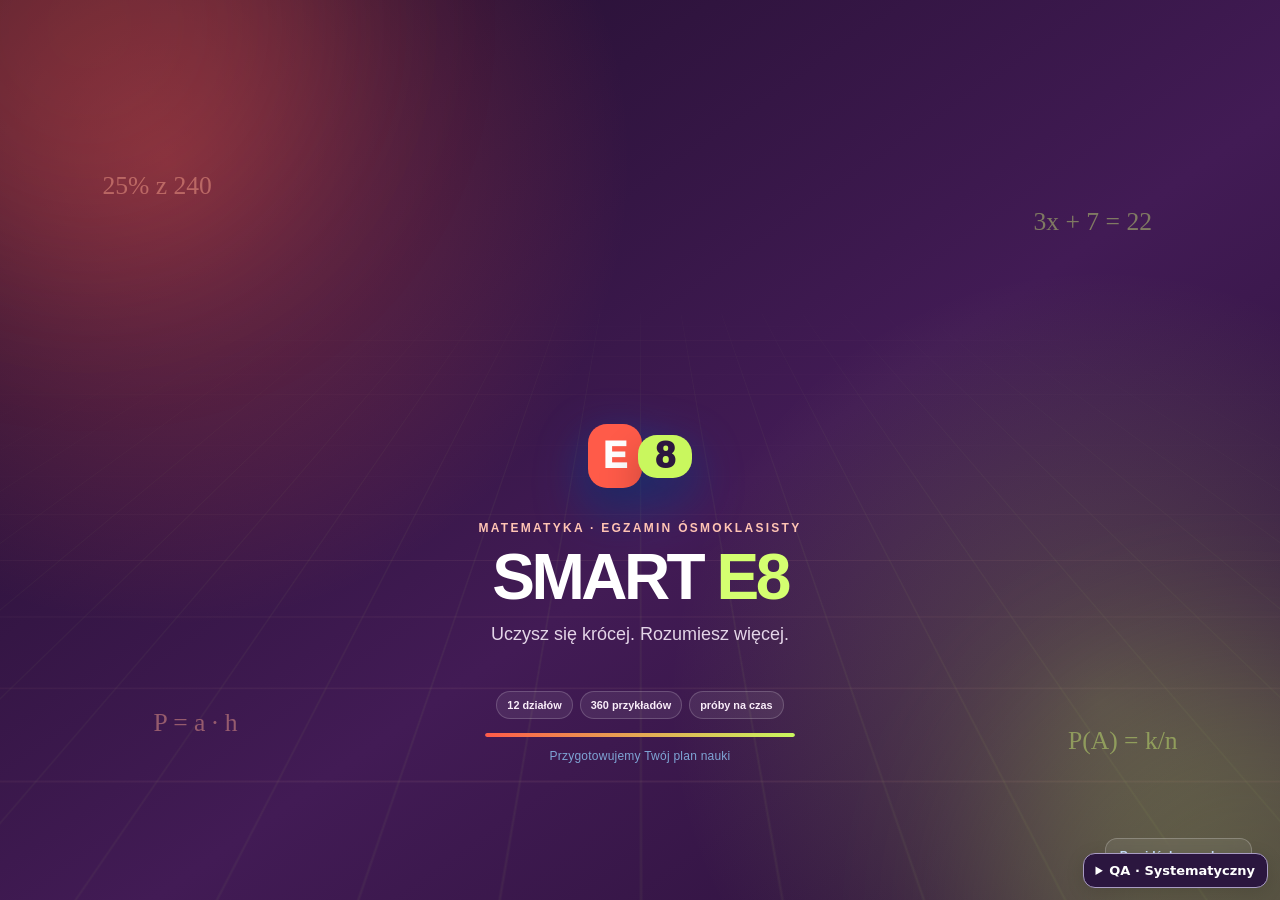
==== docs/student/index.html @ 7cf20412 "Publish isolated Smart E8 QA with six profiles and audit protocol" ====
<!doctype html>
<html lang="pl">
<head>
  <meta charset="utf-8" />
  <meta name="viewport" content="width=device-width, initial-scale=1, viewport-fit=cover" />
  <meta name="theme-color" content="#2b163f" />
  <title>Smart E8 — Matematyka 2027</title>
  <meta name="description" content="Interaktywny panel przygotowań do egzaminu ósmoklasisty z matematyki 2027 zgodny z aktualnym informatorem CKE." />
  <link rel="stylesheet" href="./styles.css?v=3" />
  <link rel="stylesheet" href="./entry.css" />
  <link rel="stylesheet" href="./auth.css" />
  <link rel="stylesheet" href="./e8-theme.css?v=28" />
  <link rel="stylesheet" href="./test-reports.css">
  <link rel="stylesheet" href="./e8-experience.css?v=3">
</head>
<body>
  <svg aria-hidden="true" class="svg-sprite">
    <defs>
      <symbol id="i-search" viewBox="0 0 24 24"><circle cx="11" cy="11" r="7"/><path d="m20 20-4-4"/></symbol>
      <symbol id="i-home" viewBox="0 0 24 24"><path d="m3 11 9-8 9 8v9a1 1 0 0 1-1 1h-5v-7H9v7H4a1 1 0 0 1-1-1z"/></symbol>
      <symbol id="i-book" viewBox="0 0 24 24"><path d="M4 5a3 3 0 0 1 3-3h5v18H7a3 3 0 0 0-3 2zM20 5a3 3 0 0 0-3-3h-5v18h5a3 3 0 0 1 3 2z"/></symbol>
      <symbol id="i-chart" viewBox="0 0 24 24"><path d="M4 20V10m6 10V4m6 16v-7m5 7V7"/></symbol>
      <symbol id="i-note" viewBox="0 0 24 24"><path d="M5 3h12l3 3v15H5zM17 3v4h3M9 12h7M9 16h5"/></symbol>
      <symbol id="i-clock" viewBox="0 0 24 24"><circle cx="12" cy="12" r="9"/><path d="M12 7v5l-3 2"/></symbol>
      <symbol id="i-check" viewBox="0 0 24 24"><path d="m5 12 4 4L19 6"/></symbol>
      <symbol id="i-target" viewBox="0 0 24 24"><circle cx="12" cy="12" r="9"/><circle cx="12" cy="12" r="4"/><path d="m14 10 7-7m-4 0h4v4"/></symbol>
      <symbol id="i-arrow" viewBox="0 0 24 24"><path d="M5 12h14m-5-5 5 5-5 5"/></symbol>
      <symbol id="i-brain" viewBox="0 0 24 24"><path d="M9 5a3 3 0 0 0-5 2 3 3 0 0 0 0 6 3 3 0 0 0 3 5h2m6-13a3 3 0 0 1 5 2 3 3 0 0 1 0 6 3 3 0 0 1-3 5h-2M9 3v18m6-18v18M6 9h3m6 0h3M6 15h3m6 0h3"/></symbol>
      <symbol id="i-file" viewBox="0 0 24 24"><path d="M6 2h8l4 4v16H6zM14 2v5h5M9 12h6M9 16h6"/></symbol>
      <symbol id="i-refresh" viewBox="0 0 24 24"><path d="M20 7V3l-3 3a8 8 0 1 0 2 9M4 17v4l3-3"/></symbol>
      <symbol id="i-cap" viewBox="0 0 24 24"><path d="m2 9 10-5 10 5-10 5zM6 11v5c3 3 9 3 12 0v-5M22 9v6"/></symbol>
      <symbol id="i-bell" viewBox="0 0 24 24"><path d="M18 8a6 6 0 0 0-12 0c0 7-3 7-3 9h18c0-2-3-2-3-9M10 21h4"/></symbol>
      <symbol id="i-menu" viewBox="0 0 24 24"><path d="M4 7h16M4 12h16M4 17h16"/></symbol>
      <symbol id="i-list" viewBox="0 0 24 24"><path d="M9 6h12M9 12h12M9 18h12M3 6h.01M3 12h.01M3 18h.01"/></symbol>
      <symbol id="i-users" viewBox="0 0 24 24"><circle cx="9" cy="8" r="3"/><path d="M3 20v-2a5 5 0 0 1 10 0v2M16 4a3 3 0 0 1 0 6M17 14a5 5 0 0 1 4 4v2"/></symbol>
      <symbol id="i-light" viewBox="0 0 24 24"><path d="M9 18h6M10 22h4M8 14a7 7 0 1 1 8 0c-1 .7-1 2-1 2H9s0-1.3-1-2z"/></symbol>
      <symbol id="i-close" viewBox="0 0 24 24"><path d="m6 6 12 12M18 6 6 18"/></symbol>
    </defs>
  </svg>

  <section class="entry-splash" id="entrySplash" aria-label="Uruchamianie Smart E8">
    <div class="entry-grid" aria-hidden="true"></div>
    <div class="entry-formulas" aria-hidden="true">
      <span>25% z 240</span>
      <span>3x + 7 = 22</span>
      <span>P = a · h</span>
      <span>P(A) = k/n</span>
    </div>
    <div class="entry-glow entry-glow-one" aria-hidden="true"></div>
    <div class="entry-glow entry-glow-two" aria-hidden="true"></div>
    <div class="entry-stage">
      <div class="entry-logo" aria-hidden="true"><i></i><i></i></div>
      <span class="entry-kicker">MATEMATYKA · EGZAMIN ÓSMOKLASISTY</span>
      <h1>SMART <b>E8</b></h1>
      <p>Uczysz się krócej. Rozumiesz więcej.</p>
      <div class="entry-stats"><span>12 działów</span><span>360 przykładów</span><span>próby na czas</span></div>
      <div class="entry-loader" aria-hidden="true"><i></i></div>
      <small>Przygotowujemy Twój plan nauki</small>
    </div>
    <button class="entry-skip" id="entrySkip" type="button">Przejdź do panelu →</button>
  </section>

  <div class="app-shell">
    <header class="topbar">
      <button class="icon-button mobile-only" id="menuButton" aria-label="Otwórz menu" aria-expanded="false" aria-controls="sidebar"><svg><use href="#i-menu"/></svg></button>
      <button class="brand" data-route="overview" aria-label="Smart E8 — strona główna">
        <span class="brand-mark"><i></i><i></i></span>
        <span class="brand-copy">SMART E8<small>Matematyka 2027</small></span>
      </button>
      <div class="top-actions">
        <span class="cke-chip"><svg><use href="#i-check"/></svg>Zakres CKE 2027</span>
        <div class="account-wrap">
          <button class="account-chip" id="accountButton" type="button" aria-label="Otwórz konto ucznia">
            <div class="avatar">U</div>
            <span class="profile-copy"><strong id="accountName">Uczeń</strong><small id="syncStatus">Synchronizacja…</small></span>
          </button>
          <div class="account-menu" id="accountMenu">
            <span>KONTO UCZNIA</span>
            <b id="accountEmail"></b>
            <small id="accountStorageNote">Postęp zapisuje się automatycznie online.</small>
            <a class="quality-link" id="qualityLink" href="./admin.html" hidden>Panel administratora</a>
            <button id="signOutButton" type="button">Wyloguj się</button>
          </div>
        </div>
      </div>
    </header>

    <aside class="sidebar" id="sidebar">
      <div class="nav-group">
        <button class="nav-item active" data-route="overview"><svg><use href="#i-home"/></svg><span>Start</span></button>
        <button class="nav-item" data-route="guide"><svg><use href="#i-list"/></svg><span>Jak korzystać</span></button>
        <button class="nav-item" data-route="courses"><svg><use href="#i-brain"/></svg><span>Kursy</span></button>
        <button class="nav-item" data-route="knowledge"><svg><use href="#i-book"/></svg><span>Podręcznik</span></button>
        <button class="nav-item" data-route="diagnostic"><svg><use href="#i-target"/></svg><span>Diagnoza i plan</span></button>
        <button class="nav-item" data-route="exam" data-target="mixed"><svg><use href="#i-clock"/></svg><span>Próba E8</span></button>
        <button class="nav-item" data-route="progress"><svg><use href="#i-chart"/></svg><span>Postępy</span></button>
        <button class="nav-item" data-route="review"><svg><use href="#i-refresh"/></svg><span>Powtórki</span></button>
        <div class="nav-divider" aria-hidden="true"></div>
        <button class="nav-item parent-nav-item" data-route="parent" title="Raport dla rodzica"><svg><use href="#i-users"/></svg><span>Dla rodzica</span></button>
      </div>
    </aside>

    <main id="appMain" tabindex="-1"></main>
  </div>

  <div class="drawer-backdrop" id="drawerBackdrop"></div>
  <aside class="topic-drawer" id="topicDrawer" aria-hidden="true"></aside>
  <div class="toast" id="toast" role="status"></div>
  <script src="../qa-profile.js"></script>
  <script src="./config.js"></script>
  <script src="./cloud.js"></script>
  <script src="./e8-experience.js?v=2"></script>
  <script src="./e8-solution-examples.js?v=1"></script>
  <script src="./e8-solution-player.js?v=2"></script>
  <script src="./sync.js?v=e8-20260930-layout-fix"></script>

</body>
</html>
---- docs/student/styles.css ----
:root{
  --navy:#0b2456;--blue:#0868f2;--blue2:#3c96ff;--ink:#163365;--muted:#6d81a7;
  --line:#dce7f6;--surface:rgba(255,255,255,.88);--green:#10ad72;--red:#ec4b64;
  --amber:#f58b19;--purple:#8249ec;--shadow:0 18px 55px rgba(30,73,137,.09);
  --sidebar:238px
}
*{box-sizing:border-box}html{background:#f1f6ff;scroll-behavior:smooth}body{margin:0;min-width:320px;color:var(--navy);font-family:Inter,ui-sans-serif,-apple-system,BlinkMacSystemFont,"Segoe UI",sans-serif;background:radial-gradient(circle at 78% 0,rgba(55,145,255,.15),transparent 32rem),linear-gradient(145deg,#f8fbff,#eef5ff 55%,#f9fbff);min-height:100vh}button,input,textarea{font:inherit}button{color:inherit}.svg-sprite{position:absolute;width:0;height:0;overflow:hidden}.app-shell{min-height:100vh;display:grid;grid-template-columns:var(--sidebar) minmax(0,1fr);grid-template-rows:70px 1fr}.topbar{grid-column:1/-1;display:grid;grid-template-columns:var(--sidebar) minmax(280px,620px) 1fr;align-items:center;gap:1rem;height:70px;padding:0 1.6rem 0 1.35rem;position:sticky;top:0;z-index:30;background:rgba(255,255,255,.84);backdrop-filter:blur(18px);border-bottom:1px solid rgba(188,207,234,.7)}svg{width:1.25rem;height:1.25rem;fill:none;stroke:currentColor;stroke-width:1.9;stroke-linecap:round;stroke-linejoin:round}.brand{border:0;background:none;padding:0;display:flex;align-items:center;gap:.7rem;font-weight:850;letter-spacing:-.03em;cursor:pointer;text-align:left}.brand-mark{width:42px;height:42px;position:relative;display:grid;place-items:center}.brand-mark i{position:absolute;bottom:5px;width:23px;height:31px;background:linear-gradient(150deg,#65bcff,#075ef0);clip-path:polygon(50% 0,100% 100%,0 100%);filter:drop-shadow(0 5px 5px rgba(0,91,240,.22))}.brand-mark i:first-child{transform:translateX(-9px) scale(.82);opacity:.9}.brand-mark i:last-child{transform:translateX(9px) scale(.82);background:linear-gradient(150deg,#409fff,#034acb)}.brand-copy{font-size:1.12rem;line-height:1}.brand-copy small{display:block;margin-top:.3rem;color:#7890b7;font-size:.66rem;font-weight:650;letter-spacing:0}.search{height:43px;position:relative}.search svg{position:absolute;left:1rem;top:50%;transform:translateY(-50%);color:#476694}.search input{width:100%;height:100%;border:1px solid #cbdcef;border-radius:13px;background:rgba(248,251,255,.9);padding:0 1rem 0 3rem;outline:0;color:var(--navy);transition:.2s}.search input:focus{border-color:#77aaf0;background:#fff;box-shadow:0 0 0 4px rgba(8,104,242,.08)}.top-actions{justify-self:end;display:flex;align-items:center;gap:.65rem}.cke-chip{display:flex;align-items:center;gap:.35rem;border:1px solid #bfe9d6;background:#edfbf5;color:#09885b;padding:.46rem .62rem;border-radius:9px;font-size:.7rem;font-weight:760}.cke-chip svg{width:14px;height:14px}.icon-button{width:40px;height:40px;display:grid;place-items:center;border:0;border-radius:12px;background:transparent;cursor:pointer;position:relative}.icon-button:hover{background:#edf4ff}.icon-button b{width:8px;height:8px;border-radius:50%;background:#ff3651;border:2px solid #fff;position:absolute;top:7px;right:7px}.avatar{width:40px;height:40px;display:grid;place-items:center;border-radius:50%;background:linear-gradient(145deg,#e1efff,#bed9ff);font-weight:850}.profile-copy{line-height:1.05;font-size:.78rem}.profile-copy strong{display:block;font-size:.85rem}.profile-copy span{display:block;margin-top:.25rem;color:var(--muted);font-size:.68rem}.sidebar{min-height:calc(100vh - 70px);padding:1.15rem .85rem;border-right:1px solid rgba(190,209,235,.65);background:rgba(255,255,255,.58);display:flex;flex-direction:column;gap:1rem;position:sticky;top:70px;height:calc(100vh - 70px)}.nav-group{display:flex;flex-direction:column;gap:.35rem}.nav-item{min-height:50px;width:100%;display:grid;grid-template-columns:25px 1fr auto;align-items:center;gap:.75rem;border:0;padding:0 .9rem;border-radius:12px;background:transparent;font-weight:680;cursor:pointer;text-align:left;transition:.18s}.nav-item svg{color:#456495}.nav-item em{font-style:normal;color:#7590bb;background:#edf4ff;border-radius:7px;padding:.18rem .4rem;font-size:.65rem}.nav-item:hover{background:rgba(227,238,253,.72)}.nav-item.active{color:var(--blue);background:linear-gradient(100deg,#deebff,#eaf3ff)}.nav-item.active svg{color:var(--blue)}.exam-card{margin-top:auto;border:1px solid #cfe0f4;border-radius:16px;background:linear-gradient(145deg,#fff,#eef6ff);padding:.9rem;box-shadow:var(--shadow)}.exam-date{display:grid;grid-template-columns:1fr auto;align-items:end}.exam-date span{grid-column:1/-1;font-size:.62rem;letter-spacing:.18em;color:#7c90b5;font-weight:800}.exam-date strong{font-size:1.05rem;letter-spacing:-.03em}.exam-date small{color:var(--blue);font-weight:750}.exam-card p{margin:.65rem 0;color:#60769e;font-size:.72rem;line-height:1.4}.exam-card button,.primary-btn{width:100%;display:flex;align-items:center;justify-content:center;gap:.5rem;border:0;border-radius:10px;background:linear-gradient(135deg,var(--blue),#1a7cf8);color:#fff;padding:.7rem .8rem;font-size:.76rem;font-weight:760;cursor:pointer;box-shadow:0 9px 20px rgba(8,103,242,.2);transition:.2s}.exam-card button:hover,.primary-btn:hover{transform:translateY(-1px);box-shadow:0 12px 24px rgba(8,103,242,.28)}.exam-card button svg{width:16px;height:16px}main{min-width:0;padding:1.05rem 1.25rem 2.4rem}.page{max-width:1480px;margin:0 auto;animation:pageIn .28s ease both}.page-head{display:flex;align-items:end;justify-content:space-between;gap:1rem;margin:.2rem 0 1rem}.page-head h1{margin:0;font-size:clamp(1.55rem,2.6vw,2.2rem);letter-spacing:-.045em}.page-head p{margin:.35rem 0 0;color:var(--muted);font-size:.9rem}.eyebrow{display:flex;align-items:center;gap:.45rem;color:var(--blue);text-transform:uppercase;letter-spacing:.09em;font-size:.65rem;font-weight:830;margin-bottom:.45rem}.eyebrow svg{width:15px;height:15px}.card{border:1px solid rgba(202,218,240,.87);background:var(--surface);border-radius:18px;box-shadow:var(--shadow)}.overview-grid{display:grid;grid-template-columns:minmax(0,1fr) 330px;gap:1rem}.main-column,.rail{display:flex;flex-direction:column;gap:1rem}.hero{padding:1.25rem;display:grid;grid-template-columns:minmax(0,1fr) 270px;gap:1.15rem;position:relative;overflow:hidden;background:linear-gradient(118deg,rgba(255,255,255,.97),rgba(236,246,255,.93))}.hero:after{content:"";position:absolute;width:340px;height:340px;border:55px solid rgba(54,145,255,.05);border-radius:50%;right:160px;top:-275px;pointer-events:none}.hero h1{font-size:clamp(1.55rem,2.4vw,2.1rem);letter-spacing:-.045em;margin:0;line-height:1.1}.hero p{color:#536d98;line-height:1.5;font-size:.9rem;max-width:700px}.hero-chips{display:flex;flex-wrap:wrap;gap:.45rem}.soft-chip{display:inline-flex;align-items:center;gap:.35rem;padding:.42rem .58rem;border:1px solid #dae6f5;border-radius:9px;background:#fff;color:#4b6792;font-size:.68rem;font-weight:680}.soft-chip svg{width:14px;height:14px;color:var(--blue)}.today-card{border:1px solid #d8e5f5;background:rgba(255,255,255,.82);border-radius:15px;padding:1rem;z-index:1}.today-card h3{font-size:.9rem;margin:.65rem 0 .32rem}.today-card p{font-size:.74rem;margin:0 0 .7rem;line-height:1.4}.today-card .primary-btn{width:auto;padding:.66rem .8rem}.weekly-progress{grid-column:1/-1;display:grid;grid-template-columns:1fr auto;gap:.75rem;align-items:end}.bar-label{display:flex;justify-content:space-between;font-size:.72rem;font-weight:760;margin-bottom:.45rem}.bar-label span:last-child{color:var(--blue)}.progress-track{height:10px;border-radius:99px;background:#dce9fa;overflow:hidden}.progress-fill{height:100%;width:0;border-radius:inherit;background:linear-gradient(90deg,#0871ef,#3c9aff);box-shadow:0 0 12px rgba(0,112,255,.28);transition:width .7s ease}.progress-number{font-size:1.45rem;font-weight:900;color:var(--blue);letter-spacing:-.04em}.section-card{padding:1rem}.section-head{display:flex;align-items:center;justify-content:space-between;gap:1rem;margin-bottom:.8rem}.section-head h2{margin:0;font-size:1.02rem;letter-spacing:-.02em}.text-btn{border:0;background:none;color:var(--blue);font-size:.72rem;font-weight:760;cursor:pointer}.topic-strip{display:grid;grid-template-columns:repeat(5,minmax(0,1fr));gap:.7rem}.topic-mini{border:1px solid #e0e9f5;background:linear-gradient(145deg,#fff,#f3f8ff);border-radius:14px;padding:.85rem;cursor:pointer;text-align:left;min-height:145px;display:flex;flex-direction:column;transition:.2s}.topic-mini:hover{transform:translateY(-2px);border-color:#a9c8ef;box-shadow:0 12px 24px rgba(31,73,136,.09)}.topic-mini .num{width:30px;height:30px;border-radius:9px;background:#e5f0ff;color:var(--blue);display:grid;place-items:center;font-size:.68rem;font-weight:850}.topic-mini strong{display:block;margin:.65rem 0 .28rem;font-size:.78rem;line-height:1.25}.topic-mini small{color:var(--muted);font-size:.66rem;line-height:1.35}.topic-mini .mini-status{margin-top:auto;padding-top:.55rem;color:var(--green);font-size:.62rem;font-weight:780}.task-cards{display:grid;grid-template-columns:repeat(3,1fr);gap:.75rem}.task-card{border:1px solid #dfe8f5;border-radius:14px;padding:1rem;background:#fff;position:relative;overflow:hidden;cursor:pointer;text-align:left;transition:.2s}.task-card:hover{transform:translateY(-2px);box-shadow:0 13px 25px rgba(32,77,143,.1);border-color:#afcbed}.task-card:after{content:"";position:absolute;width:85px;height:85px;border-radius:50%;right:-32px;top:-36px;background:#e8f2ff}.task-meta{display:flex;gap:.4rem;align-items:center;color:var(--muted);font-size:.64rem}.task-meta b{color:var(--blue);background:#eaf3ff;padding:.25rem .4rem;border-radius:6px}.task-card h3{font-size:.88rem;margin:.65rem 0 .35rem}.task-card p{font-size:.72rem;color:var(--muted);line-height:1.4;margin:0 0 .8rem}.task-bottom{display:flex;justify-content:space-between;align-items:center;font-size:.66rem;font-weight:730;color:#49638d}.task-bottom svg{color:var(--blue)}.rail-card{padding:1rem}.rail-card h2{font-size:.94rem;margin:0}.donut-wrap{display:grid;grid-template-columns:125px 1fr;gap:.8rem;align-items:center;margin-top:.75rem}.donut{width:120px;height:120px;position:relative;display:grid;place-items:center}.donut svg{width:120px;height:120px;transform:rotate(-90deg)}.donut circle{fill:none;stroke-width:11}.donut .track{stroke:#e1eaf6}.donut .value{stroke:var(--blue);stroke-linecap:round;stroke-dasharray:251;stroke-dashoffset:251;transition:stroke-dashoffset .8s ease}.donut-label{position:absolute;text-align:center}.donut-label strong{display:block;font-size:1.55rem}.donut-label span{font-size:.64rem;color:var(--muted)}.metric-list{display:flex;flex-direction:column;gap:.65rem}.metric{display:grid;grid-template-columns:33px 1fr;gap:.55rem;align-items:center}.metric i{width:33px;height:33px;border-radius:9px;background:#e9f2ff;color:var(--blue);display:grid;place-items:center;font-style:normal}.metric i.green{background:#e7f8ef;color:var(--green)}.metric i.orange{background:#fff0e4;color:var(--amber)}.metric i svg{width:16px;height:16px}.metric strong{display:block;font-size:.85rem}.metric span{display:block;color:var(--muted);font-size:.61rem;margin-top:.1rem}.streak-head{display:flex;gap:.7rem;align-items:center}.flame{font-size:1.9rem}.streak-head strong{font-size:.88rem}.streak-head span{display:block;color:var(--muted);font-size:.69rem;line-height:1.35;margin-top:.15rem}.week{display:grid;grid-template-columns:repeat(7,1fr);gap:.25rem;margin-top:.85rem;text-align:center}.day{font-size:.61rem;color:#647ba5}.day i{display:grid;width:24px;height:24px;place-items:center;margin:.4rem auto 0;border:2px solid #bdcce0;border-radius:50%;font-style:normal}.day.done i{border-color:var(--blue);background:var(--blue);color:#fff}.exam-facts{display:grid;grid-template-columns:repeat(2,1fr);gap:.55rem;margin-top:.8rem}.exam-fact{padding:.65rem;border-radius:11px;background:#f3f7fd;border:1px solid #e3ebf6}.exam-fact strong{display:block;font-size:.9rem}.exam-fact span{color:var(--muted);font-size:.62rem}.source-note{font-size:.63rem;color:#8090ad;line-height:1.45;margin:.75rem 0 0}.source-note a{color:var(--blue)}.program-grid{display:grid;grid-template-columns:repeat(3,1fr);gap:.8rem}.topic-card{border:1px solid #dae6f4;border-radius:16px;background:rgba(255,255,255,.9);padding:1rem;cursor:pointer;text-align:left;transition:.2s;min-height:185px;display:flex;flex-direction:column}.topic-card:hover{transform:translateY(-3px);border-color:#9fc2ed;box-shadow:0 15px 30px rgba(30,75,140,.1)}.topic-card-top{display:flex;align-items:center;justify-content:space-between}.topic-index{width:38px;height:38px;border-radius:11px;display:grid;place-items:center;color:#fff;background:linear-gradient(145deg,var(--blue2),var(--blue));font-size:.72rem;font-weight:850}.topic-percent{color:var(--muted);font-size:.65rem;font-weight:750}.topic-card h2{font-size:.95rem;margin:.8rem 0 .35rem}.topic-card p{font-size:.7rem;color:var(--muted);line-height:1.4;margin:0}.topic-progress{margin-top:auto;padding-top:.85rem}.topic-progress .progress-track{height:6px}.filter-row{display:flex;gap:.45rem;flex-wrap:wrap;margin-bottom:1rem}.filter-chip{border:1px solid #d5e2f3;background:#fff;padding:.48rem .7rem;border-radius:999px;color:#526c96;font-size:.7rem;font-weight:720;cursor:pointer}.filter-chip.active{background:var(--navy);border-color:var(--navy);color:#fff}.practice-hero{display:grid;grid-template-columns:1fr 330px;gap:1rem;margin-bottom:1rem}.practice-hero .card{padding:1.25rem}.practice-hero h1{margin:0;font-size:1.7rem;letter-spacing:-.04em}.practice-hero p{color:var(--muted);line-height:1.5;font-size:.85rem}.method-steps{display:flex;gap:.5rem;flex-wrap:wrap}.method-step{display:flex;align-items:center;gap:.45rem;background:#edf5ff;border:1px solid #d4e6fb;color:#315b91;padding:.5rem .62rem;border-radius:9px;font-size:.68rem;font-weight:700}.method-step b{width:20px;height:20px;border-radius:6px;background:var(--blue);color:#fff;display:grid;place-items:center}.learning-page{max-width:1520px}.learn-layout{display:grid;grid-template-columns:250px minmax(0,1fr) 330px;gap:1rem;align-items:start}.lesson-outline{padding:.9rem;position:sticky;top:86px}.lesson-outline h2{font-size:.82rem;margin:.15rem .3rem .8rem}.outline-step{display:grid;grid-template-columns:28px 1fr;gap:.55rem;align-items:center;padding:.65rem .55rem;border-radius:10px;color:#61769d;font-size:.69rem;font-weight:680}.outline-step i{width:27px;height:27px;border-radius:50%;display:grid;place-items:center;border:1px solid #cbd9eb;font-style:normal;font-size:.62rem}.outline-step.done{color:var(--green)}.outline-step.done i{background:var(--green);border-color:var(--green);color:#fff}.outline-step.active{color:var(--blue);background:#edf5ff}.outline-step.active i{border-color:var(--blue);color:var(--blue);background:#fff}.lesson-center{display:flex;flex-direction:column;gap:.8rem}.lesson-top{padding:1rem;display:flex;align-items:center;justify-content:space-between;gap:1rem}.lesson-top h1{font-size:1.15rem;margin:0}.lesson-top p{font-size:.68rem;color:var(--muted);margin:.25rem 0 0}.task-progress-dots{display:flex;gap:.35rem}.task-progress-dots i{width:27px;height:7px;border-radius:99px;background:#d9e4f2;transition:.25s}.task-progress-dots i.done{background:var(--green)}.task-progress-dots i.active{background:var(--blue)}.problem-card{padding:1.1rem}.problem-head{display:flex;align-items:center;justify-content:space-between;gap:.7rem;margin-bottom:.7rem}.origin-badge{display:inline-flex;align-items:center;gap:.35rem;border:1px solid #cfe0f3;background:#f1f7ff;color:#42628f;padding:.35rem .5rem;border-radius:8px;font-size:.62rem;font-weight:720}.points-badge{color:var(--purple);background:#f1eaff;border-radius:7px;padding:.35rem .48rem;font-size:.62rem;font-weight:750}.problem-card h2{font-size:1.02rem;line-height:1.5;margin:.5rem 0;color:#142e60}.math{font-family:"Cambria Math",Cambria,Georgia,serif;font-size:1.12em;font-style:italic;white-space:nowrap}.problem-instruction{color:var(--muted);font-size:.7rem;margin:0}.history{display:flex;flex-direction:column;gap:.7rem}.history-step{padding:.95rem 1rem;border-left:4px solid var(--green);animation:stepIn .3s ease both}.history-label{display:flex;align-items:center;gap:.45rem;color:var(--green);font-size:.65rem;font-weight:780;text-transform:uppercase;letter-spacing:.05em}.history-question{font-size:.78rem;margin:.5rem 0;color:#38527d}.history-answer{display:inline-flex;align-items:center;gap:.4rem;background:#eaf9f2;color:#09865a;border-radius:8px;padding:.45rem .6rem;font-size:.72rem;font-weight:740}.conclusion{margin-top:.55rem;color:#526b95;font-size:.7rem;line-height:1.45}.question-card{padding:1.1rem;animation:stepIn .3s ease both;border:1px solid #c8ddf7;box-shadow:0 18px 45px rgba(29,91,171,.1)}.question-kicker{display:flex;align-items:center;gap:.45rem;color:var(--blue);font-size:.67rem;font-weight:800}.question-card h3{font-size:1rem;line-height:1.42;margin:.65rem 0 .8rem}.answers{display:grid;grid-template-columns:1fr 1fr;gap:.55rem}.answer{border:1px solid #d3e1f2;background:#fff;border-radius:11px;padding:.7rem .8rem;text-align:left;font-size:.73rem;font-weight:680;cursor:pointer;transition:.16s;min-height:48px}.answer:hover{border-color:#81afe9;background:#f5f9ff;transform:translateY(-1px)}.answer.wrong{border-color:#f2a7b3;background:#fff1f3;color:#b92b43;animation:shake .3s}.answer.correct{border-color:#68d3a8;background:#edfbf5;color:#07875a}.feedback{min-height:21px;margin:.7rem 0 0;font-size:.7rem;line-height:1.4;color:#5d7298}.feedback.wrong{color:#b93b51}.feedback.correct{color:#07875a}.question-actions{display:flex;align-items:center;justify-content:space-between;gap:.7rem;margin-top:.75rem}.hint-btn{border:0;background:#fff6df;color:#a76508;border-radius:9px;padding:.55rem .7rem;font-size:.68rem;font-weight:730;cursor:pointer}.hint-btn svg{width:15px;height:15px;vertical-align:-3px}.next-btn{width:auto;padding:.6rem .85rem;opacity:.45;pointer-events:none}.next-btn.ready{opacity:1;pointer-events:auto}.visual-panel{padding:1rem;position:sticky;top:86px}.visual-head{display:flex;align-items:flex-start;justify-content:space-between;gap:.7rem;margin-bottom:.65rem}.visual-head h2{font-size:.87rem;margin:0}.visual-head span{font-size:.62rem;color:var(--muted)}.graph-wrap{border:1px solid #dce7f4;border-radius:14px;background:linear-gradient(145deg,#fff,#f5f9ff);padding:.55rem;overflow:hidden}.graph-svg{width:100%;height:auto;display:block}.graph-grid line{stroke:#dbe5f2;stroke-width:1}.graph-axis{stroke:#6d82a7;stroke-width:1.6}.graph-line{stroke:var(--blue);stroke-width:3;fill:none;stroke-linecap:round;stroke-dasharray:500;stroke-dashoffset:500;animation:drawLine .8s ease forwards}.graph-line.secondary{stroke:#ec4b64}.graph-point{fill:#fff;stroke:var(--blue);stroke-width:3;transform-origin:center;animation:pointPop .35s .45s ease both}.graph-label{fill:#536b95;font-size:10px;font-family:Inter,sans-serif}.slider-box{margin-top:.75rem;padding:.7rem;border-radius:11px;background:#eef5ff}.slider-label{display:flex;justify-content:space-between;font-size:.66rem;color:#516a94;margin-bottom:.45rem}.slider-label strong{color:var(--blue);font-size:.75rem}.slider-box input{width:100%;accent-color:var(--blue)}.visual-note{margin-top:.75rem;padding:.7rem;border-radius:11px;background:#edf9f4;border:1px solid #d3f0e2;color:#267157;font-size:.68rem;line-height:1.45}.outcome-grid{display:grid;grid-template-columns:repeat(6,1fr);gap:3px;padding:.4rem}.outcome-cell{aspect-ratio:1;border-radius:5px;background:#edf3fb;display:grid;place-items:center;font-size:.54rem;color:#7790b5;transition:.3s}.outcome-cell.hit{background:#dff7ec;color:#058656;box-shadow:inset 0 0 0 2px #19b77a;animation:cellPop .45s ease both}.quadratic-line{fill:none;stroke:var(--purple);stroke-width:3;stroke-dasharray:500;stroke-dashoffset:500;animation:drawLine .9s ease forwards}.success-card{padding:1.2rem;text-align:center;background:linear-gradient(145deg,#fff,#effbf6);border-color:#bdebd7;animation:stepIn .35s ease both}.success-icon{width:58px;height:58px;border-radius:50%;background:var(--green);color:#fff;display:grid;place-items:center;margin:0 auto;box-shadow:0 12px 25px rgba(16,173,114,.24)}.success-icon svg{width:28px;height:28px}.success-card h2{font-size:1.15rem;margin:.8rem 0 .35rem}.success-card p{color:var(--muted);font-size:.74rem;line-height:1.45}.success-actions{display:flex;gap:.55rem;justify-content:center;margin-top:.8rem}.secondary-btn{border:1px solid #cbdcf0;background:#fff;color:#315b91;border-radius:10px;padding:.62rem .8rem;font-size:.7rem;font-weight:730;cursor:pointer}.topic-drawer{position:fixed;z-index:60;top:0;right:0;height:100vh;width:min(430px,92vw);background:#f8fbff;box-shadow:-24px 0 60px rgba(15,42,87,.18);transform:translateX(105%);transition:.28s;padding:1.2rem;overflow-y:auto}.topic-drawer.open{transform:translateX(0)}.drawer-backdrop{position:fixed;z-index:55;inset:0;background:rgba(12,31,67,.25);backdrop-filter:blur(2px);opacity:0;pointer-events:none;transition:.25s}.drawer-backdrop.open{opacity:1;pointer-events:auto}.drawer-close{float:right}.drawer-number{width:48px;height:48px;border-radius:13px;background:linear-gradient(145deg,var(--blue2),var(--blue));color:#fff;display:grid;place-items:center;font-size:.8rem;font-weight:850;margin-top:2rem}.topic-drawer h2{font-size:1.35rem;letter-spacing:-.035em;margin:.75rem 0 .35rem}.topic-drawer>p{color:var(--muted);font-size:.78rem;line-height:1.5}.syllabus-list{margin:1rem 0;padding:0;list-style:none;display:flex;flex-direction:column;gap:.5rem}.syllabus-list li{display:grid;grid-template-columns:24px 1fr;gap:.55rem;align-items:start;border:1px solid #dee8f4;background:#fff;border-radius:10px;padding:.65rem;font-size:.72rem;line-height:1.35}.syllabus-list li i{width:22px;height:22px;border-radius:7px;background:#e8f3ff;color:var(--blue);display:grid;place-items:center;font-style:normal;font-size:.6rem;font-weight:850}.drawer-action{width:100%;margin-top:.5rem}.empty-card{padding:2rem;text-align:center}.empty-card .empty-icon{width:56px;height:56px;border-radius:15px;display:grid;place-items:center;margin:0 auto;background:#e9f3ff;color:var(--blue)}.empty-card h2{font-size:1rem}.empty-card p{max-width:440px;margin:.5rem auto;color:var(--muted);font-size:.75rem;line-height:1.5}.notes-area{width:100%;min-height:260px;border:1px solid #ccdcef;background:#fff;border-radius:14px;padding:1rem;outline:0;resize:vertical;color:var(--ink);line-height:1.55}.notes-area:focus{border-color:#7eace7;box-shadow:0 0 0 4px rgba(8,104,242,.08)}.note-status{font-size:.67rem;color:var(--green);margin-top:.55rem}.progress-table{display:flex;flex-direction:column;gap:.55rem}.progress-row-card{display:grid;grid-template-columns:42px minmax(0,1fr) 80px;gap:.75rem;align-items:center;padding:.7rem;border:1px solid #e0e8f3;border-radius:12px;background:#fff}.progress-row-card .topic-index{width:36px;height:36px}.progress-row-card strong{font-size:.77rem}.progress-row-card span{display:block;color:var(--muted);font-size:.64rem;margin-top:.2rem}.progress-row-card .progress-track{height:7px}.toast{position:fixed;right:1.2rem;bottom:1.2rem;z-index:80;max-width:340px;padding:.85rem 1rem;border-radius:12px;background:#0b2456;color:#fff;font-size:.75rem;font-weight:650;box-shadow:0 16px 40px rgba(6,28,75,.25);transform:translateY(145%);transition:.25s}.toast.show{transform:translateY(0)}.mobile-only{display:none}
@keyframes pageIn{from{opacity:0;transform:translateY(8px)}to{opacity:1;transform:none}}@keyframes stepIn{from{opacity:0;transform:translateY(9px)}to{opacity:1;transform:none}}@keyframes drawLine{to{stroke-dashoffset:0}}@keyframes pointPop{from{opacity:0;transform:scale(.2)}to{opacity:1;transform:scale(1)}}@keyframes cellPop{50%{transform:scale(1.12)}}@keyframes shake{25%{transform:translateX(-4px)}75%{transform:translateX(4px)}}
@media(max-width:1220px){:root{--sidebar:82px}.brand-copy,.nav-item span,.nav-item em,.exam-card{display:none}.brand{justify-content:center}.sidebar{padding-inline:.7rem}.nav-item{display:grid;grid-template-columns:1fr;justify-items:center;padding:0}.overview-grid{grid-template-columns:minmax(0,1fr) 300px}.topic-strip{grid-template-columns:repeat(3,1fr)}.program-grid{grid-template-columns:repeat(2,1fr)}.learn-layout{grid-template-columns:82px minmax(0,1fr) 300px}.lesson-outline h2,.outline-step span{display:none}.outline-step{grid-template-columns:1fr;justify-items:center}.lesson-outline{padding:.6rem}.task-cards{grid-template-columns:1fr 1fr}.task-card:last-child{grid-column:1/-1}}
@media(max-width:950px){.app-shell{display:block}.topbar{grid-template-columns:45px 1fr auto;height:66px;padding:0 .8rem}.topbar>.brand{display:none}.mobile-only{display:grid}.cke-chip,.profile-copy,#notificationButton{display:none}.sidebar{position:fixed;z-index:50;top:66px;bottom:0;left:0;width:240px;height:auto;min-height:0;transform:translateX(-105%);transition:.25s;background:rgba(250,253,255,.97);backdrop-filter:blur(18px);box-shadow:15px 0 35px rgba(12,35,86,.16)}.sidebar.open{transform:translateX(0)}.nav-item{display:grid;grid-template-columns:25px 1fr auto;justify-items:start}.nav-item span,.nav-item em,.exam-card{display:block}.exam-card button{display:flex}main{padding:.8rem}.overview-grid{grid-template-columns:1fr}.rail{display:grid;grid-template-columns:1fr 1fr}.rail .rail-card:last-child{grid-column:1/-1}.learn-layout{grid-template-columns:1fr}.lesson-outline{display:flex;overflow-x:auto;position:static}.lesson-outline h2{display:none}.outline-step{flex:0 0 auto;grid-template-columns:28px auto}.outline-step span{display:block}.visual-panel{position:static;order:2}.lesson-center{order:1}.practice-hero{grid-template-columns:1fr}.practice-hero .card:last-child{display:none}}
@media(max-width:680px){.page-head{align-items:flex-start;flex-direction:column}.hero{grid-template-columns:1fr}.today-card{margin-top:.2rem}.weekly-progress{grid-column:1}.topic-strip,.program-grid,.task-cards{grid-template-columns:1fr 1fr}.task-card:last-child{grid-column:auto}.rail{display:flex}.answers{grid-template-columns:1fr}.lesson-top{align-items:flex-start;flex-direction:column}.problem-card h2{font-size:.93rem}.success-actions{flex-direction:column}.donut-wrap{grid-template-columns:120px 1fr}.top-actions{gap:.25rem}.avatar{width:37px;height:37px}.progress-row-card{grid-template-columns:38px 1fr}.progress-row-card>.progress-track{grid-column:2}.topic-card{min-height:170px}}
@media(max-width:460px){.topic-strip,.program-grid,.task-cards{grid-template-columns:1fr}.hero,.section-card,.rail-card,.problem-card,.question-card{padding:.85rem}.task-card:last-child{grid-column:auto}.weekly-progress{grid-template-columns:1fr}.progress-number{display:none}.search input{font-size:.75rem}.overview-grid{gap:.75rem}.topic-mini{min-height:128px}.topic-card{min-height:155px}.exam-facts{grid-template-columns:1fr 1fr}.question-actions{align-items:stretch;flex-direction:column}.next-btn{width:100%}}
@media(prefers-reduced-motion:reduce){*{animation-duration:.01ms!important;animation-iteration-count:1!important;scroll-behavior:auto!important;transition-duration:.01ms!important}}

/* Interaktywna teoria funkcji liniowej */
.theory-layout{display:grid;grid-template-columns:245px minmax(0,1fr);gap:1rem;align-items:start}.theory-outline{padding:.9rem;position:sticky;top:86px}.theory-progress{display:flex;justify-content:space-between;align-items:center;margin:.15rem .25rem .55rem;font-size:.68rem;color:var(--muted)}.theory-progress strong{color:var(--blue);font-size:.78rem}.theory-outline>.progress-track{height:7px;margin:0 .25rem 1rem}.theory-nav{display:flex;flex-direction:column;gap:.25rem}.theory-nav-item{display:grid;grid-template-columns:29px 1fr;align-items:center;gap:.6rem;border:0;background:transparent;border-radius:10px;padding:.55rem;text-align:left;color:#667b9f;font-size:.69rem;font-weight:680;cursor:pointer;transition:.18s}.theory-nav-item:hover{background:#f0f6ff}.theory-nav-item i{width:28px;height:28px;border-radius:50%;border:1px solid #cbd9eb;display:grid;place-items:center;font-style:normal;font-size:.61rem}.theory-nav-item.active{background:#eaf3ff;color:var(--blue)}.theory-nav-item.active i{border-color:var(--blue);background:#fff}.theory-nav-item.done{color:var(--green)}.theory-nav-item.done i{border-color:var(--green);background:var(--green);color:#fff}.theory-stage{padding:1.25rem;min-height:660px;display:flex;flex-direction:column}.theory-actions{margin-top:auto;padding-top:1.2rem;border-top:1px solid #e2eaf5;display:grid;grid-template-columns:130px 1fr 160px;gap:.75rem;align-items:center}.theory-actions>span{text-align:center;color:var(--muted);font-size:.68rem}.theory-actions .primary-btn{width:100%}.theory-actions button:disabled{opacity:.35;pointer-events:none}.concept-grid{display:grid;grid-template-columns:minmax(0,.92fr) minmax(320px,1.08fr);gap:1.3rem;align-items:center;min-height:520px}.concept-copy h2,.summary-lesson h2{font-size:clamp(1.35rem,2.2vw,2rem);letter-spacing:-.04em;line-height:1.25;margin:.7rem 0}.concept-copy>p{color:#5f7398;font-size:.84rem;line-height:1.6}.lesson-badge{display:inline-flex;align-items:center;background:#eaf3ff;color:var(--blue);border:1px solid #cee1fa;padding:.35rem .5rem;border-radius:7px;font-size:.61rem;font-weight:850;letter-spacing:.08em}.math-accent{font-family:"Cambria Math",Cambria,serif;font-style:italic;font-size:1.1em}.x-color{color:var(--blue)}.y-color{color:var(--purple)}.definition-box{margin-top:1.2rem;border:1px solid #bfd8f7;background:linear-gradient(145deg,#f8fbff,#ebf4ff);border-radius:14px;padding:1rem;display:flex;flex-direction:column;gap:.35rem;box-shadow:0 12px 28px rgba(30,87,160,.08)}.definition-box b{font-size:.72rem;color:var(--blue);text-transform:uppercase;letter-spacing:.06em}.definition-box span{font-size:.72rem;color:#60769c}.definition-box strong{font-family:"Cambria Math",Cambria,serif;font-size:1.7rem;letter-spacing:.02em;margin:.2rem 0;color:#102d62}.definition-box small{color:var(--muted);font-size:.68rem}.concept-visual{padding:1rem;border:1px solid #d9e6f5;border-radius:16px;background:linear-gradient(145deg,#fff,#f4f8ff)}.machine-title{text-align:center;font-family:"Cambria Math",Cambria,serif;font-size:1.25rem;font-weight:700;color:var(--navy);margin:.2rem 0 1rem}.machine-row{display:grid;grid-template-columns:85px 1fr 85px;align-items:center;gap:.7rem;margin:.65rem 0;opacity:0;animation:machineFlow .55s ease forwards}.machine-row i{text-align:center;color:#7290bd;font-style:normal;font-size:.72rem;position:relative}.machine-row i:before,.machine-row i:after{content:"";position:absolute;top:50%;width:20%;height:1px;background:#b8cbe4}.machine-row i:before{left:0}.machine-row i:after{right:0}.input-pill,.output-pill{padding:.65rem .55rem;border-radius:10px;text-align:center;font-size:.72rem;font-weight:780}.input-pill{background:#e5f1ff;color:var(--blue);border:1px solid #c7ddf8}.output-pill{background:#f0e9ff;color:var(--purple);border:1px solid #ddcef8}.micro-note{margin-top:1rem;padding:.75rem;border-radius:10px;background:#edf9f4;color:#3f725f;font-size:.7rem;line-height:1.45}.formula-lesson{min-height:540px}.formula-hero{display:flex;justify-content:center;align-items:baseline;gap:.35em;margin:2rem 0 1.4rem;font-family:"Cambria Math",Cambria,serif;font-size:clamp(2.7rem,6vw,5.2rem);font-style:italic;font-weight:700;letter-spacing:-.05em}.formula-y{color:var(--purple)}.formula-a{color:#f05e46}.formula-x{color:var(--blue)}.formula-b{color:#e33f86}.formula-labels{display:grid;grid-template-columns:repeat(3,1fr);gap:.65rem;margin:0 auto 1.4rem;max-width:760px}.formula-labels>div{display:grid;grid-template-columns:34px 1fr;gap:.18rem .55rem;align-items:center;padding:.75rem;border:1px solid #dfe8f4;border-radius:12px;background:#fbfdff}.formula-labels i{grid-row:1/3;width:32px;height:32px;border-radius:9px;color:#fff;display:grid;place-items:center;font-family:"Cambria Math",serif;font-style:italic;font-weight:800}.formula-labels b{font-size:.72rem}.formula-labels span{font-size:.62rem;color:var(--muted);line-height:1.25}.formula-a-bg{background:#f05e46}.formula-x-bg{background:var(--blue)}.formula-b-bg{background:#e33f86}.formula-example{min-height:0;max-width:850px;margin:auto}.formula-example h2{font-size:1.25rem}.formula-example .graph-wrap{max-width:300px;margin:auto}.legend-line{display:flex;align-items:center;gap:.5rem;margin:.55rem 0;color:#536b94;font-size:.69rem}.dot{width:9px;height:9px;border-radius:50%;display:inline-block;flex:0 0 auto}.dot.blue{background:var(--blue)}.dot.pink{background:#e33f86}.interactive-concept{align-items:start;padding-top:1rem}.live-formula{font-family:"Cambria Math",Cambria,serif;font-size:2rem;font-weight:700;background:#f1f7ff;border:1px solid #d7e6f7;border-radius:12px;padding:.8rem;text-align:center;margin:1.1rem 0;color:var(--navy)}.live-formula b{color:#f05e46}.big-slider{display:block;padding:.85rem;border:1px solid #dbe7f6;background:#fff;border-radius:12px}.big-slider>span{color:var(--muted);font-size:.68rem}.big-slider>strong{float:right;color:#f05e46;font-size:.9rem}.big-slider input{width:100%;margin-top:.75rem;accent-color:#f05e46}.pink-slider>strong{color:#e33f86}.pink-slider input{accent-color:#e33f86}.insight-box{margin-top:.75rem;padding:.8rem;border-radius:11px;border-left:4px solid #f05e46;background:#fff5f2;color:#6d534f;font-size:.72rem;line-height:1.5}.pink-insight{border-left-color:#e33f86;background:#fff2f7}.large-graph{max-width:520px;margin:auto;padding:.8rem}.axis-key{display:flex;gap:.8rem;justify-content:center;margin-top:.7rem;color:#63789d;font-size:.65rem}.axis-key i{display:inline-block;width:18px;height:3px;margin-right:.3rem;vertical-align:2px}.horizontal-key{background:var(--blue)}.vertical-key{background:#f05e46}.graph-signature{text-align:center;color:#63789d;font-size:.66rem;margin-top:.65rem}.graph-signature .dot{margin:0 .25rem 0 .55rem}.intercept-point{fill:#fff;stroke:#e33f86;stroke-width:3;animation:pointPop .35s .45s ease both}.zero-point{fill:#fff;stroke:var(--green);stroke-width:3;animation:pointPop .35s .55s ease both}.strong-label{font-weight:750}.axis-label{font-weight:800;font-size:12px}.zero-concept{align-items:start;padding-top:1rem}.play-equation{width:auto;margin:1rem 0}.equation-stack{display:flex;flex-direction:column;gap:.45rem;margin:.4rem 0}.equation-stack>div{display:flex;align-items:center;justify-content:space-between;gap:1rem;padding:.72rem .85rem;border:1px solid #dfe8f4;border-radius:10px;background:#fff;opacity:.22;transform:translateX(-8px)}.equation-stack small{color:var(--muted);font-size:.62rem;text-transform:uppercase}.equation-stack strong{font-family:"Cambria Math",Cambria,serif;font-size:1.15rem}.equation-stack.revealed>div{animation:equationReveal .45s ease forwards}.equation-stack.revealed>div:nth-child(2){animation-delay:.65s}.equation-stack.revealed>div:nth-child(3){animation-delay:1.3s}.case-note{margin-top:.7rem;padding:.75rem;border-radius:10px;background:#fff7e7;border:1px solid #f4dfae;color:#775d28;font-size:.68rem;line-height:1.45}.mode-switch{display:grid;grid-template-columns:1fr 1fr;gap:.4rem;background:#edf3fb;padding:.3rem;border-radius:11px;margin:1rem 0}.mode-switch button{border:0;border-radius:8px;background:transparent;padding:.65rem;font-size:.7rem;font-weight:750;cursor:pointer}.mode-switch button.active{background:#fff;color:var(--blue);box-shadow:0 4px 12px rgba(33,72,126,.1)}.relation-rule{border:1px solid #d9e6f5;border-radius:13px;padding:1rem;background:#f8fbff}.relation-rule strong{font-family:"Cambria Math",Cambria,serif;font-size:1.75rem;color:var(--blue)}.relation-rule p{font-size:.74rem;color:#526b94;line-height:1.5}.relation-rule span{display:block;border-top:1px solid #dfe8f4;padding-top:.65rem;color:var(--muted);font-size:.68rem}.summary-lesson{min-height:540px}.summary-lesson>h2{text-align:center;margin:1rem 0 1.2rem}.formula-summary{display:grid;grid-template-columns:repeat(3,1fr);gap:.7rem}.formula-summary article{padding:1rem;border:1px solid #dbe6f4;border-radius:13px;background:linear-gradient(145deg,#fff,#f5f9ff);min-height:130px;display:flex;flex-direction:column}.formula-summary span{color:var(--blue);font-size:.64rem;font-weight:780;text-transform:uppercase;letter-spacing:.05em}.formula-summary strong{font-family:"Cambria Math",Cambria,serif;font-size:1.25rem;margin:auto 0 .45rem;color:#183565}.formula-summary p{color:var(--muted);font-size:.65rem;margin:0}.ready-banner{display:flex;align-items:center;gap:.75rem;margin-top:1rem;padding:.9rem;border:1px solid #bce8d5;background:#ebfaf3;border-radius:13px;color:#39735d;font-size:.72rem}.ready-banner>div{width:34px;height:34px;border-radius:50%;background:var(--green);color:#fff;display:grid;place-items:center;flex:0 0 auto}
@keyframes machineFlow{from{opacity:0;transform:translateX(-15px)}to{opacity:1;transform:none}}@keyframes equationReveal{to{opacity:1;transform:none;background:#eff8ff;border-color:#a9cef6}}
@media(max-width:1050px){.theory-layout{grid-template-columns:82px minmax(0,1fr)}.theory-nav-item{grid-template-columns:1fr;justify-items:center}.theory-nav-item span,.theory-progress span{display:none}.theory-progress{justify-content:center}.concept-grid{grid-template-columns:1fr 1fr}.formula-summary{grid-template-columns:1fr 1fr}}
@media(max-width:760px){.theory-layout{grid-template-columns:1fr}.theory-outline{position:static;overflow:hidden}.theory-nav{flex-direction:row;overflow-x:auto}.theory-nav-item{flex:0 0 auto;grid-template-columns:28px auto}.theory-nav-item span{display:block}.theory-stage{padding:.9rem;min-height:0}.concept-grid{grid-template-columns:1fr;min-height:0}.formula-labels{grid-template-columns:1fr}.formula-hero{font-size:3rem}.formula-example{grid-template-columns:1fr}.theory-actions{grid-template-columns:1fr 55px 1fr}.theory-actions .secondary-btn,.theory-actions .primary-btn{padding:.6rem .4rem}.interactive-concept{padding-top:0}.concept-visual{margin-top:.5rem}.summary-lesson{min-height:0}}
@media(max-width:470px){.machine-row{grid-template-columns:72px 1fr 72px;gap:.35rem}.formula-summary{grid-template-columns:1fr}.theory-nav-item{grid-template-columns:27px}.theory-nav-item span{display:none}.theory-actions{grid-template-columns:1fr 34px 1fr}.axis-key{flex-direction:column;align-items:center}}

/* Czytelne wykresy i informacja zwrotna */
.graph-wrap{border-color:#c8daf1;background:linear-gradient(145deg,#fff,#f1f7ff);box-shadow:inset 0 1px 0 #fff,0 12px 28px rgba(34,84,151,.08)}
.large-graph{padding:.8rem;background:#f8fbff;border-width:1.5px}
.large-graph .graph-svg{max-height:500px;margin:auto}
.plot-bg{fill:#fbfdff;stroke:#bfd2ea;stroke-width:1.25}
.graph-grid .minor-grid{stroke:#e5edf7;stroke-width:.5}
.graph-grid .major-grid{stroke:#ceddf0;stroke-width:.72}
.graph-grid .axis-grid{stroke:#b7cce6;stroke-width:.82}
.graph-axis{stroke:#294f87;stroke-width:1.35;filter:drop-shadow(0 1px 0 rgba(255,255,255,.9))}
.graph-axis+marker path,marker path{fill:#294f87;stroke:none}
.graph-line{stroke-width:2.55;filter:drop-shadow(0 1px 2px rgba(8,103,242,.14));stroke-dasharray:760;stroke-dashoffset:760;animation:drawLine 1s cubic-bezier(.22,.8,.25,1) forwards}
.graph-line.secondary{stroke-width:2.25;filter:drop-shadow(0 1px 2px rgba(236,75,100,.12))}
.quadratic-line{stroke-width:2.55;filter:drop-shadow(0 1px 2px rgba(125,73,227,.14));stroke-dasharray:760;stroke-dashoffset:760;animation:drawLine 1s cubic-bezier(.22,.8,.25,1) forwards}
.teaching-graph text{stroke:none!important;stroke-width:0!important;paint-order:normal!important}
.tick-labels{fill:#627a9f;font-family:Inter,sans-serif;font-size:6.2px;font-weight:600}
.axis-title{fill:#123568;font-family:Inter,sans-serif;font-size:8.5px;font-weight:780}
.point-halo{opacity:.1;transform-box:fill-box;transform-origin:center;animation:haloPulse 1.8s .55s ease-in-out infinite}
.intercept-halo{fill:#e33f86}.zero-halo{fill:#10a970}.vertex-halo{fill:#764be3}
.intercept-point,.zero-point,.graph-point.vertex{stroke-width:1.75;filter:drop-shadow(0 1px 1px rgba(14,42,91,.12))}
.point-label rect{stroke-width:.8}.point-label text{font-family:Inter,sans-serif;font-size:6.5px;font-weight:680;letter-spacing:-.01em}
.point-label.pink rect{fill:#fff1f7;stroke:#efafd0}.point-label.pink text{fill:#a61f61}
.point-label.green rect{fill:#eafaf3;stroke:#a3e1c7}.point-label.green text{fill:#087b52}
.point-label.purple rect{fill:#f3efff;stroke:#cfc1f5}.point-label.purple text{fill:#5933b1}
.point-label.blue rect{fill:#edf5ff;stroke:#b4d2f6}.point-label.blue text{fill:#075cbf}
.slope-triangle{animation:slopeIn .55s .55s ease both}.slope-triangle path{fill:rgba(244,93,67,.055);stroke:#ef5e43;stroke-width:1.15;stroke-dasharray:4 3}.slope-triangle circle{fill:#fff;stroke:#ef5e43;stroke-width:1.25}.slope-triangle text{fill:#b84431;font-family:Inter,sans-serif;font-size:6.4px;font-weight:650;paint-order:normal;stroke:none;stroke-width:0}
.axis-key{margin-top:.65rem;display:grid;grid-template-columns:1fr 1fr;gap:.55rem}
.axis-key span{display:flex;align-items:center;gap:.45rem;min-height:40px;padding:.55rem .65rem;border:1px solid #d9e5f4;border-radius:10px;background:#fff;color:#62789c;font-size:.66rem;line-height:1.25}
.axis-key b{color:#193f76;font-size:.69rem;white-space:nowrap}.axis-key i{width:18px;height:3px;border-radius:3px;flex:0 0 auto}.horizontal-key{background:var(--blue)}.vertical-key{background:#ef5e43}
.graph-updated{animation:graphFlash .35s ease}
.question-topline{display:flex;align-items:center;justify-content:space-between;gap:.75rem}
.sound-toggle{display:inline-flex;align-items:center;gap:.35rem;border:1px solid #d7e3f2;border-radius:999px;background:#f8fbff;color:#587096;padding:.42rem .64rem;font-size:.7rem;font-weight:720;cursor:pointer;transition:.2s}.sound-toggle:hover{border-color:#9abce7;background:#edf5ff;color:#214f8d}.sound-toggle span{font-size:.86rem}
.answer{position:relative;padding:.82rem 2.65rem .82rem .9rem;min-height:54px;border-width:1.5px;font-size:.76rem;overflow:hidden}.answer:after{position:absolute;right:.8rem;top:50%;width:25px;height:25px;display:grid;place-items:center;border-radius:50%;transform:translateY(-50%) scale(.3);opacity:0;font-size:.86rem;font-weight:900}.answer.correct{border-color:#18ad73;background:linear-gradient(110deg,#effcf6,#e1f8ed);color:#076e4a;box-shadow:0 9px 20px rgba(17,170,111,.13);animation:correctChoice .5s cubic-bezier(.18,.8,.3,1)}.answer.correct:after{content:'✓';opacity:1;transform:translateY(-50%) scale(1);background:#12aa70;color:#fff;animation:checkPop .42s ease}.answer.wrong{border-color:#ef526c;background:linear-gradient(110deg,#fff6f7,#ffe9ed);color:#a61f39;box-shadow:0 8px 18px rgba(226,62,88,.12);animation:wrongChoice .42s ease}.answer.wrong:after{content:'×';opacity:1;transform:translateY(-50%) scale(1);background:#e83f5c;color:#fff}
.feedback{min-height:44px;margin:.8rem 0 0;padding:.65rem .75rem;border:1px solid transparent;border-radius:11px;display:flex;align-items:center;gap:.45rem;font-size:.7rem}.feedback b{white-space:nowrap;font-size:.73rem}.feedback.correct{color:#176c51;background:#eafaf3;border-color:#b8e8d3;animation:feedbackIn .35s ease}.feedback.correct b{color:#078257}.feedback.wrong{color:#8d3b4a;background:#fff2f4;border-color:#f4c5cd;animation:feedbackIn .3s ease}.feedback.wrong b{color:#bd2942}
.question-card.answer-success{border-color:#6bd0aa;box-shadow:0 18px 44px rgba(13,161,103,.15);animation:successCardPulse .62s ease}.question-card.answer-success:after{content:'';position:absolute;inset:-10px;pointer-events:none;background:radial-gradient(circle at 12% 15%,#16bd7c 0 2px,transparent 3px),radial-gradient(circle at 88% 23%,#1477f4 0 2px,transparent 3px),radial-gradient(circle at 20% 88%,#ffb423 0 2px,transparent 3px),radial-gradient(circle at 82% 82%,#e7448d 0 2px,transparent 3px);animation:sparkBurst .75s ease both}.question-card{position:relative}.question-card.answer-error{animation:errorCardPulse .45s ease}.visual-panel.celebrate{animation:visualCelebrate .6s ease}.next-btn.ready{animation:nextReady .45s ease;box-shadow:0 10px 24px rgba(8,103,242,.3)}
@keyframes haloPulse{0%,100%{transform:scale(.75);opacity:.12}50%{transform:scale(1.35);opacity:.23}}
@keyframes slopeIn{from{opacity:0;transform:translateY(5px)}to{opacity:1;transform:none}}
@keyframes graphFlash{50%{border-color:#72a8ea;box-shadow:0 0 0 4px rgba(8,103,242,.08),0 15px 34px rgba(34,84,151,.12)}}
@keyframes correctChoice{0%{transform:scale(1)}45%{transform:scale(1.025)}100%{transform:scale(1)}}
@keyframes wrongChoice{20%{transform:translateX(-6px)}40%{transform:translateX(5px)}60%{transform:translateX(-3px)}80%{transform:translateX(2px)}}
@keyframes checkPop{0%{transform:translateY(-50%) scale(.2) rotate(-25deg)}70%{transform:translateY(-50%) scale(1.15) rotate(4deg)}100%{transform:translateY(-50%) scale(1)}}
@keyframes feedbackIn{from{opacity:0;transform:translateY(-4px)}to{opacity:1;transform:none}}
@keyframes successCardPulse{45%{transform:translateY(-2px);background:#f8fffb}100%{transform:none}}
@keyframes errorCardPulse{40%{border-color:#ed7f92;box-shadow:0 18px 42px rgba(220,54,81,.14)}}
@keyframes sparkBurst{0%{opacity:0;transform:scale(.94)}35%{opacity:1}100%{opacity:0;transform:scale(1.04)}}
@keyframes visualCelebrate{40%{transform:translateY(-3px);box-shadow:0 18px 38px rgba(16,173,114,.15)}100%{transform:none}}
@keyframes nextReady{from{transform:scale(.96)}60%{transform:scale(1.035)}to{transform:scale(1)}}
@media(max-width:680px){.axis-key{grid-template-columns:1fr}.question-topline{align-items:flex-start}.sound-toggle{font-size:0;padding:.38rem}.sound-toggle span{font-size:.9rem}.feedback{align-items:flex-start;flex-direction:column;gap:.15rem}}

/* Aktywna lekcja i zapisywane wnioski */
.theory-nav-item.locked{opacity:.42;cursor:not-allowed}.theory-nav-item.locked i{border-style:dashed}.theory-nav-item:disabled{pointer-events:none}
.theory-checkpoint{margin:1.25rem 0 .2rem;padding:1rem;border:1.5px solid #bdd6f5;border-radius:16px;background:linear-gradient(145deg,#fafdff,#edf5ff);box-shadow:0 14px 32px rgba(28,78,146,.09);position:relative;overflow:hidden}
.checkpoint-head{display:flex;align-items:flex-start;justify-content:space-between;gap:1rem;margin-bottom:.85rem}.checkpoint-head>div>span{display:block;color:var(--blue);font-size:.64rem;font-weight:850;letter-spacing:.08em}.checkpoint-head h3{margin:.35rem 0 0;font-size:.94rem;line-height:1.4;letter-spacing:-.015em}.checkpoint-head>i{width:34px;height:34px;display:grid;place-items:center;flex:0 0 auto;border-radius:50%;background:#e3efff;color:var(--blue);font-style:normal;font-weight:850}
.checkpoint-options{display:grid;grid-template-columns:repeat(3,1fr);gap:.55rem}.checkpoint-answer{font-size:.72rem;line-height:1.35;background:rgba(255,255,255,.92)}.checkpoint-answer:disabled{cursor:default}.checkpoint-answer.correct{opacity:1}.checkpoint-answer:disabled:not(.correct){opacity:.48;background:#f5f7fa}
.checkpoint-feedback{min-height:40px;margin-top:.7rem;padding:.62rem .72rem;border:1px solid #d8e5f4;border-radius:10px;background:#fff;color:#5b7196;font-size:.7rem;line-height:1.45}.checkpoint-feedback b{color:#214e87}.checkpoint-feedback.correct{border-color:#addfc9;background:#eaf9f2;color:#256d55}.checkpoint-feedback.correct b{color:#087c53}.checkpoint-feedback.wrong{border-color:#f0bec7;background:#fff1f3;color:#9d3548}.checkpoint-feedback.hint{border-color:#eed8a5;background:#fff9e9;color:#7c6128}
.checkpoint-hint{display:inline-flex;align-items:center;gap:.4rem;margin-top:.65rem;border:0;border-radius:9px;background:#fff4d9;color:#9a620e;padding:.52rem .7rem;font-size:.68rem;font-weight:740;cursor:pointer}.checkpoint-hint svg{width:15px;height:15px}.checkpoint-hint:hover{background:#ffedc2}
.theory-checkpoint.completed{border-color:#a9dfc7;background:linear-gradient(145deg,#fbfffd,#eaf9f2)}.theory-checkpoint.completed .checkpoint-head>div>span{color:#087c53}.theory-checkpoint.completed .checkpoint-head>i{background:#12aa70;color:#fff}.checkpoint-success{animation:successCardPulse .62s ease}.checkpoint-error{animation:errorCardPulse .45s ease}
.learning-notebook{margin-top:1rem;border:1.5px solid #c8dbf2;border-radius:15px;background:#f8fbff;overflow:hidden}.notebook-head{display:grid;grid-template-columns:38px 1fr auto;gap:.65rem;align-items:center;padding:.8rem 1rem;background:linear-gradient(100deg,#eaf3ff,#f6faff);border-bottom:1px solid #d8e5f4}.notebook-head>div{width:36px;height:36px;border-radius:10px;background:var(--blue);color:#fff;display:grid;place-items:center}.notebook-head>div svg{width:18px;height:18px}.notebook-head b{display:block;font-size:.78rem}.notebook-head small{display:block;margin-top:.18rem;color:var(--muted);font-size:.64rem}.notebook-head>strong{color:var(--blue);font-size:.78rem}.notebook-list{display:grid;grid-template-columns:1fr 1fr;gap:.55rem;padding:.8rem}.notebook-item{display:grid;grid-template-columns:25px 1fr;gap:.5rem;align-items:start;padding:.58rem;border:1px dashed #d6e1ef;border-radius:9px;color:#8998b1;font-size:.66rem;line-height:1.4}.notebook-item i{width:23px;height:23px;border-radius:7px;background:#edf2f8;display:grid;place-items:center;font-style:normal;font-size:.6rem;font-weight:800}.notebook-item.done{color:#315f4e;border-style:solid;border-color:#c7e9da;background:#f3fcf8}.notebook-item.done i{background:#12aa70;color:#fff}
.theory-actions>span{line-height:1.3}.theory-actions button:disabled{box-shadow:none}
@media(max-width:900px){.checkpoint-options{grid-template-columns:1fr}.notebook-list{grid-template-columns:1fr}}
@media(max-width:560px){.theory-checkpoint{padding:.8rem}.checkpoint-head h3{font-size:.84rem}.notebook-head{grid-template-columns:34px 1fr}.notebook-head>strong{grid-column:2}.notebook-list{padding:.65rem}}

/* Sześć ścieżek treningu funkcji liniowej */
.pathway-stack{display:flex;flex-direction:column;gap:1rem}.pathway-section{padding:1.1rem;overflow:hidden;position:relative}.pathway-section:before{content:"";position:absolute;inset:0 auto 0 0;width:4px;background:var(--path-color)}.accent-blue{--path-color:#1478f2;--path-soft:#eaf4ff}.accent-purple{--path-color:#7d4be8;--path-soft:#f2edff}.accent-green{--path-color:#12a971;--path-soft:#e8f9f2}.accent-orange{--path-color:#e77519;--path-soft:#fff1e5}.accent-pink{--path-color:#d83e83;--path-soft:#ffedf6}.accent-navy{--path-color:#123d7a;--path-soft:#e9f0fa}.pathway-head{display:grid;grid-template-columns:46px minmax(0,1fr) auto;gap:.8rem;align-items:center}.pathway-number{width:43px;height:43px;display:grid;place-items:center;border-radius:13px;background:var(--path-soft);color:var(--path-color);font-size:.7rem;font-weight:900}.pathway-head>div:nth-child(2)>span{color:var(--path-color);font-size:.58rem;letter-spacing:.1em;font-weight:850}.pathway-head h2{margin:.18rem 0 .2rem;font-size:1.02rem}.pathway-head p{margin:0;color:var(--muted);font-size:.7rem;line-height:1.4}.pathway-score{text-align:right}.pathway-score strong{display:block;color:var(--path-color);font-size:1.15rem}.pathway-score small{display:block;color:var(--muted);font-size:.58rem}.pathway-progress{display:grid;grid-template-columns:1fr 38px;align-items:center;gap:.6rem;margin:.85rem 0}.pathway-progress .progress-track{height:6px}.pathway-progress .progress-fill{background:var(--path-color);box-shadow:none}.pathway-progress>span{text-align:right;color:var(--path-color);font-size:.62rem;font-weight:800}.pathway-tasks{display:grid;grid-template-columns:repeat(4,minmax(0,1fr));gap:.65rem}.pathway-task-wrap{position:relative;min-width:0}.pathway-task-wrap .task-card{width:100%;height:100%;padding:.9rem}.task-order{position:absolute;z-index:2;right:.55rem;top:.55rem;width:22px;height:22px;display:grid;place-items:center;border-radius:50%;background:var(--path-soft);color:var(--path-color);font-size:.58rem;font-weight:850}.completed-task{border-color:#9edfc4;background:linear-gradient(145deg,#fff,#effbf6)}.completed-task .task-meta b{background:#e5f8ef;color:#07865a}.completed-task .task-bottom strong{display:grid;place-items:center;width:22px;height:22px;border-radius:50%;background:var(--green);color:#fff}.training-summary{display:flex;flex-direction:column;justify-content:center}.training-summary>strong{font-size:2.35rem;letter-spacing:-.06em;color:var(--blue)}.training-summary p{margin:.2rem 0 .75rem}.extra-training{margin-top:1rem;padding:1rem;border:1px dashed #cbdcef;border-radius:18px;background:rgba(255,255,255,.55)}

/* Czytelne tabele i delikatniejsze wykresy */
.value-table-visual{padding:.45rem}.table-caption{margin-bottom:.65rem;color:#45638f;font-size:.65rem;font-weight:800;text-transform:uppercase;letter-spacing:.08em}.value-table-row{display:grid;grid-template-columns:54px repeat(4,1fr);border:1px solid #d8e5f4;border-top:0;overflow:hidden}.value-table-row.header{border-top:1px solid #d8e5f4;border-radius:10px 10px 0 0;background:#edf5ff}.value-table-row:last-of-type{border-radius:0 0 10px 10px}.value-table-row span,.value-table-row b{min-height:46px;display:grid;place-items:center;border-right:1px solid #d8e5f4}.value-table-row span{background:#f6f9fe;color:#345a91;font-size:.7rem}.value-table-row b{color:#163b74;font-family:"Cambria Math",Cambria,serif;font-size:.84rem;font-weight:650;animation:tableValueIn .4s ease both}.value-table-row>*:last-child{border-right:0}.table-points{display:grid;grid-template-columns:1fr 1fr;gap:.4rem;margin-top:.75rem}.table-points small{grid-column:1/-1;color:var(--muted);font-size:.6rem}.table-points i{padding:.42rem;border:1px solid #cde9dd;border-radius:8px;background:#eefaf5;color:#087c55;text-align:center;font-family:"Cambria Math",Cambria,serif;font-size:.69rem;font-style:normal;animation:pointChipIn .42s ease both}.visual-panel .graph-line,.visual-panel .quadratic-line{stroke-width:2.15}.visual-panel .graph-axis{stroke-width:1.15}.visual-panel .graph-grid line{stroke-width:.7}.visual-panel .point-halo{opacity:.12}.visual-panel .intercept-point,.visual-panel .zero-point,.visual-panel .graph-point{stroke-width:1.7}.visual-panel .axis-title{font-size:8px}.visual-panel .point-label text{font-size:6px;font-weight:620}.visual-panel .point-label rect{stroke-width:.55}.visual-panel.celebrate .graph-wrap{animation:graphCelebrate .6s ease}.visual-panel.celebrate .visual-note{animation:noteGlow .7s ease}
@keyframes tableValueIn{from{opacity:0;transform:translateY(7px)}to{opacity:1;transform:none}}@keyframes pointChipIn{from{opacity:0;transform:scale(.92)}to{opacity:1;transform:scale(1)}}@keyframes graphCelebrate{45%{border-color:#55c998;box-shadow:0 0 0 6px rgba(18,169,113,.1)}}@keyframes noteGlow{45%{background:#dff8ed;transform:translateY(-2px)}}
@media(max-width:1220px){.pathway-tasks{grid-template-columns:repeat(2,minmax(0,1fr))}}
@media(max-width:680px){.pathway-head{grid-template-columns:40px 1fr}.pathway-number{width:38px;height:38px}.pathway-score{grid-column:2;text-align:left;display:flex;align-items:center;gap:.35rem}.pathway-score strong,.pathway-score small{display:inline}.pathway-tasks{grid-template-columns:1fr}.training-summary{display:flex}.value-table-row{grid-template-columns:44px repeat(4,1fr)}.value-table-row span,.value-table-row b{min-height:42px}.extra-training{padding:.75rem}}

/* Widok zadania: duża wizualizacja po lewej, rozwiązanie po prawej */
.learning-page{max-width:1580px}.learning-page .learn-layout{grid-template-columns:minmax(410px,42%) minmax(0,1fr);gap:1.15rem}.visual-column{position:sticky;top:86px;display:flex;flex-direction:column;gap:.75rem;min-width:0}.visual-column .visual-panel{position:static;padding:1.15rem}.visual-column .visual-head h2{font-size:1rem}.visual-column .visual-head span{font-size:.72rem}.visual-column .graph-wrap{padding:.8rem}.visual-column .visual-note{font-size:.75rem;line-height:1.55}.visual-column .lesson-outline{position:static;display:grid;grid-template-columns:repeat(3,minmax(0,1fr));gap:.4rem;padding:.7rem}.visual-column .lesson-outline h2{grid-column:1/-1;margin:.05rem .25rem .15rem;font-size:.72rem;color:#557097}.visual-column .outline-step{grid-template-columns:25px 1fr;gap:.4rem;padding:.5rem .45rem;font-size:.66rem}.visual-column .outline-step i{width:24px;height:24px}.learning-page .lesson-top h1{font-size:1.25rem}.learning-page .problem-card h2{font-size:1.08rem}.learning-page .question-card h3{font-size:1.06rem}.learning-page .answer{font-size:.8rem}.learning-page .history-step{padding:1rem 1.05rem}
@media(max-width:1220px){.learning-page .learn-layout{grid-template-columns:minmax(360px,40%) minmax(0,1fr)}.visual-column .lesson-outline{display:grid;grid-template-columns:repeat(3,minmax(0,1fr))}.visual-column .lesson-outline h2,.visual-column .outline-step span{display:block}}
@media(max-width:950px){.learning-page .learn-layout{grid-template-columns:1fr}.visual-column{position:static;order:1}.lesson-center{order:2}.visual-column .visual-panel{order:initial}.visual-column .graph-wrap{max-width:640px;width:100%;margin-inline:auto}.visual-column .lesson-outline{width:100%;overflow:visible}}
@media(max-width:560px){.visual-column .lesson-outline{grid-template-columns:1fr}.visual-column .lesson-outline h2{grid-column:1}.visual-column .outline-step{grid-template-columns:26px 1fr}.visual-column .visual-panel{padding:.85rem}.visual-column .graph-wrap{padding:.45rem}}

/* Pełny zakres MVP i porównanie prostych */
.coverage-strip{display:flex;align-items:center;gap:.55rem;flex-wrap:wrap;margin-bottom:1rem;padding:.75rem 1rem}.coverage-strip>div{margin-right:.2rem;padding-right:.75rem;border-right:1px solid #d9e5f3}.coverage-strip span{display:block;color:#6b82a7;font-size:.62rem;text-transform:uppercase;letter-spacing:.08em;font-weight:800}.coverage-strip strong{display:block;margin-top:.12rem;font-size:.78rem}.coverage-strip>i{border:1px solid #cce8dc;border-radius:999px;background:#eefaf5;color:#087d55;padding:.38rem .52rem;font-size:.64rem;font-style:normal;font-weight:720}.coverage-strip>a{margin-left:auto;color:var(--blue);font-size:.66rem;font-weight:780;text-decoration:none}.coverage-strip>a:hover{text-decoration:underline}.relation-legend{display:grid;grid-template-columns:1fr 1fr;gap:.45rem;margin-top:.6rem}.relation-legend span{display:flex;align-items:center;gap:.42rem;border:1px solid #d8e4f3;border-radius:9px;background:#fff;padding:.48rem .55rem;color:#49658e;font-size:.67rem;font-weight:700}.relation-legend i{width:19px;height:3px;border-radius:5px;background:var(--blue)}.relation-legend span:last-child i{background:#ec4b64}.exam-task{border-color:#c3d5ec;background:linear-gradient(145deg,#fff,#f1f6fc)}.exam-task .task-meta b{background:#e7eef8;color:#123d7a}.accent-navy{background:linear-gradient(145deg,rgba(255,255,255,.96),rgba(240,246,253,.95))}.main-column .task-card:last-child{grid-column:auto}
@media(max-width:800px){.coverage-strip>div{width:100%;border-right:0;border-bottom:1px solid #d9e5f3;padding:0 0 .55rem}.coverage-strip>a{width:100%;margin-left:0}.relation-legend{grid-template-columns:1fr}}

/* Stopniowe zdejmowanie pomocy */
.learning-modes{display:grid;grid-template-columns:repeat(3,1fr);gap:.55rem;padding:.6rem;margin-bottom:1rem}.learning-modes button{display:grid;grid-template-columns:34px 1fr;gap:.65rem;align-items:center;border:1px solid #d9e5f4;border-radius:12px;background:#f8fbff;padding:.7rem .8rem;text-align:left;cursor:pointer;transition:.2s}.learning-modes button:hover{border-color:#9bbce6;background:#fff}.learning-modes button.active{border-color:#0b6ff2;background:linear-gradient(120deg,#eaf4ff,#f7fbff);box-shadow:0 7px 18px rgba(8,104,242,.1)}.learning-modes i{width:32px;height:32px;display:grid;place-items:center;border-radius:9px;background:#e8f0fb;color:#55729b;font-style:normal;font-size:.78rem;font-weight:850}.learning-modes .active i{background:var(--blue);color:#fff}.learning-modes b{display:block;font-size:.84rem}.learning-modes small{display:block;margin-top:.18rem;color:#6c80a3;font-size:.76rem}.independent-rules{padding:.9rem 1rem}.independent-rules b,.independent-rules span,.independent-rules strong{display:block}.independent-rules b{font-size:.86rem}.independent-rules span{margin:.35rem 0 .7rem;color:var(--muted);font-size:.78rem;line-height:1.45}.independent-rules strong{padding-top:.65rem;border-top:1px solid #dce7f4;color:var(--blue);font-size:.78rem}.mastery-chip{border:1px solid #d3dfed;border-radius:999px;background:#f4f7fb;color:#677b9d;padding:.42rem .58rem;font-size:.7rem;font-weight:850;white-space:nowrap}.mastery-chip.done{border-color:#a8dfc7;background:#eaf9f2;color:#087c53}.mastered-task{border-color:#63cfa5!important;box-shadow:inset 0 0 0 1px rgba(18,169,113,.1)}
.learn-layout.solo-layout{grid-template-columns:minmax(0,900px);justify-content:center}.mode-independent .lesson-center{width:100%}
.independent-card{padding:1.15rem;border-color:#b8d2f1}.independent-card.solved{border-color:#78d2ae;background:linear-gradient(145deg,#fff,#effbf6)}.independent-head{display:flex;justify-content:space-between;align-items:flex-start;gap:1rem}.independent-head>div>span{color:var(--blue);font-size:.72rem;font-weight:850;letter-spacing:.07em}.independent-head h2{margin:.35rem 0 1rem;font-size:1.05rem}.variant-btn{border:1px solid #cbdcf1;border-radius:9px;background:#f3f8ff;color:#275d9e;padding:.52rem .65rem;font-size:.75rem;font-weight:760;cursor:pointer;white-space:nowrap}.work-label,.final-label{display:block;color:#2e4d7b;font-size:.79rem;font-weight:760}.work-label small{margin-left:.35rem;color:#8191ad;font-size:.72rem;font-weight:550}.work-label textarea{width:100%;min-height:118px;margin-top:.45rem;resize:vertical;border:1px solid #d1dff0;border-radius:12px;background:#fbfdff;padding:.8rem;color:#183967;font-size:.92rem;line-height:1.5;outline:0}.final-label{margin-top:.75rem}.final-label input{width:100%;height:50px;margin-top:.45rem;border:1.5px solid #b9d0ec;border-radius:11px;background:#fff;padding:0 .85rem;color:#0d2b5e;font-size:.95rem;font-weight:700;outline:0}.work-label textarea:focus,.final-label input:focus{border-color:#4c91e7;box-shadow:0 0 0 4px rgba(8,104,242,.08)}.independent-hint{margin-top:.75rem}.single-hint{margin-top:.75rem;padding:.7rem .8rem;border:1px solid #eed7a5;border-radius:10px;background:#fff8e7;color:#705728;font-size:.8rem;line-height:1.45}.independent-feedback{min-height:46px;margin-top:.8rem;padding:.7rem .8rem;border:1px solid #d9e4f1;border-radius:10px;background:#f8fbff;color:#607596;font-size:.8rem;line-height:1.45}.independent-feedback.correct{border-color:#aee1cb;background:#eaf9f2;color:#176b50}.independent-feedback.wrong{border-color:#f0bdc6;background:#fff1f3;color:#9d3548}.independent-actions{display:flex;justify-content:flex-end;gap:.65rem;margin-top:.8rem}.independent-actions .primary-btn,.independent-actions .secondary-btn{width:auto}.summary-exam-btn{margin-top:.85rem;width:100%}.exam-launch{width:100%;display:flex;align-items:center;justify-content:center;gap:.5rem;margin:0 0 .9rem;border:1px solid #b9cee8;border-radius:11px;background:#eef4fb;color:#123d7a;padding:.7rem;font-size:.8rem;font-weight:800;cursor:pointer}.exam-launch span{color:#6d81a3;font-size:.74rem;font-weight:600}.exam-launch svg{width:17px;height:17px}

/* Miniarkusz bez podpowiedzi */
.exam-page{max-width:1180px}.exam-intro{min-height:440px;display:grid;grid-template-columns:150px minmax(0,620px);justify-content:center;align-items:center;gap:2.3rem;padding:3rem;background:linear-gradient(135deg,#fff,#edf5ff)}.exam-seal{width:140px;height:140px;display:grid;place-items:center;border:12px double #c8d9ee;border-radius:50%;background:#fff;color:#17457e;font-family:Georgia,serif;font-size:1.6rem;font-weight:800;letter-spacing:.12em;box-shadow:0 14px 30px rgba(21,65,121,.12)}.exam-intro h1{margin:0;font-size:2.15rem;letter-spacing:-.045em}.exam-intro p{color:#587096;font-size:.95rem;line-height:1.6}.exam-rules{display:grid;gap:.55rem;margin:1rem 0 1.3rem;color:#31577f;font-size:.84rem}.exam-intro .primary-btn{width:auto;padding:.8rem 1rem}.exam-toolbar{position:sticky;top:82px;z-index:10;display:grid;grid-template-columns:1fr auto 1fr;align-items:center;gap:1rem;padding:.8rem 1rem;margin-bottom:1rem}.exam-toolbar>div:first-child span,.exam-toolbar>div:first-child strong{display:block}.exam-toolbar>div:first-child span{color:#6b7f9f;font-size:.69rem;font-weight:850;letter-spacing:.08em}.exam-toolbar>div:first-child strong{margin-top:.18rem;font-size:1rem}.exam-toolbar>span:last-child{text-align:right;color:#6a7e9e;font-size:.76rem}.exam-clock{display:flex;align-items:center;gap:.42rem;border-radius:9px;background:#ecf4ff;color:#155ba9;padding:.55rem .8rem;font-size:1rem}.exam-clock svg{width:17px;height:17px}.exam-clock.urgent{background:#fff0f2;color:#bd2841}.exam-percent{font-weight:850!important}.exam-percent.pass{color:#087d55!important}.exam-sheet{display:flex;flex-direction:column;gap:.9rem}.exam-question{padding:1.15rem}.exam-question.correct{border-color:#99dcc0}.exam-question.wrong{border-color:#efb7c1}.exam-question-head{display:flex;justify-content:space-between;align-items:center;padding-bottom:.7rem;border-bottom:1px solid #e0e8f3}.exam-question-head b{font-size:.86rem}.exam-question-head span{font-size:.74rem;color:#6f82a1}.exam-question-body{display:grid;grid-template-columns:minmax(0,1fr) 290px;gap:1.3rem;align-items:start;padding-top:.85rem}.exam-question-body h2{margin:0 0 1rem;font-size:1rem;line-height:1.55;font-weight:650}.exam-question-body label{display:block;color:#3f5a82;font-size:.76rem;font-weight:750}.exam-question-body input{display:block;width:100%;height:48px;margin-top:.4rem;border:1.5px solid #c4d5e9;border-radius:10px;padding:0 .8rem;background:#fff;color:#102f61;font-size:.9rem;font-weight:700;outline:0}.exam-question-body input:focus{border-color:#448bdf;box-shadow:0 0 0 4px rgba(8,104,242,.08)}.exam-visual{max-height:240px;overflow:hidden;border:1px solid #dae5f2;border-radius:12px;background:#f8fbff;padding:.45rem}.exam-visual .graph-svg{max-height:225px}.exam-mark{display:flex;align-items:center;justify-content:space-between;gap:1rem;margin-top:.75rem;padding:.65rem .75rem;border-radius:9px;background:#f3f7fc;font-size:.78rem}.exam-question.correct .exam-mark{background:#eaf9f2;color:#147051}.exam-question.wrong .exam-mark{background:#fff1f3;color:#9e3548}.exam-submit-wrap{display:flex;justify-content:flex-end;padding:1rem 0}.exam-submit-wrap .primary-btn{width:auto;padding:.85rem 1rem}.exam-result-actions{display:grid;grid-template-columns:1fr auto auto;gap:.8rem;align-items:center;margin-top:1rem;padding:1rem}.exam-result-actions h2{margin:0;font-size:1rem}.exam-result-actions p{margin:.3rem 0 0;color:#687d9e;font-size:.78rem}.exam-result-actions .primary-btn,.exam-result-actions .secondary-btn{width:auto}
.exam-visual .point-label,.exam-visual .point-halo,.exam-visual .intercept-point,.exam-visual .zero-point{display:none}

/* Raport i zaplanowane powtórki */
.report-top{display:grid;grid-template-columns:repeat(3,1fr);gap:.8rem;margin-bottom:.8rem}.report-metric{padding:1rem}.report-metric span,.report-metric small{display:block}.report-metric span{color:#60779b;font-size:.73rem;font-weight:760}.report-metric strong{display:block;margin:.38rem 0;font-size:1.55rem;letter-spacing:-.04em}.report-metric small{color:#8190aa;font-size:.72rem}.student-report{padding:1rem}.student-report-head{display:flex;align-items:end;justify-content:space-between;gap:1rem;padding-bottom:.9rem;border-bottom:1px solid #dee8f4}.student-report-head label{color:#405c85;font-size:.76rem;font-weight:750}.student-report-head input{display:block;width:280px;height:42px;margin-top:.35rem;border:1px solid #cbd9e9;border-radius:9px;padding:0 .7rem;background:#fff;color:#173865;font-size:.86rem}.student-report-head .secondary-btn{width:auto}.path-report{display:flex;flex-direction:column;margin-top:.6rem}.path-report-row{display:grid;grid-template-columns:42px minmax(180px,1fr) minmax(180px,2fr) 48px;gap:.75rem;align-items:center;padding:.75rem 0;border-bottom:1px solid #e5ecf5}.path-report-row:last-child{border-bottom:0}.path-dot{width:35px;height:35px;display:grid;place-items:center;border-radius:9px;background:var(--path-soft);color:var(--path-color);font-size:.7rem;font-weight:850}.path-report-row b,.path-report-row small{display:block}.path-report-row b{font-size:.8rem}.path-report-row small{margin-top:.2rem;color:#7184a2;font-size:.7rem}.path-report-row>strong{text-align:right;color:#164d8d;font-size:.8rem}.local-note{margin:.8rem 0 0;padding:.65rem .75rem;border-radius:9px;background:#fff8e8;color:#765e2d;font-size:.74rem;line-height:1.45}.review-queue{display:flex;flex-direction:column;gap:.7rem}.review-item{display:grid;grid-template-columns:42px minmax(0,1fr) auto;gap:.8rem;align-items:center;padding:.9rem 1rem}.review-item.due{border-color:#f1c58e}.review-order{width:36px;height:36px;display:grid;place-items:center;border-radius:10px;background:#edf4fe;color:#1763ba;font-size:.78rem;font-weight:850}.review-item>div:nth-child(2)>span{color:#d36b14;font-size:.66rem;font-weight:850;letter-spacing:.07em}.review-item h2{margin:.25rem 0;font-size:.9rem}.review-item p{margin:0;color:#7083a2;font-size:.74rem}.review-item .secondary-btn{width:auto}
@media(max-width:900px){.learning-modes,.report-top{grid-template-columns:1fr}.exam-intro{grid-template-columns:1fr;padding:2rem}.exam-seal{width:100px;height:100px;border-width:8px}.exam-question-body{grid-template-columns:1fr}.exam-visual{max-width:430px}.exam-result-actions{grid-template-columns:1fr}.exam-result-actions .primary-btn,.exam-result-actions .secondary-btn{width:100%}.path-report-row{grid-template-columns:38px 1fr 44px}.path-report-row .progress-track{grid-column:2/-1}.student-report-head{align-items:stretch;flex-direction:column}.student-report-head input{width:100%}.review-item{grid-template-columns:38px 1fr}.review-item .secondary-btn{grid-column:2;width:100%}}
@media(max-width:560px){.learning-modes button{padding:.6rem}.independent-head{flex-direction:column}.variant-btn{width:100%}.independent-actions{flex-direction:column}.independent-actions .primary-btn,.independent-actions .secondary-btn{width:100%}.exam-toolbar{grid-template-columns:1fr auto}.exam-toolbar>span:last-child{grid-column:1/-1;text-align:left}.exam-intro{padding:1.2rem}.exam-intro h1{font-size:1.65rem}.report-top{grid-template-columns:1fr}.review-item{padding:.8rem}}

/* Jedna ścieżka prowadzona: wyłącznie odpowiedzi A–D */
.guided-banner{display:flex;align-items:center;justify-content:space-between;gap:1rem;margin-bottom:1rem;padding:.78rem 1rem;border-color:#b9d5f6;background:linear-gradient(110deg,#edf6ff,#fff)}
.guided-banner>div{display:flex;align-items:center;gap:.7rem}.guided-banner>div>i{width:38px;height:38px;display:grid;place-items:center;border-radius:11px;background:#086ff2;color:#fff;font-style:normal}.guided-banner>div>i svg{width:19px;height:19px}.guided-banner b,.guided-banner small{display:block}.guided-banner b{font-size:.86rem}.guided-banner small{margin-top:.15rem;color:#647a9d;font-size:.72rem}.guided-banner>strong{border:1px solid #c7dbf2;border-radius:999px;background:#fff;padding:.45rem .7rem;color:#135fae;font-size:.72rem;white-space:nowrap}
.choice-answer,.checkpoint-answer{display:grid;grid-template-columns:34px minmax(0,1fr);align-items:center;gap:.7rem;padding-left:.65rem;line-height:1.4}.learning-page .choice-answer,.exam-choice{font-size:.9rem}.choice-answer span,.checkpoint-answer span{min-width:0}.answer-letter{width:30px;height:30px;display:grid;place-items:center;border-radius:9px;background:#e9f2ff;color:#0b65d8;font-size:.78rem;font-style:normal;font-weight:900;transition:.18s}.answer:hover .answer-letter{background:#d9eaff}.answer.correct .answer-letter{background:#12aa70;color:#fff}.answer.wrong .answer-letter{background:#e83f5c;color:#fff}.checkpoint-options{grid-template-columns:repeat(2,minmax(0,1fr))}
.primary-btn:disabled{opacity:.45;cursor:not-allowed;transform:none;box-shadow:none}.next-btn:disabled{pointer-events:none}
.exam-choices{display:grid;grid-template-columns:1fr 1fr;gap:.55rem}.exam-choice{display:grid;grid-template-columns:34px minmax(0,1fr);align-items:center;gap:.65rem;min-height:52px;border:1.5px solid #d2e0f0;border-radius:11px;background:#fff;padding:.65rem;text-align:left;color:#173865;font-size:.78rem;font-weight:680;cursor:pointer;transition:.18s}.exam-choice:hover{border-color:#78a9e7;background:#f5f9ff;transform:translateY(-1px)}.exam-choice.selected{border-color:#0b6ff2;background:#eaf4ff;box-shadow:0 0 0 3px rgba(8,104,242,.08)}.exam-choice.selected .answer-letter{background:#0b6ff2;color:#fff}.exam-choice:disabled{cursor:default}.exam-choice.correct-answer{border-color:#31bd83;background:#eaf9f2}.exam-choice.correct-answer .answer-letter{background:#12aa70;color:#fff}.exam-question.wrong .exam-choice.selected:not(.correct-answer){border-color:#ef526c;background:#fff1f3;box-shadow:none}.exam-question.wrong .exam-choice.selected:not(.correct-answer) .answer-letter{background:#e83f5c;color:#fff}
@media(max-width:680px){.guided-banner{align-items:flex-start;flex-direction:column}.guided-banner>strong{margin-left:46px}.checkpoint-options,.exam-choices{grid-template-columns:1fr}.choice-answer,.checkpoint-answer,.exam-choice{grid-template-columns:32px minmax(0,1fr)}.answer-letter{width:29px;height:29px}}

/* Uproszczony, prestiżowy pulpit */
.topbar{grid-template-columns:var(--sidebar) 1fr}
.simple-home{max-width:1180px;padding-top:2.5rem}.home-focus{display:grid;grid-template-columns:minmax(0,1fr) 300px;gap:2rem;align-items:center;padding:2.2rem;background:linear-gradient(125deg,rgba(255,255,255,.99),rgba(232,243,255,.96));overflow:hidden;position:relative}.home-focus:after{content:"";position:absolute;width:360px;height:360px;border:56px solid rgba(8,111,242,.055);border-radius:50%;right:-170px;top:-235px;pointer-events:none}.home-copy,.home-score{position:relative;z-index:1}.home-copy h1{margin:0;font-size:clamp(2rem,4vw,3.4rem);letter-spacing:-.06em}.home-copy p{max-width:650px;margin:.7rem 0 1.3rem;color:#536d98;font-size:1rem;line-height:1.6}.home-actions{display:flex;gap:.65rem;align-items:center}.home-actions .primary-btn,.home-actions .secondary-btn{width:auto;padding:.78rem 1rem}.home-score{padding:1.2rem;border:1px solid #d3e2f3;border-radius:16px;background:rgba(255,255,255,.86)}.home-score span,.home-score small{display:block;color:#667b9e}.home-score span{font-size:.8rem;font-weight:750}.home-score strong{display:block;margin:.35rem 0 .65rem;color:#086ff2;font-size:2.6rem;letter-spacing:-.06em}.home-score small{margin-top:.6rem;font-size:.75rem}.home-metrics{display:grid;grid-template-columns:repeat(3,1fr);gap:.8rem;margin-top:.8rem}.home-metric{display:grid;grid-template-columns:42px 1fr 20px;gap:.75rem;align-items:center;min-height:92px;padding:1rem;border:1px solid rgba(202,218,240,.87);color:#173765;text-align:left;cursor:pointer;transition:.2s}.home-metric:hover{transform:translateY(-2px);border-color:#9fc2ed;box-shadow:0 14px 30px rgba(30,75,140,.1)}.home-metric>i{width:42px;height:42px;display:grid;place-items:center;border-radius:12px;background:#e8f3ff;color:#086ff2;font-style:normal}.home-metric>i svg{width:19px;height:19px}.home-metric b,.home-metric small{display:block}.home-metric b{font-size:.9rem}.home-metric small{margin-top:.2rem;color:#7285a4;font-size:.74rem}.home-metric>svg{color:#3575bd}
.home-journey{display:flex;align-items:center;gap:.6rem;margin:-.2rem 0 1.2rem}.home-journey span{display:flex;align-items:center;gap:.4rem;color:#315a8f;font-size:.86rem;font-weight:750}.home-journey span b{width:25px;height:25px;display:grid;place-items:center;border-radius:8px;background:#e2efff;color:#0868e9;font-size:.72rem}.home-journey i{color:#91a6c2;font-style:normal}

/* Jedna ścieżka widoczna naraz */
.focused-practice{max-width:1260px}.simple-page-head{display:flex;align-items:end;justify-content:space-between;gap:1rem;margin:.5rem 0 1rem}.simple-page-head h1{margin:0;font-size:2rem;letter-spacing:-.045em}.compact-score{text-align:right}.compact-score b,.compact-score span{display:block}.compact-score b{color:#086ff2;font-size:1.55rem}.compact-score span{color:#7184a2;font-size:.72rem}.path-tabs{display:grid;grid-template-columns:repeat(6,1fr);gap:.35rem;padding:.45rem;margin-bottom:.85rem}.path-tabs button{display:flex;align-items:center;gap:.5rem;min-width:0;border:0;border-radius:11px;background:transparent;padding:.65rem;color:#61769a;text-align:left;cursor:pointer;transition:.18s}.path-tabs button:hover{background:#f0f6ff}.path-tabs button.active{background:#0b6ff2;color:#fff;box-shadow:0 8px 20px rgba(8,103,242,.2)}.path-tabs i{font-size:.66rem;font-style:normal;font-weight:850;opacity:.8}.path-tabs span{overflow:hidden;font-size:.73rem;font-weight:760;text-overflow:ellipsis;white-space:nowrap}.focused-path{position:relative;overflow:hidden;padding:1.15rem 1.2rem 1.25rem}.focused-path:before{content:"";position:absolute;inset:0 auto 0 0;width:4px;background:var(--path-color)}.focused-path-head{display:flex;align-items:flex-start;justify-content:space-between;gap:1rem;margin-bottom:1rem;padding-bottom:.85rem;border-bottom:1px solid #e1e9f4}.focused-path-head>div>span{color:var(--path-color);font-size:.65rem;font-weight:850;letter-spacing:.08em}.focused-path-head h2{margin:.2rem 0;font-size:1.25rem}.focused-path-head p{margin:0;color:#667b9e;font-size:.82rem}.focused-path-head>strong{align-self:center;border:1px solid #cfe0f2;border-radius:999px;background:#f5f9ff;padding:.5rem .7rem;color:#48678f;font-size:.72rem;white-space:nowrap}.focused-path-head .primary-btn{width:auto;white-space:nowrap}

/* Skupiony ekran nauki */
.focus-learning{max-width:1500px}.lesson-bar{display:grid;grid-template-columns:auto 1fr auto;gap:1rem;align-items:center;margin:.2rem 0 .85rem}.lesson-bar .secondary-btn{width:auto}.lesson-bar span{display:block;color:#0b6ff2;font-size:.7rem;font-weight:800;text-transform:uppercase;letter-spacing:.07em}.lesson-bar h1{margin:.18rem 0 0;font-size:1.35rem;letter-spacing:-.03em}.lesson-bar>strong{border:1px solid #c9dbf1;border-radius:999px;background:#fff;padding:.5rem .72rem;color:#315d91;font-size:.76rem}.focus-learning .learn-layout{grid-template-columns:minmax(460px,48%) minmax(0,1fr);gap:1rem}.focus-learning .visual-column{top:82px}.focus-learning .visual-panel{padding:1rem}.focus-learning .visual-panel .graph-wrap{padding:.55rem}.lesson-progress{padding:.8rem 1rem}.lesson-progress>div:first-child{display:flex;justify-content:space-between;align-items:center;margin-bottom:.5rem}.lesson-progress span{color:#61769a;font-size:.75rem;font-weight:720}.lesson-progress strong{color:#086ff2;font-size:.85rem}.lesson-progress .progress-track{height:7px}.lesson-dots{display:grid;grid-template-columns:repeat(10,1fr);gap:.3rem;margin-top:.55rem}.lesson-dots i{height:5px;border-radius:999px;background:#dce7f4}.lesson-dots i.done{background:#11aa71}.lesson-dots i.active{background:#0871ef;box-shadow:0 0 0 3px rgba(8,113,239,.1)}.last-conclusion{padding:.8rem 1rem;border-color:#bde6d4;background:linear-gradient(140deg,#fbfffd,#eefaf5)}.last-conclusion>span{display:flex;align-items:center;gap:.4rem;color:#07825a;font-size:.7rem;font-weight:820;text-transform:uppercase;letter-spacing:.06em}.last-conclusion>span svg{width:15px;height:15px}.last-conclusion p{margin:.45rem 0 0;color:#315f50;font-size:.82rem;line-height:1.5}.focus-task{padding:1.25rem 1.35rem;box-shadow:0 18px 45px rgba(29,91,171,.1)}.focus-task-head{display:flex;align-items:center;justify-content:space-between;gap:.7rem}.focus-task-head>span{display:flex;align-items:center;gap:.35rem;color:#607698;font-size:.7rem}.focus-task-head svg{width:15px;height:15px}.focus-task-head b{border-radius:7px;background:#f1eaff;color:#7a3bd1;padding:.32rem .45rem;font-size:.67rem}.focus-task>h2{margin:.8rem 0;font-size:1.12rem;line-height:1.55}.focus-divider{height:1px;margin:1rem 0;background:#dfe8f3}.question-card.embedded{padding:0;border:0;box-shadow:none;animation:none}.question-card.embedded h3{margin:.7rem 0 .85rem;font-size:1.08rem}.question-card.embedded .answer{min-height:58px}.question-card.embedded .feedback{min-height:45px;padding:.65rem .75rem;border-radius:10px;background:#f6f9fd}.question-card.embedded .feedback.correct{background:#eaf9f2}.question-card.embedded .feedback.wrong{background:#fff1f3}

/* Wykres CKE identyczny z treningowym */
.exam-page{max-width:1450px}.exam-question{padding:1.25rem}.exam-question-body{grid-template-columns:minmax(0,1fr) minmax(390px,46%);gap:1.5rem}.exam-training-visual{min-width:0;padding:1rem;border:1px solid #d5e3f3;border-radius:15px;background:linear-gradient(145deg,#fff,#f5f9ff)}.exam-training-visual .visual-head h2{font-size:.95rem}.exam-training-visual .visual-head span{font-size:.72rem}.exam-training-visual .graph-wrap{padding:.65rem;background:#fff}.exam-training-visual .graph-svg{width:100%;max-height:none}.exam-training-visual .visual-note{font-size:.76rem;line-height:1.5}.exam-training-visual .graph-line,.exam-training-visual .quadratic-line{stroke-width:2.15}.exam-training-visual .graph-axis{stroke-width:1.15}.exam-training-visual .graph-grid line{stroke-width:.7}.exam-training-visual .point-halo{opacity:.12}.exam-training-visual .intercept-point,.exam-training-visual .zero-point,.exam-training-visual .graph-point{stroke-width:1.7}.exam-training-visual .axis-title{font-size:8px}.exam-training-visual .point-label text{font-size:6px;font-weight:620}.exam-training-visual .point-label rect{stroke-width:.55}

/* Czytelna mapa kursu: moduł → dział → seria → przykład */
.course-level{max-width:1180px}.course-breadcrumb{display:flex;align-items:center;gap:.55rem;min-height:42px;margin:.15rem 0 1rem;padding:.55rem .75rem;border:1px solid #d8e5f4;border-radius:12px;background:rgba(255,255,255,.72);color:#7588a6;font-size:.86rem}.course-breadcrumb button{border:0;background:transparent;padding:.15rem;color:#3971b5;font-weight:720;cursor:pointer}.course-breadcrumb button:hover{text-decoration:underline}.course-breadcrumb strong{overflow:hidden;color:#153564;font-weight:800;text-overflow:ellipsis;white-space:nowrap}.course-breadcrumb span{color:#a4b4c9}.level-heading{display:flex;align-items:flex-end;justify-content:space-between;gap:1rem;margin:0 0 1.1rem;padding:.25rem .15rem}.level-heading>div>span{color:#0870ef;font-size:.78rem;font-weight:850;letter-spacing:.08em}.level-heading h1{margin:.25rem 0;font-size:2.15rem;letter-spacing:-.045em}.level-heading p{max-width:700px;margin:0;color:#60769a;font-size:1rem;line-height:1.55}.level-score{min-width:130px;text-align:right}.level-score b,.level-score small{display:block}.level-score b{color:#0870ef;font-size:1.8rem}.level-score small{color:#7184a1;font-size:.82rem}.path-choice-grid{display:grid;grid-template-columns:repeat(2,minmax(0,1fr));gap:.85rem}.path-choice{position:relative;display:grid;grid-template-columns:56px minmax(0,1fr) 28px;gap:1rem;align-items:start;min-height:185px;padding:1.25rem;border:1px solid #d5e2f1;color:#163664;text-align:left;cursor:pointer;overflow:hidden;transition:.2s}.path-choice:before{content:"";position:absolute;inset:0 auto 0 0;width:4px;background:var(--path-color)}.path-choice:hover{transform:translateY(-2px);border-color:#9fc2eb;box-shadow:0 16px 34px rgba(27,76,143,.11)}.path-choice-number{width:52px;height:52px;display:grid;place-items:center;border-radius:15px;background:color-mix(in srgb,var(--path-color) 12%,white);color:var(--path-color);font-size:.9rem;font-weight:900}.path-choice small{color:var(--path-color);font-size:.75rem;font-weight:850;letter-spacing:.08em}.path-choice h2{margin:.3rem 0 .45rem;font-size:1.08rem}.path-choice p{margin:0;color:#657b9d;font-size:.9rem;line-height:1.5}.path-choice>svg{align-self:center;color:#3275c4}.path-choice-progress{display:grid;grid-template-columns:1fr auto;gap:.65rem;align-items:center;margin-top:1rem}.path-choice-progress .progress-track{height:7px}.path-choice-progress b{font-size:.78rem}.series-grid{display:grid;grid-template-columns:repeat(2,minmax(0,1fr));gap:.85rem}.series-wrap{display:grid;grid-template-columns:36px 1fr;gap:.65rem;align-items:start}.series-wrap>span{width:36px;height:36px;display:grid;place-items:center;margin-top:.75rem;border-radius:10px;background:#e7f1ff;color:#0b67da;font-size:.75rem;font-weight:850}.series-wrap .task-card{width:100%;min-height:180px}.series-wrap .task-card h3{font-size:1rem}.series-wrap .task-card p,.series-wrap .task-meta,.series-wrap .task-bottom{font-size:.82rem}.exam-path-callout{display:flex;align-items:center;justify-content:space-between;gap:1rem;margin-bottom:1rem;padding:1rem 1.1rem;border-color:#b9d6f5;background:linear-gradient(115deg,#eef6ff,#fff)}.exam-path-callout>div{display:flex;align-items:center;gap:.75rem}.exam-path-callout>div>svg{width:24px;height:24px;color:#0870ef}.exam-path-callout b,.exam-path-callout small{display:block}.exam-path-callout b{font-size:.95rem}.exam-path-callout small{margin-top:.2rem;color:#667b9b;font-size:.8rem}.exam-path-callout .primary-btn{width:auto;white-space:nowrap}
.focus-learning .course-breadcrumb{margin-bottom:.65rem}.focus-learning .lesson-bar{padding:.2rem .1rem}.focus-learning .lesson-bar span{font-size:.78rem}.focus-learning .lesson-bar h1{font-size:1.5rem}.lesson-dots i.skipped{background:#f39a2c;box-shadow:0 0 0 3px rgba(243,154,44,.12)}.question-card.embedded .feedback{display:flex;flex-direction:column;gap:.35rem;min-height:62px;font-size:.88rem;line-height:1.5}.question-card.embedded .feedback b{font-size:.9rem}.question-card.embedded .feedback span{display:block}.question-card.embedded .feedback small{color:#6f7f97;font-size:.78rem}.question-card.embedded .explanation-feedback{border:1px solid #a9dfc7;background:linear-gradient(135deg,#eaf9f2,#f7fffb)}.question-card.embedded .deferred-feedback{border:1px solid #f1cf98;background:linear-gradient(135deg,#fff7e9,#fffdf8);color:#76531c}.success-card.with-deferred{border-color:#f0cf9c;background:linear-gradient(145deg,#fff,#fff8ea)}.success-card.with-deferred .success-icon{background:#ef941f}.deferred-section{margin-bottom:1.1rem}.deferred-section>.section-head span{color:#6b7f9e;font-size:.82rem}.deferred-grid{display:grid;grid-template-columns:repeat(2,minmax(0,1fr));gap:.8rem}.deferred-card{display:grid;grid-template-columns:38px minmax(0,1fr) auto;gap:.8rem;align-items:center;padding:1rem;border-color:#efd3a8}.deferred-number{width:36px;height:36px;display:grid;place-items:center;border-radius:10px;background:#fff1d9;color:#a96309;font-size:.78rem;font-weight:850}.deferred-card>div>span{color:#b16c11;font-size:.75rem;font-weight:800}.deferred-card h3{margin:.25rem 0;font-size:.92rem;line-height:1.4}.deferred-card small{color:#7285a2;font-size:.78rem}.deferred-card .primary-btn{width:auto;white-space:nowrap}

@media(max-width:1100px){.path-tabs{grid-template-columns:repeat(3,1fr)}.focus-learning .learn-layout{grid-template-columns:minmax(380px,44%) minmax(0,1fr)}.exam-question-body{grid-template-columns:1fr}.exam-training-visual{max-width:620px;width:100%;margin:auto}}
@media(max-width:760px){.simple-home{padding-top:.5rem}.home-focus{grid-template-columns:1fr;padding:1.25rem}.home-score{max-width:none}.home-metrics{grid-template-columns:1fr}.home-actions{align-items:stretch;flex-direction:column}.home-actions .primary-btn,.home-actions .secondary-btn{width:100%}.path-tabs{display:flex;overflow-x:auto}.path-tabs button{flex:0 0 180px}.focused-path-head{flex-direction:column}.focused-path-head>strong,.focused-path-head .primary-btn{align-self:stretch;width:100%;text-align:center}.focus-learning .learn-layout{grid-template-columns:1fr}.focus-learning .visual-column{position:static}.lesson-bar{grid-template-columns:auto 1fr}.lesson-bar>strong{grid-column:2;justify-self:start}.focus-task{padding:1rem}.exam-training-visual{padding:.7rem}}
@media(max-width:520px){.home-focus{gap:1.1rem}.home-copy h1{font-size:2rem}.home-copy p{font-size:.9rem}.simple-page-head{align-items:flex-start;flex-direction:column}.compact-score{text-align:left}.lesson-bar h1{font-size:1.05rem}.lesson-bar>strong{font-size:.7rem}.focus-task>h2{font-size:1rem}.question-card.embedded h3{font-size:1rem}}
@media(max-width:900px){.path-choice-grid,.series-grid,.deferred-grid{grid-template-columns:1fr}.deferred-card{grid-template-columns:38px minmax(0,1fr)}.deferred-card .primary-btn{grid-column:2;width:100%}}
@media(max-width:620px){.course-breadcrumb{overflow-x:auto;white-space:nowrap}.level-heading{align-items:flex-start;flex-direction:column}.level-score{text-align:left}.path-choice{grid-template-columns:46px minmax(0,1fr);min-height:0;padding:1rem}.path-choice-number{width:44px;height:44px}.path-choice>svg{display:none}.path-choice h2{font-size:1rem}.path-choice p{font-size:.85rem}.series-wrap{grid-template-columns:30px 1fr}.series-wrap>span{width:30px;height:30px}.exam-path-callout{align-items:stretch;flex-direction:column}.exam-path-callout .primary-btn{width:100%}.focus-learning .lesson-bar{grid-template-columns:1fr}.focus-learning .lesson-bar .secondary-btn{justify-self:start}.focus-learning .lesson-bar>strong{grid-column:1}.question-actions{align-items:stretch;flex-direction:column}.question-actions .hint-btn,.question-actions .next-btn{width:100%}}

/* Katalog kursów i czytelna nawigacja poziomami */
.course-catalog-grid{display:grid;grid-template-columns:repeat(3,minmax(0,1fr));gap:1rem}.course-card{--course-color:var(--path-color,#0870ef);position:relative;display:grid;grid-template-columns:52px minmax(0,1fr) 28px;gap:1rem;align-items:start;min-height:260px;padding:1.35rem;border:1px solid #d4e2f2;color:#153564;text-align:left;cursor:pointer;overflow:hidden;transition:.22s}.course-card:before,.course-detail-hero:before{content:"";position:absolute;inset:0 auto 0 0;width:5px;background:var(--path-color)}.course-card:after{content:"";position:absolute;width:190px;height:190px;border:35px solid color-mix(in srgb,var(--path-color) 9%,transparent);border-radius:50%;right:-95px;bottom:-125px;pointer-events:none}.course-card:hover{transform:translateY(-3px);border-color:#9ec1eb;box-shadow:0 18px 38px rgba(26,74,140,.13)}.course-card-number{width:50px;height:50px;display:grid;place-items:center;border-radius:15px;background:color-mix(in srgb,var(--path-color) 12%,white);color:var(--path-color);font-size:.86rem;font-weight:900}.course-card-copy{position:relative;z-index:1}.course-card-copy>small,.course-detail-hero>div>span{color:var(--path-color);font-size:.75rem;font-weight:850;letter-spacing:.08em}.course-card h2{margin:.35rem 0 .55rem;font-size:1.3rem;letter-spacing:-.025em}.course-card p{margin:0;color:#61789c;font-size:.92rem;line-height:1.55}.course-card-arrow{align-self:center;color:var(--path-color)}.course-card-arrow svg{width:20px;height:20px}.course-progress{display:grid;grid-template-columns:1fr auto;gap:.7rem;align-items:center;margin-top:1.4rem}.course-progress .progress-track{height:8px}.course-progress b{font-size:.8rem}.course-detail-hero{position:relative;display:flex;align-items:flex-end;justify-content:space-between;gap:1rem;margin-bottom:1.25rem;padding:1.6rem 1.75rem;overflow:hidden;background:linear-gradient(125deg,#fff,#f3f8ff)}.course-detail-hero h1{margin:.3rem 0 .45rem;font-size:2rem;letter-spacing:-.04em}.course-detail-hero p{max-width:720px;margin:0;color:#60779b;font-size:1rem;line-height:1.55}

/* Wizualizacja ciągu */
.sequence-visual{display:grid;gap:1.25rem;min-height:310px;align-content:center;padding:1.2rem}.sequence-formula{width:max-content;margin:0 auto;padding:.7rem 1.15rem;border:1px solid #b9d5f4;border-radius:13px;background:linear-gradient(135deg,#eaf4ff,#fff);color:#0b3974;font-family:Georgia,serif;font-size:1.65rem;font-weight:700}.sequence-row{display:grid;grid-template-columns:repeat(5,minmax(54px,1fr));gap:.55rem;align-items:center}.sequence-row>div{position:relative;display:grid;place-items:center;gap:.28rem;min-height:86px;border:1px solid #cfe0f2;border-radius:13px;background:#fff;box-shadow:0 8px 18px rgba(34,79,139,.07)}.sequence-row span{color:#6b7e9d;font-size:.78rem}.sequence-row b{color:#0b6ff2;font-size:1.35rem}.sequence-row i{position:absolute;z-index:2;right:-18px;top:34px;border:1px solid #b9dfce;border-radius:999px;background:#edf9f4;padding:.18rem .32rem;color:#07845b;font-size:.65rem;font-style:normal;font-weight:850}.sequence-rule{padding:.75rem 1rem;border-radius:11px;background:#eaf9f2;color:#226850;font-size:.9rem;line-height:1.5}

@media(max-width:1050px){.course-catalog-grid{grid-template-columns:1fr 1fr}.course-card{min-height:220px}}
@media(max-width:760px){.course-catalog-grid{grid-template-columns:1fr}.course-card{min-height:0}.course-detail-hero{align-items:flex-start;flex-direction:column}.sequence-row{grid-template-columns:repeat(5,minmax(48px,1fr));gap:.35rem}.sequence-row>div{min-height:74px}.sequence-row i{right:-13px;top:28px}}
@media(max-width:500px){.course-card{grid-template-columns:44px minmax(0,1fr)}.course-card-number{width:42px;height:42px}.course-card-arrow{display:none}.sequence-visual{padding:.4rem}.sequence-formula{font-size:1.35rem}.sequence-row{gap:.2rem}.sequence-row>div{min-height:66px}.sequence-row span{font-size:.68rem}.sequence-row b{font-size:1.05rem}.sequence-row i{right:-10px;top:25px;font-size:.55rem}}

/* Start jako spokojne centrum nauki */
.home-dashboard{max-width:1240px;padding-top:1.35rem}.home-welcome{display:flex;align-items:flex-end;justify-content:space-between;gap:1.5rem;margin-bottom:1rem;padding:0 .15rem}.home-welcome>div:first-child>span{display:flex;align-items:center;gap:.4rem;color:#0870ef;font-size:.76rem;font-weight:850;letter-spacing:.08em}.home-welcome>div:first-child>span svg{width:15px;height:15px}.home-welcome h1{margin:.35rem 0 .2rem;font-size:clamp(1.8rem,3.2vw,2.65rem);letter-spacing:-.05em}.home-welcome p{margin:0;color:#61789c;font-size:1rem}.home-overall{width:260px;padding:.8rem 1rem;border:1px solid #d3e1f2;border-radius:14px;background:rgba(255,255,255,.74)}.home-overall>span{color:#667b9d;font-size:.78rem;font-weight:750}.home-overall>strong{float:right;color:#0870ef;font-size:1.1rem}.home-overall .progress-track{clear:both;height:7px;margin-top:.6rem}
.home-primary-grid{display:grid;grid-template-columns:minmax(0,1.6fr) minmax(300px,.75fr);gap:1rem}.next-action-card{position:relative;display:flex;align-items:center;justify-content:space-between;min-height:252px;padding:1.7rem 1.8rem;overflow:hidden;background:linear-gradient(125deg,#fff 0%,#f1f7ff 66%,#e6f2ff 100%)}.next-action-card:before{content:"";position:absolute;width:360px;height:360px;border:58px solid rgba(8,111,242,.055);border-radius:50%;right:-195px;top:-220px}.next-action-copy{position:relative;z-index:1;max-width:690px}.next-action-copy>span,.today-plan-head span,.home-section-head span{color:#0870ef;font-size:.75rem;font-weight:850;letter-spacing:.08em}.next-action-copy h2{margin:.42rem 0 .55rem;font-size:clamp(1.45rem,2.4vw,2.05rem);letter-spacing:-.035em}.next-action-copy p{max-width:650px;margin:0;color:#577198;font-size:.98rem;line-height:1.6}.next-action-buttons{display:flex;gap:.65rem;margin-top:1.15rem}.next-action-buttons .primary-btn,.next-action-buttons .secondary-btn{width:auto}.next-action-mark{position:relative;z-index:1;display:grid;place-items:center;width:82px;height:82px;flex:0 0 82px;margin-left:1.2rem;border:1px solid rgba(138,184,237,.6);border-radius:24px;background:rgba(255,255,255,.78);color:#0870ef;box-shadow:0 14px 30px rgba(31,91,166,.12)}.next-action-mark svg{width:34px;height:34px}
.today-plan{padding:1.25rem}.today-plan-head{display:flex;align-items:flex-start;justify-content:space-between;gap:1rem;padding-bottom:.8rem;border-bottom:1px solid #e2eaf4}.today-plan-head h2{margin:.25rem 0 0;font-size:1.05rem;line-height:1.35}.today-plan-head>b{display:grid;place-items:center;width:42px;height:42px;border-radius:13px;background:#eaf4ff;color:#0870ef;font-size:.8rem}.today-list{display:grid;gap:.15rem;margin-top:.55rem}.today-list>div{display:grid;grid-template-columns:32px 1fr;gap:.65rem;align-items:center;padding:.55rem .2rem}.today-list i{width:30px;height:30px;display:grid;place-items:center;border:1px solid #cbdced;border-radius:10px;background:#f7faff;color:#5d7598;font-size:.72rem;font-style:normal;font-weight:850}.today-list .done i{border-color:#a8dfc8;background:#eaf9f2;color:#07825a}.today-list b,.today-list small{display:block}.today-list b{font-size:.86rem}.today-list small{margin-top:.12rem;color:#7587a3;font-size:.75rem}
.home-section{margin-top:1.15rem}.home-section-head{display:flex;align-items:flex-end;justify-content:space-between;gap:1rem;margin-bottom:.7rem;padding:0 .15rem}.home-section-head h2{margin:.2rem 0 0;font-size:1.25rem}.home-section-head button{display:flex;align-items:center;gap:.35rem;border:0;background:transparent;color:#0870ef;font-size:.8rem;font-weight:800;cursor:pointer}.home-section-head button svg{width:15px;height:15px}.home-course-grid{display:grid;grid-template-columns:repeat(3,minmax(0,1fr));gap:.75rem}.home-course-card{position:relative;display:grid;grid-template-columns:42px minmax(0,1fr) auto;gap:.75rem;align-items:center;min-height:122px;padding:1rem;border:1px solid #d6e3f2;color:#163664;text-align:left;cursor:pointer;overflow:hidden;transition:.2s}.home-course-card:before{content:"";position:absolute;inset:0 auto 0 0;width:4px;background:var(--path-color)}.home-course-card:hover{transform:translateY(-2px);border-color:#9fc2ec;box-shadow:0 12px 28px rgba(27,76,143,.1)}.home-course-number{width:40px;height:40px;display:grid;place-items:center;border-radius:12px;background:color-mix(in srgb,var(--path-color) 12%,white);color:var(--path-color);font-size:.75rem;font-weight:900}.home-course-card small{color:var(--path-color);font-size:.75rem;font-weight:850;letter-spacing:.08em}.home-course-card h3{margin:.18rem 0 .2rem;font-size:.98rem}.home-course-card p{margin:0 0 .55rem;color:#7184a1;font-size:.78rem}.home-course-card .progress-track{height:6px}.home-course-card>strong{color:var(--path-color);font-size:.85rem}
.home-quick-grid{display:grid;grid-template-columns:1fr 1fr;gap:.75rem;margin-top:.75rem}.home-quick-card{display:grid;grid-template-columns:40px 1fr 18px;gap:.75rem;align-items:center;min-height:86px;padding:.9rem 1rem;border:1px solid #d6e3f2;color:#163664;text-align:left;cursor:pointer;transition:.2s}.home-quick-card:hover{border-color:#9fc2ec;background:#fbfdff}.home-quick-card>i{width:40px;height:40px;display:grid;place-items:center;border-radius:12px;background:#eaf4ff;color:#0870ef;font-style:normal}.home-quick-card>i svg{width:18px;height:18px}.home-quick-card span small,.home-quick-card span b,.home-quick-card span em{display:block}.home-quick-card span small{color:#0870ef;font-size:.75rem;font-weight:850;letter-spacing:.07em}.home-quick-card span b{margin:.12rem 0;font-size:.9rem}.home-quick-card span em{color:#7587a3;font-size:.78rem;font-style:normal}.home-quick-card>svg{color:#3575bd}
@media(max-width:1000px){.home-primary-grid{grid-template-columns:1fr}.today-plan{display:grid;grid-template-columns:220px 1fr;gap:1rem}.today-plan-head{border:0;border-right:1px solid #e2eaf4;padding:0 1rem 0 0}.today-list{grid-template-columns:repeat(3,1fr);margin:0}.home-course-grid{grid-template-columns:1fr 1fr}.home-course-card:last-child{grid-column:1/-1}}
@media(max-width:760px){.home-dashboard{padding-top:.5rem}.home-welcome{align-items:flex-start;flex-direction:column}.home-overall{width:100%}.next-action-card{min-height:0;padding:1.25rem}.next-action-mark{display:none}.next-action-buttons{align-items:stretch;flex-direction:column}.next-action-buttons .primary-btn,.next-action-buttons .secondary-btn{width:100%}.today-plan{display:block}.today-plan-head{border-right:0;border-bottom:1px solid #e2eaf4;padding:0 0 .8rem}.today-list{display:grid;grid-template-columns:1fr}.home-course-grid,.home-quick-grid{grid-template-columns:1fr}.home-course-card:last-child{grid-column:auto}.home-section-head button{display:none}}
@media(max-width:440px){.home-course-card{grid-template-columns:38px minmax(0,1fr)}.home-course-card>strong{grid-column:2}.home-quick-card{grid-template-columns:38px 1fr}.home-quick-card>svg{display:none}}

/* Matura Pulse: jedna czytelna prognoza i jeden cel zamiast zwykłego nagłówka. */
.matura-pulse{--pulse:0deg;--pulse-score:0%;position:relative;display:grid;grid-template-columns:minmax(0,1fr) 220px;gap:1.3rem;margin-bottom:1rem;padding:1.55rem 1.7rem 1.25rem;overflow:hidden;border-color:#245497;color:#fff;background:radial-gradient(circle at 82% 34%,rgba(69,177,255,.28),transparent 25%),linear-gradient(125deg,#071b45 0%,#0b397a 56%,#0874ea 100%);box-shadow:0 24px 54px rgba(9,49,111,.23)}.matura-pulse:before{content:"";position:absolute;inset:-50% -15%;background:linear-gradient(105deg,transparent 38%,rgba(255,255,255,.08) 49%,transparent 60%);transform:translateX(-55%);animation:pulse-scan 5.5s ease-in-out infinite;pointer-events:none}.matura-pulse:after{content:"";position:absolute;width:330px;height:330px;right:-170px;top:-210px;border:46px solid rgba(255,255,255,.055);border-radius:50%;pointer-events:none}.pulse-copy,.pulse-score-wrap,.pulse-road{position:relative;z-index:1}.pulse-brand{display:flex;align-items:center;gap:.55rem}.pulse-brand>span{display:inline-flex;align-items:center;gap:.4rem;color:#9fd2ff;font-size:.78rem;font-weight:900;letter-spacing:.1em}.pulse-brand>span svg{width:15px;height:15px}.pulse-brand>i{padding:.25rem .42rem;border:1px solid rgba(108,240,191,.5);border-radius:999px;background:rgba(21,196,135,.14);color:#78f0c4;font-size:.7rem;font-style:normal;font-weight:900;letter-spacing:.08em}.pulse-copy h1{margin:.48rem 0 .35rem;color:#fff;font-size:clamp(2rem,3.6vw,3rem);letter-spacing:-.055em}.pulse-copy>p{max-width:680px;margin:0;color:#c7dcf5;font-size:1rem;line-height:1.55}.pulse-goals{display:flex;align-items:center;flex-wrap:wrap;gap:.42rem;margin-top:1rem}.pulse-goals>span{margin-right:.15rem;color:#a9c8ec;font-size:.8rem;font-weight:800}.pulse-goals button{min-width:50px;min-height:38px;padding:.4rem .6rem;border:1px solid rgba(190,220,255,.34);border-radius:10px;background:rgba(255,255,255,.08);color:#dcecff;font-size:.82rem;font-weight:850;cursor:pointer;transition:.18s}.pulse-goals button:hover{border-color:#fff;background:rgba(255,255,255,.15);transform:translateY(-1px)}.pulse-goals button.active{border-color:#fff;background:#fff;color:#0b4389;box-shadow:0 7px 20px rgba(0,0,0,.16)}.pulse-lever{display:grid;gap:.22rem;max-width:720px;margin-top:.9rem;padding:.65rem .75rem;border:1px solid rgba(158,207,255,.2);border-radius:11px;background:rgba(5,28,69,.25)}.pulse-lever span{color:#7ff0c6;font-size:.72rem;font-weight:900;letter-spacing:.09em}.pulse-lever b{color:#edf6ff;font-size:.87rem;line-height:1.4}.pulse-score-wrap{display:flex;align-items:center;flex-direction:column;justify-content:center;text-align:center}.pulse-orbit{width:164px;height:164px;display:grid;place-items:center;border-radius:50%;background:conic-gradient(#65f1bf var(--pulse),rgba(255,255,255,.14) 0);box-shadow:0 0 38px rgba(62,193,255,.22);animation:pulse-breathe 2.8s ease-in-out infinite}.pulse-orbit:before{content:"";position:absolute;width:138px;height:138px;border:1px solid rgba(169,215,255,.22);border-radius:50%;background:linear-gradient(145deg,#0b2a60,#0d4a94)}.pulse-orbit>div{position:relative;z-index:1}.pulse-orbit strong,.pulse-orbit span{display:block}.pulse-orbit strong{color:#fff;font-size:2.25rem;letter-spacing:-.055em}.pulse-orbit span{margin-top:.12rem;color:#bcd8f7;font-size:.75rem;font-weight:750}.pulse-gap{margin-top:.7rem;color:#80f0c7;font-size:.95rem}.pulse-score-wrap>small{margin-top:.2rem;color:#b8d2f0;font-size:.76rem}.pulse-road{grid-column:1/-1;margin-top:.15rem;padding-top:.9rem;border-top:1px solid rgba(204,227,255,.15)}.pulse-road-bar{position:relative;height:7px;margin:0 9px;border-radius:999px;background:rgba(255,255,255,.17)}.pulse-road-bar>i{display:block;width:var(--pulse-score);height:100%;border-radius:inherit;background:linear-gradient(90deg,#39a8ff,#67f0bf);box-shadow:0 0 14px rgba(79,219,210,.42);animation:pulse-fill .8s ease-out both}.pulse-road-bar>span{position:absolute;top:12px;transform:translateX(-50%);color:#9fbee2;font-size:.68rem;font-weight:750}.pulse-road-bar>em{position:absolute;top:50%;width:14px;height:14px;transform:translate(-50%,-50%);border:3px solid #fff;border-radius:50%;background:#0870ef;box-shadow:0 0 0 4px rgba(255,255,255,.13)}.pulse-road-copy{display:flex;align-items:center;justify-content:space-between;margin-top:1.25rem;color:#9fbee2;font-size:.75rem}.pulse-road-copy b{color:#fff;font-size:.8rem}.pulse-road-copy span{font-weight:750}@keyframes pulse-scan{0%,22%{transform:translateX(-55%)}70%,100%{transform:translateX(55%)}}@keyframes pulse-breathe{50%{box-shadow:0 0 48px rgba(70,204,255,.38)}}@keyframes pulse-fill{from{width:0}}
.pulse-goal-plan{grid-column:1/-1;position:relative;z-index:1;margin-top:.15rem;padding-top:1rem;border-top:1px solid rgba(204,227,255,.15)}.pulse-plan-head{display:flex;align-items:end;justify-content:space-between;gap:1rem;margin-bottom:.65rem}.pulse-plan-head>div span,.pulse-plan-head>div b{display:block}.pulse-plan-head>div span{color:#7ff0c6;font-size:.75rem;font-weight:900;letter-spacing:.09em}.pulse-plan-head>div b{margin-top:.16rem;color:#fff;font-size:.9rem}.pulse-plan-head>small{color:#b9d3f0;font-size:.78rem}.pulse-plan-grid{display:grid;grid-template-columns:repeat(4,minmax(100px,1fr)) minmax(255px,1.35fr);gap:.55rem}.pulse-plan-stat{min-height:82px;padding:.62rem .7rem;border:1px solid rgba(175,213,255,.18);border-radius:11px;background:rgba(4,25,62,.25)}.pulse-plan-stat span,.pulse-plan-stat strong,.pulse-plan-stat small{display:block}.pulse-plan-stat span{color:#a7c8e9;font-size:.68rem;font-weight:900;letter-spacing:.075em}.pulse-plan-stat strong{margin:.2rem 0 .06rem;color:#fff;font-size:1.35rem;letter-spacing:-.035em}.pulse-plan-stat small{color:#b9d3f0;font-size:.72rem}.pulse-plan-mission{display:grid;grid-template-columns:38px minmax(0,1fr) 18px;gap:.65rem;align-items:center;min-height:82px;padding:.65rem .75rem;border:1px solid rgba(126,240,198,.55);border-radius:11px;background:linear-gradient(130deg,rgba(25,195,135,.2),rgba(30,125,216,.24));color:#fff;text-align:left;cursor:pointer;transition:.18s}.pulse-plan-mission:hover{border-color:#7ff0c6;background:linear-gradient(130deg,rgba(25,195,135,.3),rgba(30,125,216,.3));transform:translateY(-1px)}.pulse-plan-mission>i{width:36px;height:36px;display:grid;place-items:center;border-radius:10px;background:rgba(126,240,198,.14);color:#7ff0c6;font-style:normal}.pulse-plan-mission>i svg{width:18px;height:18px}.pulse-plan-mission span small,.pulse-plan-mission span b{display:block}.pulse-plan-mission span small{color:#7ff0c6;font-size:.68rem;font-weight:900;letter-spacing:.08em}.pulse-plan-mission span b{margin-top:.15rem;font-size:.82rem;line-height:1.3}.pulse-plan-mission>svg{width:17px;height:17px;color:#dcedff}
.pulse-orbit{position:relative}
@media(max-width:1050px){.pulse-plan-grid{grid-template-columns:repeat(4,minmax(0,1fr))}.pulse-plan-mission{grid-column:1/-1}}
@media(max-width:760px){.matura-pulse{grid-template-columns:1fr;padding:1.2rem}.pulse-score-wrap{align-items:flex-start;display:grid;grid-template-columns:112px minmax(0,1fr);column-gap:1rem;text-align:left}.pulse-orbit{grid-row:1/3;width:112px;height:112px}.pulse-orbit:before{width:92px;height:92px}.pulse-orbit strong{font-size:1.65rem}.pulse-orbit span{font-size:.68rem}.pulse-gap{align-self:end;margin-top:0}.pulse-score-wrap>small{align-self:start}.pulse-road{margin-top:.25rem}.pulse-road-bar>span{display:none}}
@media(max-width:620px){.pulse-plan-head{align-items:flex-start;flex-direction:column}.pulse-plan-grid{grid-template-columns:1fr 1fr}.pulse-plan-mission{grid-column:1/-1}.pulse-plan-stat{min-height:76px}}
@media(max-width:440px){.pulse-copy h1{font-size:1.8rem}.pulse-goals{display:grid;grid-template-columns:repeat(4,1fr)}.pulse-goals>span{grid-column:1/-1}.pulse-goals button{min-width:0}.pulse-score-wrap{grid-template-columns:96px minmax(0,1fr)}.pulse-orbit{width:96px;height:96px}.pulse-orbit:before{width:78px;height:78px}.pulse-orbit strong{font-size:1.4rem}}
@media(prefers-reduced-motion:reduce){.matura-pulse:before,.pulse-orbit,.pulse-road-bar>i{animation:none}}

/* E8 Pulse — kolorystyka spójna z kremowo-śliwkowym motywem całego panelu. */
.matura-pulse{
  border-color:#654173;
  background:
    radial-gradient(circle at var(--pulse-goal) 18%,rgba(255,116,93,.24),transparent 27%),
    radial-gradient(circle at var(--pulse-glow) 112%,rgba(201,247,94,.11),transparent 31%),
    linear-gradient(125deg,#21102f 0%,#331747 48%,#542252 100%);
  box-shadow:0 24px 54px rgba(43,20,55,.25)
}
.matura-pulse:after{border-color:rgba(255,216,230,.07)}
.pulse-brand>span{color:#e2c8f2}
.pulse-copy>p{color:#e1d5e7}
.pulse-goals>span,.pulse-plan-stat span{color:#cdbbd5}
.pulse-goals button{border-color:rgba(231,211,239,.3);color:#f4eafa}
.pulse-goals button.active{color:#3a1749}
.pulse-lever,.pulse-plan-stat{border-color:rgba(231,211,239,.17);background:rgba(25,8,38,.28)}
.pulse-orbit{background:conic-gradient(#c9f75e var(--pulse),rgba(255,255,255,.14) 0);box-shadow:0 0 38px rgba(255,116,93,.18)}
.pulse-orbit:before{border-color:rgba(236,208,244,.2);background:linear-gradient(145deg,#2a123b,#512351)}
.pulse-orbit span,.pulse-score-wrap>small,.pulse-plan-head>small,.pulse-plan-stat small{color:#d8c9df}
.pulse-road,.pulse-goal-plan{border-top-color:rgba(238,218,245,.14)}
.pulse-road-bar>i{background:linear-gradient(90deg,#ff745d,#c9f75e);box-shadow:0 0 14px rgba(201,247,94,.28)}
.pulse-road-bar>span,.pulse-road-copy{color:#cbb9d3}
.pulse-road-bar>em{background:#ff684f}
.pulse-plan-mission{background:linear-gradient(130deg,rgba(201,247,94,.15),rgba(255,116,93,.18))}
.pulse-plan-mission:hover{background:linear-gradient(130deg,rgba(201,247,94,.22),rgba(255,116,93,.25))}
.pulse-goals button.active{animation:pulse-goal-pop .34s ease-out both}
.pulse-orbit{--orbit-radius:82px}
.pulse-orbit:after{content:"";position:absolute;z-index:3;left:calc(50% - 6px);top:0;width:12px;height:12px;border:2px solid #fff;border-radius:50%;background:#c9f75e;box-shadow:0 0 0 5px rgba(201,247,94,.14),0 0 18px rgba(201,247,94,.55);transform-origin:6px var(--orbit-radius);animation:pulse-orbit-dot .9s cubic-bezier(.22,.78,.24,1) both}
.pulse-orbit strong{animation:pulse-score-pop .52s ease-out both}
.pulse-road-bar .pulse-current-marker{position:absolute;z-index:3;left:var(--pulse-score);top:50%;width:12px;height:12px;padding:0;transform:translate(-50%,-50%);border:2px solid #c9f75e;border-radius:50%;background:#2a123b;box-shadow:0 0 0 4px rgba(201,247,94,.14),0 0 15px rgba(201,247,94,.36);animation:pulse-current-slide .85s cubic-bezier(.22,.78,.24,1) both}
.pulse-current-marker span{position:absolute;left:50%;bottom:18px;transform:translateX(-50%);padding:.2rem .35rem;border-radius:7px;background:rgba(27,10,39,.86);color:#eaffb8;font-size:.64rem;font-weight:900;white-space:nowrap}
.pulse-road-bar>em{left:var(--pulse-goal);animation:pulse-goal-slide .72s cubic-bezier(.22,.78,.24,1) both}
@keyframes pulse-current-slide{from{left:0}to{left:var(--pulse-score)}}
@keyframes pulse-goal-slide{from{left:0}to{left:var(--pulse-goal)}}
@keyframes pulse-orbit-dot{from{transform:rotate(0deg)}to{transform:rotate(var(--pulse))}}
@keyframes pulse-score-pop{0%{opacity:.35;transform:scale(.78)}70%{transform:scale(1.08)}100%{opacity:1;transform:none}}
@keyframes pulse-goal-pop{0%{transform:scale(.9)}70%{transform:scale(1.06)}100%{transform:none}}
@media(max-width:760px){.pulse-orbit{--orbit-radius:56px}}
@media(max-width:440px){.pulse-orbit{--orbit-radius:48px}}
@media(prefers-reduced-motion:reduce){.pulse-goals button.active,.pulse-orbit:after,.pulse-orbit strong,.pulse-road-bar .pulse-current-marker,.pulse-road-bar>em{animation:none}}

/* Pełny kurs funkcji kwadratowej */
.quadratic-hero{align-items:center;background:linear-gradient(125deg,#fff 0%,#f6f2ff 62%,#edf4ff 100%)}
.quadratic-hero-actions{display:flex;gap:.65rem;flex-wrap:wrap;margin-top:1.1rem}.quadratic-hero-actions .primary-btn,.quadratic-hero-actions .secondary-btn{width:auto}
.quadratic-hero-score{min-width:245px;padding:1rem 1.1rem;border:1px solid #d8d2f2;border-radius:16px;background:rgba(255,255,255,.82)}.quadratic-hero-score strong,.quadratic-hero-score span{display:block}.quadratic-hero-score strong{color:#7446d7;font-size:2rem;letter-spacing:-.04em}.quadratic-hero-score span{margin:.2rem 0 .7rem;color:#687c9b;font-size:.82rem;line-height:1.45}.quadratic-hero-score .progress-fill{background:linear-gradient(90deg,#7446d7,#4e7ff0)}
.quadratic-theory-page{max-width:1180px}.quadratic-theory-head{display:flex;align-items:flex-end;justify-content:space-between;gap:1.2rem;margin-bottom:1rem;padding:.3rem .15rem}.quadratic-theory-head>div>span{color:#7446d7;font-size:.76rem;font-weight:850;letter-spacing:.09em}.quadratic-theory-head h1{margin:.28rem 0 .35rem;font-size:clamp(1.85rem,3vw,2.45rem);letter-spacing:-.045em}.quadratic-theory-head p{max-width:720px;margin:0;color:#63799c;font-size:1rem;line-height:1.55}.quadratic-theory-head .primary-btn{width:auto;white-space:nowrap}
.quadratic-theory-focus{display:grid;grid-template-columns:minmax(0,1.15fr) minmax(330px,.85fr);gap:1.25rem;align-items:center;padding:1.25rem;background:linear-gradient(135deg,#fff,#f5f1ff)}.quadratic-theory-graph{padding:.5rem;border:1px solid #d7e4f3;border-radius:15px;background:#fff}.quadratic-theory-graph .graph-svg{display:block;width:100%;max-height:430px}.quadratic-theory-graph .quadratic-line{stroke-width:2.1}.quadratic-theory-graph .graph-axis{stroke-width:1.1}.quadratic-theory-graph .point-label text{font-size:6px}.quadratic-theory-formula{display:grid;gap:.7rem}.quadratic-theory-formula>span{color:#7446d7;font-size:.75rem;font-weight:850;letter-spacing:.09em}.quadratic-theory-formula>strong{padding:.9rem 1rem;border:1px solid #d9cff5;border-radius:14px;background:#fff;color:#172f67;font-family:"Cambria Math",Cambria,serif;font-size:1.7rem;text-align:center}.quadratic-theory-formula>div{display:grid;grid-template-columns:145px 1fr;gap:.8rem;align-items:center;padding:.7rem .8rem;border:1px solid #e0e7f2;border-radius:11px;background:rgba(255,255,255,.78)}.quadratic-theory-formula b{font-family:"Cambria Math",Cambria,serif;font-size:.95rem}.quadratic-theory-formula small{color:#6c7f9d;font-size:.8rem}
.quadratic-knowledge-grid{display:grid;grid-template-columns:1fr 1fr;gap:.75rem;margin-top:1rem}.quadratic-knowledge-grid details{border:1px solid #d7e3f2;border-radius:14px;background:#fff;box-shadow:0 8px 22px rgba(35,78,137,.05);overflow:hidden}.quadratic-knowledge-grid summary{padding:1rem;color:#193c72;font-size:.92rem;font-weight:820;cursor:pointer;list-style-position:inside}.quadratic-knowledge-grid details[open] summary{border-bottom:1px solid #e1e9f3;background:#f5f9ff;color:#0b67da}.quadratic-knowledge-grid p{margin:0;padding:1rem;color:#536d94;font-size:.88rem;line-height:1.65}.quadratic-knowledge-grid p b{color:#173d75;font-family:"Cambria Math",Cambria,serif}
.quadratic-formula-strip{display:grid;grid-template-columns:repeat(4,1fr);gap:.6rem;margin-top:1rem;padding:1rem}.quadratic-formula-strip>div{padding:.75rem;border:1px solid #dce5f1;border-radius:11px;background:#f8fbff;text-align:center}.quadratic-formula-strip span,.quadratic-formula-strip b{display:block}.quadratic-formula-strip span{color:#7082a0;font-size:.68rem;font-weight:850;letter-spacing:.08em}.quadratic-formula-strip b{margin-top:.28rem;color:#183d76;font-family:"Cambria Math",Cambria,serif;font-size:.9rem}
@media(max-width:900px){.quadratic-theory-focus{grid-template-columns:1fr}.quadratic-theory-graph{max-width:650px;width:100%;margin:auto}.quadratic-formula-strip{grid-template-columns:1fr 1fr}}
@media(max-width:680px){.quadratic-hero,.quadratic-theory-head{align-items:flex-start;flex-direction:column}.quadratic-hero-score{width:100%;min-width:0}.quadratic-hero-actions{width:100%}.quadratic-hero-actions .primary-btn,.quadratic-hero-actions .secondary-btn,.quadratic-theory-head .primary-btn{width:100%}.quadratic-knowledge-grid,.quadratic-formula-strip{grid-template-columns:1fr}.quadratic-theory-focus{padding:.75rem}.quadratic-theory-formula>strong{font-size:1.35rem}.quadratic-theory-formula>div{grid-template-columns:1fr;gap:.2rem}}

/* Pełny kurs ciągów */
.sequence-row{grid-template-columns:repeat(var(--sequence-count,5),minmax(54px,1fr))}.sequence-formula{max-width:100%;text-align:center}.sequence-hero{background:linear-gradient(125deg,#fff 0%,#effbf6 62%,#edf7ff 100%)}.sequence-hero-score{border-color:#bfe5d3}.sequence-hero-score strong{color:#0a9a68}.sequence-hero-score .progress-fill{background:linear-gradient(90deg,#10a971,#2f82e9)}.sequence-theory-head>div>span,.sequence-theory-focus .quadratic-theory-formula>span{color:#0a9163}.sequence-theory-focus{background:linear-gradient(135deg,#fff,#effbf6)}.sequence-theory-focus .sequence-visual{min-height:360px}.sequence-theory-focus .sequence-formula{border-color:#b8e3cf;background:linear-gradient(135deg,#e9faf2,#fff)}.sequence-theory-focus .sequence-row{grid-template-columns:repeat(5,minmax(54px,1fr))}.sequence-theory-page details[open] summary{color:#087b55;background:#effaf5}.sequence-formula-strip .progress-fill{background:#0aa16d}
@media(max-width:760px){.sequence-row{display:flex;overflow-x:auto;padding:.3rem .2rem .65rem}.sequence-row>div{flex:0 0 72px}.sequence-theory-focus .sequence-row{display:flex}.sequence-theory-focus .sequence-visual{min-height:300px}}

/* Uzupełnienie modułu funkcji kwadratowej */
.quadratic-formula-strip{grid-template-columns:repeat(3,1fr)}
.exam-question-head>div{display:flex;align-items:center;gap:.6rem;flex-wrap:wrap}.exam-question-head em{padding:.25rem .45rem;border-radius:7px;background:#e9f2ff;color:#1765c0;font-size:.65rem;font-style:normal;font-weight:850;letter-spacing:.06em}
@media(max-width:900px){.quadratic-formula-strip{grid-template-columns:1fr 1fr}}
@media(max-width:680px){.quadratic-formula-strip{grid-template-columns:1fr}.exam-question-head>div{gap:.35rem}.exam-question-head em{font-size:.6rem}}
/* Course 04: equations and inequalities */
.home-course-grid{grid-template-columns:repeat(2,minmax(0,1fr))}
.accent-navy{--path-color:#1744a2}.algebra-hero{background:linear-gradient(135deg,#fff 0%,#eef5ff 60%,#e4ecff 100%)}
.algebra-board{width:100%;padding:1.1rem;border-radius:18px;background:linear-gradient(155deg,#f7faff,#edf4ff);border:1px solid #cfe0f5;color:#102e62}.algebra-board>span{display:block;margin-bottom:.75rem;color:#1168db;font-size:.7rem;font-weight:900;letter-spacing:.1em}.algebra-steps{display:grid;gap:.55rem}.algebra-steps>div{display:grid;grid-template-columns:32px 1fr;align-items:center;min-height:54px;padding:.55rem .75rem;border:1px solid #d8e5f4;border-radius:12px;background:#fff;box-shadow:0 5px 14px rgba(22,66,127,.05);animation:algebraStepIn .38s both}.algebra-steps>div:nth-child(2){animation-delay:.08s}.algebra-steps>div:nth-child(3){animation-delay:.16s}.algebra-steps>div:nth-child(4){animation-delay:.24s}.algebra-steps i{width:25px;height:25px;display:grid;place-items:center;border-radius:8px;background:#edf5ff;color:#0870ef;font-size:.72rem;font-style:normal;font-weight:900}.algebra-steps b{font-family:Georgia,serif;font-size:1.12rem;text-align:center}.algebra-steps .result{border-color:#81d7b6;background:#effcf6}.algebra-steps .result i{background:#14ae73;color:#fff}.algebra-rule{margin-top:.75rem;padding:.75rem .85rem;border-radius:12px;background:#102e62;color:#fff}.algebra-rule small{color:#8dc0ff;font-size:.65rem;font-weight:900;letter-spacing:.08em}.algebra-rule p{margin:.2rem 0 0;font-size:.82rem;line-height:1.45}.algebra-theory-demo{max-width:760px;margin:0 auto 1rem;padding:1rem}.exam-explanation{display:grid;gap:.2rem;margin-top:.7rem;padding:.75rem;border-radius:10px;background:#eef6ff;border:1px solid #cce0f7;color:#244b7d;font-size:.78rem;line-height:1.45}.exam-explanation b{color:#0869dc}.exam-explanation span{display:block}@keyframes algebraStepIn{from{opacity:0;transform:translateY(8px)}to{opacity:1;transform:none}}
@media(max-width:760px){.home-course-grid{grid-template-columns:1fr}.algebra-steps b{font-size:1rem}.algebra-board{padding:.8rem}}

/* Tok rozwiązania bez zdradzania odpowiedzi */
.algebra-steps .locked-step{grid-template-columns:32px minmax(0,1fr) auto;border-style:dashed;border-color:#cbd9e9;background:#f6f9fd;box-shadow:none;color:#8191a9;animation:none}
.algebra-steps .locked-step i{background:#e8eef6;color:#788aa5}
.algebra-steps .locked-step b{font-family:Inter,system-ui,sans-serif;font-size:.78rem;font-weight:760;text-align:left;letter-spacing:.01em}
.algebra-steps .locked-step>span{display:grid;place-items:center;width:26px;height:26px;border-radius:8px;background:#e9eff7;font-size:.68rem;filter:grayscale(1)}
.algebra-steps .revealed-step{animation:algebraReveal .35s both}
.practice-guide{display:grid;gap:.55rem}
.practice-guide>div{display:grid;grid-template-columns:32px minmax(0,1fr);align-items:center;gap:.65rem;min-height:52px;padding:.55rem .75rem;border:1px solid #d8e5f4;border-radius:12px;background:#fff}
.practice-guide i{width:25px;height:25px;display:grid;place-items:center;border-radius:8px;background:#edf5ff;color:#0870ef;font-size:.72rem;font-style:normal;font-weight:900}
.practice-guide b{color:#31547f;font-size:.78rem;line-height:1.4}
@keyframes algebraReveal{from{opacity:.35;transform:translateY(5px);background:#eaf4ff}to{opacity:1;transform:none}}

/* Stabilny pulpit lekcji: układ nie zmienia szerokości po najechaniu */
@media(min-width:1101px){
  .focus-learning .learn-layout{grid-template-columns:minmax(460px,48%) minmax(0,1fr);gap:1.15rem}
  .focus-learning .visual-column,.focus-learning .lesson-center{min-width:0}
}
@media(prefers-reduced-motion:reduce){.focus-learning .learn-layout,.focus-learning .visual-column,.focus-learning .lesson-center,.focus-learning .visual-panel,.focus-learning .focus-task{transition:none}}

/* Czytelna typografia matematyczna w zadaniach */
.math{font-family:"Cambria Math","STIX Two Math",Cambria,"Times New Roman",serif;font-size:1.08em;font-style:normal;font-weight:700;letter-spacing:.005em;color:#102f63;white-space:nowrap;font-variant-numeric:lining-nums;text-rendering:optimizeLegibility}
.focus-task>h2 .math,.problem-card h2 .math,.exam-answer-column h2 .math{margin-inline:.08em}
.answer .math,.feedback .math,.conclusion .math,.history-answer .math{font-size:1em;font-weight:700;color:inherit}
.algebra-steps b{font-family:"Cambria Math","STIX Two Math",Cambria,"Times New Roman",serif;font-style:normal;font-weight:700;letter-spacing:.005em}

/* Sprawdziany CKE: wybór zestawu i jedno zadanie na ekranie */
.exam-hub{max-width:1180px}.exam-hub-head{display:flex;align-items:flex-end;justify-content:space-between;gap:1rem;margin:.4rem 0 1.15rem}.exam-hub-head h1{margin:.2rem 0 .35rem;font-size:2.25rem;letter-spacing:-.045em}.exam-hub-head p{max-width:760px;margin:0;color:#60779b;font-size:1rem;line-height:1.55}.exam-set-grid{display:grid;grid-template-columns:repeat(3,minmax(0,1fr));gap:.85rem}.exam-set-card{display:grid;grid-template-columns:46px minmax(0,1fr) 24px;gap:.85rem;align-items:start;min-height:210px;padding:1.15rem;color:#173865;text-align:left;cursor:pointer;transition:.2s}.exam-set-card:hover{transform:translateY(-2px);border-color:#9fc2ec;box-shadow:0 16px 34px rgba(24,76,145,.11)}.exam-set-card.selected{border-color:#0b6ff2;background:linear-gradient(145deg,#fff,#edf6ff);box-shadow:0 0 0 3px rgba(8,111,242,.08)}.exam-set-card>span{width:44px;height:44px;display:grid;place-items:center;border-radius:13px;background:#e7f1ff;color:#0b67da;font-size:.82rem;font-weight:900}.exam-set-card small{color:#0b6ff2;font-size:.72rem;font-weight:850;letter-spacing:.07em}.exam-set-card h2{margin:.28rem 0 .45rem;font-size:1.05rem}.exam-set-card p{margin:0;color:#667c9f;font-size:.88rem;line-height:1.5}.exam-set-card div>b{display:block;margin-top:1rem;color:#47658e;font-size:.78rem}.exam-set-card>i{color:#0b6ff2;font-size:1rem;font-style:normal;font-weight:900}.exam-start-card{display:flex;align-items:center;justify-content:space-between;gap:1rem;margin-top:.9rem;padding:1rem 1.1rem}.exam-start-card b,.exam-start-card span{display:block}.exam-start-card b{font-size:.95rem}.exam-start-card span{margin-top:.2rem;color:#6c80a1;font-size:.8rem}.exam-start-card .primary-btn{width:auto;white-space:nowrap}
.focused-exam{max-width:1280px}.focused-exam .exam-toolbar{top:78px}.exam-navigator{display:grid;grid-template-columns:repeat(10,1fr);gap:.45rem;margin-bottom:.85rem;padding:.6rem}.exam-navigator button{display:flex;align-items:center;justify-content:center;gap:.35rem;min-height:44px;border:1px solid #d5e2f1;border-radius:10px;background:#f8fbff;color:#627899;cursor:pointer;transition:.18s}.exam-navigator button:hover{border-color:#8db7ea;background:#fff}.exam-navigator button b{font-size:.8rem}.exam-navigator button small{color:#9aabc0;font-size:.68rem}.exam-navigator button.answered{border-color:#aac8eb;background:#edf5ff;color:#155da9}.exam-navigator button.flagged small{color:#db8516}.exam-navigator button.active{border-color:#0b6ff2;background:#0b6ff2;color:#fff;box-shadow:0 7px 18px rgba(8,103,242,.2)}.exam-navigator button.active small{color:#fff}.exam-navigator button.correct{border-color:#28b77d;background:#eaf9f2;color:#087752}.exam-navigator button.wrong{border-color:#ed667c;background:#fff0f3;color:#ad2840}.exam-navigator button.active.correct{background:#0a9d6b;color:#fff}.exam-navigator button.active.wrong{background:#d83e58;color:#fff}.exam-focus-question{padding:1.2rem}.exam-focus-question .exam-question-head small{color:#7184a1;font-size:.75rem}.exam-focus-question .exam-question-body{grid-template-columns:minmax(0,1.05fr) minmax(420px,.95fr);gap:1.35rem}.exam-answer-column>h2{font-size:1.08rem;line-height:1.55}.exam-direct-question{margin:0 0 .8rem;padding:.7rem .8rem;border-left:3px solid #0b6ff2;border-radius:0 9px 9px 0;background:#eef6ff;color:#153b72;font-size:.95rem;font-weight:780;line-height:1.45}.exam-focus-question .exam-choice{min-height:58px;font-size:.88rem}.exam-controls{display:grid;grid-template-columns:auto 1fr auto auto;gap:.65rem;align-items:center;margin-top:.85rem;padding:.75rem}.exam-controls .primary-btn,.exam-controls .secondary-btn{width:auto}.exam-flag{justify-self:start;border:1px solid #edce97;border-radius:9px;background:#fff8e9;color:#9a620e;padding:.62rem .75rem;font-size:.76rem;font-weight:780;cursor:pointer}.exam-flag.active{border-color:#e59a2b;background:#fff0cf;color:#8b5200}.exam-review-label{color:#667b9d;font-size:.78rem}.exam-result-summary{display:grid;grid-template-columns:125px minmax(0,1fr) auto;gap:1rem;align-items:center;margin-bottom:.85rem;padding:1rem 1.1rem}.exam-result-score{width:108px;height:108px;display:grid;place-items:center;align-content:center;border:8px solid #f0b1bb;border-radius:50%;background:#fff5f6;color:#b72c44}.exam-result-score.pass{border-color:#98ddc1;background:#effaf5;color:#087c54}.exam-result-score strong,.exam-result-score span{display:block}.exam-result-score strong{font-size:1.65rem}.exam-result-score span{font-size:.72rem}.exam-result-summary>div:nth-child(2)>span{color:#0b6ff2;font-size:.72rem;font-weight:850;letter-spacing:.07em}.exam-result-summary h2{margin:.25rem 0;font-size:1.15rem}.exam-result-summary p{margin:0;color:#62789a;font-size:.82rem;line-height:1.45}.exam-result-buttons{display:flex;gap:.45rem;flex-wrap:wrap;justify-content:flex-end}.exam-result-buttons .primary-btn,.exam-result-buttons .secondary-btn{width:auto;white-space:nowrap}
.exam-locked-visual .point-label,.exam-locked-visual .point-halo,.exam-locked-visual .intercept-point,.exam-locked-visual .zero-point,.exam-locked-visual .graph-point{display:none}.exam-locked-visual .sequence-formula,.exam-locked-visual .sequence-rule,.exam-locked-visual .sequence-row i,.exam-locked-visual .table-points{display:none}.exam-locked-visual .value-table-row:not(.header) b{color:transparent;text-shadow:0 0 8px rgba(68,91,124,.15)}.exam-locked-visual .outcome-cell.hit{background:#edf3fb;color:#7790b5;box-shadow:none;animation:none}.exam-neutral-note{border-color:#d9e4f1;background:#f6f9fd;color:#657a9b}
@media(max-width:1100px){.exam-focus-question .exam-question-body{grid-template-columns:1fr}.exam-focus-question .exam-training-visual{max-width:700px}.exam-result-summary{grid-template-columns:105px 1fr}.exam-result-buttons{grid-column:1/-1;justify-content:flex-start}}
@media(max-width:760px){.exam-hub-head{align-items:flex-start;flex-direction:column}.exam-set-grid{grid-template-columns:1fr}.exam-set-card{min-height:0}.exam-start-card{align-items:stretch;flex-direction:column}.exam-start-card .primary-btn{width:100%}.exam-navigator{display:flex;overflow-x:auto}.exam-navigator button{flex:0 0 58px}.exam-focus-question{padding:.8rem}.exam-focus-question .exam-question-head>div{align-items:flex-start;flex-direction:column}.exam-controls{grid-template-columns:1fr 1fr}.exam-controls .primary-btn{grid-column:1/-1;width:100%}.exam-flag{justify-self:stretch;text-align:center}.exam-result-summary{grid-template-columns:1fr;text-align:center}.exam-result-score{margin:auto}.exam-result-buttons{justify-content:stretch}.exam-result-buttons .primary-btn,.exam-result-buttons .secondary-btn{width:100%}}

/* Oddzielny język wizualny sprawdzianów: formalny granat + złoty akcent */
body:has(.exam-page) #appMain{background:radial-gradient(circle at 88% 0,rgba(232,173,65,.13),transparent 31rem),linear-gradient(145deg,#edf1f6,#f8fafc 58%,#edf2f7)}
body:has(.exam-page) .topbar{border-bottom-color:#d7bb82}
body:has(.exam-page) .nav-item.active{background:linear-gradient(135deg,#102e62,#1b477e);color:#fff;box-shadow:0 8px 20px rgba(12,39,82,.18)}
body:has(.exam-page) .nav-item.active svg{color:#f2b544}
.exam-page{--exam-navy:#102e62;--exam-navy-2:#1b477e;--exam-gold:#f0ae3a;--exam-gold-soft:#fff4dc}
.exam-page .card{border-color:#cbd6e3;border-radius:13px;box-shadow:0 10px 28px rgba(18,43,78,.08)}
.exam-mode-strip{display:flex;align-items:center;gap:.72rem;margin:0 0 .85rem;padding:.68rem .88rem;border:1px solid rgba(240,174,58,.55);border-radius:11px;background:linear-gradient(120deg,var(--exam-navy),var(--exam-navy-2));color:#fff;box-shadow:0 10px 24px rgba(13,39,82,.16)}
.exam-mode-strip>svg{flex:0 0 auto;color:#f4bd58}
.exam-mode-strip b,.exam-mode-strip span{display:block}
.exam-mode-strip b{font-size:.78rem;letter-spacing:.1em}
.exam-mode-strip span{margin-top:.12rem;color:#d3deec;font-size:.78rem}
.exam-hub-head{padding:1.35rem 1.5rem;border:1px solid #284e7d;border-radius:14px;background:linear-gradient(125deg,var(--exam-navy),#1c4b84);color:#fff;box-shadow:0 16px 38px rgba(13,39,82,.18)}
.exam-hub-head .eyebrow{color:#f4bd58}
.exam-hub-head h1{color:#fff}
.exam-hub-head p{color:#d6e2f1}
.exam-hub-head .soft-chip{border-color:rgba(244,189,88,.5);background:rgba(255,255,255,.1);color:#ffe0a2}
.exam-set-card{background:#fff;border-radius:12px}
.exam-set-card:hover{border-color:#d8a64e;box-shadow:0 16px 34px rgba(47,53,65,.12)}
.exam-set-card>span{background:var(--exam-gold-soft);color:#a96800}
.exam-set-card small{color:#a96800}
.exam-set-card>i{color:#a96800}
.exam-set-card.selected{border-color:var(--exam-gold);background:linear-gradient(145deg,#fff,#fff8ea);box-shadow:0 0 0 3px rgba(240,174,58,.14)}
.exam-set-card.selected>span{background:var(--exam-navy);color:#fff}
.exam-start-card{border-top:3px solid var(--exam-gold);background:#fff}
.exam-page .primary-btn{background:linear-gradient(135deg,var(--exam-navy),#1d4b85);box-shadow:0 9px 20px rgba(13,39,82,.2)}
.exam-page .primary-btn:hover{background:linear-gradient(135deg,#173b74,#245b9e)}
.exam-page .exam-training-visual{border-color:#cbd6e4;background:linear-gradient(145deg,#fff,#f1f4f8)}
.focused-exam .exam-toolbar{border-color:#284e7d;background:linear-gradient(120deg,var(--exam-navy),var(--exam-navy-2));color:#fff}
.focused-exam .exam-toolbar>div:first-child span,.focused-exam .exam-toolbar>span:last-child{color:#c8d8ec}
.focused-exam .exam-clock{background:var(--exam-gold-soft);color:#7f4e00}
.exam-navigator{border-top:3px solid var(--exam-gold);background:#fff}
.exam-navigator button.active{border-color:#d89424;background:var(--exam-gold);color:#392200;box-shadow:0 7px 18px rgba(211,141,31,.22)}
.exam-navigator button.active small{color:#392200}
.exam-navigator button.active.correct{background:#0a9d6b;color:#fff}
.exam-navigator button.active.correct small,.exam-navigator button.active.wrong small{color:#fff}
.exam-navigator button.active.wrong{background:#d83e58;color:#fff}
.exam-focus-question{border-left:4px solid var(--exam-gold);background:#fff}
.exam-focus-question .exam-question-head{border-bottom-color:#d7dee8}
.exam-direct-question{border-left-color:var(--exam-gold);background:#fff7e8;color:#473219}
.exam-controls{border-top:3px solid var(--exam-gold);background:#fff}
.exam-end-label{align-self:center;justify-self:end;color:#8b620f;font-size:.78rem;font-weight:800}
.exam-result-summary{border-top:4px solid var(--exam-gold);background:#fff}
@media(max-width:760px){.exam-mode-strip{align-items:flex-start}.exam-hub-head{padding:1.05rem}}

/* Pełna próba E8: spokojny ekran prowadzący ucznia krok po kroku */
.full-exam{--exam-violet:#6550e8;--exam-violet-dark:#382b87;--exam-mint:#12a67b;--exam-coral:#f46f5e;--exam-soft:#f5f3ff;max-width:1180px}
.full-exam-hero{position:relative;display:grid;grid-template-columns:minmax(0,1fr) 275px;align-items:stretch;gap:1rem;overflow:hidden;padding:1.5rem;border:1px solid #dcd7f5;border-radius:22px;background:radial-gradient(circle at 92% 4%,rgba(18,166,123,.16),transparent 18rem),linear-gradient(135deg,#f5f3ff 0%,#f8fbff 55%,#ecfbf6 100%);color:#241b4a;box-shadow:0 18px 46px rgba(55,43,110,.1)}
.full-exam-hero:after{content:"";position:absolute;width:170px;height:170px;right:-85px;bottom:-110px;border:30px solid rgba(101,80,232,.06);border-radius:50%;pointer-events:none}
.full-exam-copy{min-width:0;padding:.25rem .35rem}.full-exam-hero .eyebrow{color:var(--exam-violet);font-weight:900}.full-exam-hero h1{max-width:700px;margin:.35rem 0 .5rem;color:#241b4a;font-size:clamp(1.9rem,3.2vw,2.6rem);line-height:1.04;letter-spacing:-.052em}.full-exam-hero p{max-width:700px;margin:0;color:#625b7a;font-size:.96rem;line-height:1.55}
.full-exam-meta{display:flex;flex-wrap:wrap;gap:.5rem;margin-top:1.1rem}.full-exam-meta span{display:inline-flex;align-items:baseline;gap:.25rem;padding:.48rem .65rem;border:1px solid rgba(101,80,232,.16);border-radius:10px;background:rgba(255,255,255,.72);color:#665f78;font-size:.74rem;font-weight:730}.full-exam-meta b{color:#352878;font-size:.88rem}
.full-exam-brief{position:relative;z-index:1;display:flex;flex-direction:column;justify-content:center;align-items:flex-start;min-height:170px;padding:1.15rem;border:1px solid rgba(255,255,255,.9);border-radius:17px;background:rgba(255,255,255,.77);box-shadow:0 12px 30px rgba(63,48,128,.09);backdrop-filter:blur(10px)}.full-exam-brief>i{width:38px;height:38px;display:grid;place-items:center;border-radius:11px;background:#e8fbf5;color:var(--exam-mint);font-style:normal}.full-exam-brief>i svg{width:19px;height:19px}.full-exam-brief>span{margin-top:.8rem;color:var(--exam-mint);font-size:.66rem;font-weight:900;letter-spacing:.09em}.full-exam-brief>b{margin-top:.22rem;color:#2b2350;font-size:.96rem}.full-exam-brief>p{margin:.35rem 0 0;color:#716a83;font-size:.75rem;line-height:1.45}
.full-exam-guide{display:grid;grid-template-columns:210px minmax(0,1fr);gap:1rem;align-items:center;margin-top:.8rem;padding:1rem 1.1rem;background:rgba(255,255,255,.9)}.full-exam-guide-head>span,.full-exam-selector>header span,.full-exam-start small{color:var(--exam-violet);font-size:.65rem;font-weight:900;letter-spacing:.09em}.full-exam-guide-head h2,.full-exam-selector>header h2{margin:.2rem 0;color:#2a214d;font-size:1.05rem}.full-exam-guide-head a{display:inline-block;margin-top:.28rem;color:#5b4bd0;font-size:.7rem;font-weight:800;text-decoration:none}.full-exam-guide-head a:hover{text-decoration:underline}
.full-exam-guide-steps{display:grid;grid-template-columns:repeat(3,minmax(0,1fr));gap:.6rem;margin:0;padding:0;list-style:none}.full-exam-guide-steps li{display:grid;grid-template-columns:30px minmax(0,1fr);gap:.55rem;align-items:center;min-height:64px;padding:.65rem;border-radius:12px;background:#f8f7fc}.full-exam-guide-steps li>i{width:29px;height:29px;display:grid;place-items:center;border-radius:9px;background:#ebe8ff;color:var(--exam-violet);font-size:.72rem;font-style:normal;font-weight:900}.full-exam-guide-steps b,.full-exam-guide-steps span{display:block}.full-exam-guide-steps b{color:#312751;font-size:.78rem}.full-exam-guide-steps span{margin-top:.17rem;color:#716a83;font-size:.68rem;line-height:1.35}
.full-exam-selector{margin-top:.8rem;padding:1rem 1.1rem;background:rgba(255,255,255,.92)}.full-exam-selector>header{display:flex;align-items:end;justify-content:space-between;gap:1rem;padding:0 .1rem .8rem}.full-exam-selector>header p{margin:0;color:#716a83;font-size:.74rem}
.full-exam-variant-grid{display:grid;grid-template-columns:repeat(3,minmax(0,1fr));gap:.65rem}.full-exam-variant{display:grid;grid-template-columns:42px minmax(0,1fr) 20px;gap:.75rem;align-items:center;min-height:128px;padding:.9rem;border:1px solid #e1dfee;border-radius:14px;background:#fff;color:#2c2450;text-align:left;cursor:pointer;transition:transform .18s,border-color .18s,box-shadow .18s,background .18s}.full-exam-variant>span{width:40px;height:40px;display:grid;place-items:center;border-radius:11px;background:#f1eff8;color:#574f70;font-size:.74rem;font-weight:900}.full-exam-variant small{color:#8a819d;font-size:.62rem;font-weight:900;letter-spacing:.08em}.full-exam-variant h2{margin:.2rem 0;font-size:.92rem}.full-exam-variant p{margin:0 0 .4rem;color:#756e86;font-size:.7rem;line-height:1.35}.full-exam-variant b{color:#5f5772;font-size:.68rem}.full-exam-variant>i{color:#8c84a0;font-style:normal;font-weight:900}.full-exam-variant:hover{transform:translateY(-2px);border-color:#bcb3ef;box-shadow:0 10px 24px rgba(75,59,148,.09)}.full-exam-variant.selected{border-color:var(--exam-violet);background:linear-gradient(145deg,#fff,#f2efff);box-shadow:0 0 0 3px rgba(101,80,232,.1)}.full-exam-variant.selected>span{background:var(--exam-violet);color:#fff}.full-exam-variant.selected small,.full-exam-variant.selected>i{color:var(--exam-violet)}
.full-exam-start{margin-top:.8rem;padding:.9rem 1rem;border-color:#d8d2f5;background:linear-gradient(100deg,#fff,#f7f5ff)}.full-exam-start small,.full-exam-start b,.full-exam-start span{display:block}.full-exam-start b{margin-top:.15rem;color:#2b2250}.full-exam-start .primary-btn{min-width:190px;background:linear-gradient(135deg,var(--exam-violet),#7b63ef);box-shadow:0 10px 24px rgba(101,80,232,.22)}.full-exam .exam-navigator{grid-template-columns:repeat(10,minmax(0,1fr))}.exam-section-label{border-color:#dba647!important;background:#fff3d9!important;color:#8a5600!important}.exam-score-goals{display:grid;grid-template-columns:repeat(3,1fr);gap:.7rem;margin-bottom:.85rem;padding:.85rem}.exam-score-goals>div{padding:.85rem;border:1px solid #d6e0eb;border-radius:11px;background:#f8fafc}.exam-score-goals span,.exam-score-goals b,.exam-score-goals small{display:block}.exam-score-goals span{color:#96700f;font-size:.68rem;font-weight:900;letter-spacing:.08em}.exam-score-goals b{margin:.2rem 0;color:#102e62;font-size:1.2rem}.exam-score-goals small{color:#667b98}.home-mock-card{border-color:#d9ad59!important;background:linear-gradient(135deg,#fffaf0,#fff)!important}.home-mock-card>i{background:#132f58!important;color:#f7c666!important}
.exam-direct-question small{display:block;margin-bottom:.3rem;color:#9a6a14;font-size:.65rem;font-weight:900;letter-spacing:.08em}.exam-open-history{display:grid;gap:.5rem;margin:.85rem 0}.exam-open-history article{display:grid;grid-template-columns:30px minmax(0,1fr) auto;gap:.6rem;align-items:center;padding:.65rem .7rem;border:1px solid #d7e3ef;border-radius:10px;background:#f8fbfe}.exam-open-history article>i{width:28px;height:28px;display:grid;place-items:center;border-radius:8px;background:#dff5eb;color:#087653;font-size:.72rem;font-style:normal;font-weight:900}.exam-open-history span,.exam-open-history b{display:block}.exam-open-history span{color:#647995;font-size:.72rem}.exam-open-history b{margin-top:.15rem;color:#173865;font-size:.78rem}.exam-open-history button{border:0;background:transparent;color:#1766b4;font-size:.72rem;font-weight:850;cursor:pointer}.exam-stage-controls{display:grid;grid-template-columns:auto minmax(120px,1fr) auto;gap:.65rem;align-items:center;margin-top:.85rem;padding:.7rem;border:1px solid #dfc58b;border-radius:11px;background:#fffaf0}.exam-stage-controls .primary-btn,.exam-stage-controls .secondary-btn{width:auto}.exam-stage-controls>span{text-align:center}.exam-stage-controls>span b,.exam-stage-controls>span small{display:block}.exam-stage-controls>span b{color:#173865;font-size:.78rem}.exam-stage-controls>span small{margin-top:.15rem;color:#8b7045;font-size:.68rem}.exam-stage-controls>em{color:#087653;font-size:.76rem;font-style:normal;font-weight:850}.exam-navigator button.partial{border-color:#e5b65a;background:#fff6df;color:#8a5a05}.exam-navigator button.active.partial{background:#d99b2b;color:#241700}.exam-open-solution{display:grid;gap:.65rem;margin-top:.85rem}.exam-open-solution-step{display:grid;grid-template-columns:32px minmax(0,1fr);gap:.7rem;padding:.75rem;border:1px solid #e1c6cb;border-radius:10px;background:#fff8f9}.exam-open-solution-step.correct{border-color:#a8dec5;background:#f1fbf6}.exam-open-solution-step>i{width:30px;height:30px;display:grid;place-items:center;border-radius:50%;background:#d83e58;color:#fff;font-style:normal;font-weight:900}.exam-open-solution-step.correct>i{background:#0a9d6b}.exam-open-solution-step span{color:#6d7f98;font-size:.65rem;font-weight:900;letter-spacing:.06em}.exam-open-solution-step h4{margin:.2rem 0 .45rem;color:#173865;font-size:.85rem}.exam-open-solution-step p{margin:.16rem 0;color:#4d6586;font-size:.78rem}.exam-open-solution-step small{display:block;margin-top:.4rem;color:#5e718d;line-height:1.45}.exam-focus-question.partial{border-left-color:#d99b2b}
@media(max-width:980px){.full-exam-guide{grid-template-columns:1fr}.full-exam-guide-head{display:flex;align-items:end;justify-content:space-between;gap:.7rem}.full-exam-guide-head h2{margin-right:auto}.full-exam-selector>header{align-items:flex-start;flex-direction:column}.full-exam-variant-grid{grid-template-columns:1fr}.full-exam-variant{min-height:0}}
@media(max-width:760px){.full-exam-hero{grid-template-columns:1fr;padding:1rem}.full-exam-hero h1{font-size:1.75rem}.full-exam-brief{min-height:0}.full-exam-guide-steps{grid-template-columns:1fr}.full-exam-guide-head{align-items:flex-start;flex-direction:column}.full-exam-guide-head h2{margin-right:0}.full-exam-start{align-items:stretch;flex-direction:column}.full-exam-start .primary-btn{width:100%}.exam-score-goals{grid-template-columns:1fr}.exam-stage-controls{grid-template-columns:1fr}.exam-stage-controls .primary-btn,.exam-stage-controls .secondary-btn{width:100%}.exam-open-history article{grid-template-columns:30px minmax(0,1fr)}}

/* Kontrola arkusza przed ostatecznym oddaniem */
.exam-review-page{max-width:1100px}
.exam-review-shell{padding:1.4rem;background:#fff}
.exam-review-head{display:flex;align-items:center;justify-content:space-between;gap:1rem;padding-bottom:1rem;border-bottom:1px solid #dbe3ed}
.exam-review-head>div>span{color:#a46a08;font-size:.76rem;font-weight:900;letter-spacing:.1em}
.exam-review-head h1{margin:.25rem 0 .3rem;color:#102e62;font-size:1.65rem;letter-spacing:-.035em}
.exam-review-head p{margin:0;color:#637895;font-size:.9rem;line-height:1.5}
.exam-review-seal{width:52px;height:52px;display:grid;place-items:center;flex:0 0 auto;border:1px solid #e2b75f;border-radius:50%;background:#fff4dc;color:#93600b}
.exam-review-seal svg{width:23px;height:23px}
.exam-review-stats{display:grid;grid-template-columns:repeat(3,1fr);gap:.7rem;margin:1rem 0}
.exam-review-stats>div{display:flex;align-items:baseline;gap:.5rem;padding:.8rem .9rem;border:1px solid #d8e1ec;border-radius:10px;background:#f8fafc}
.exam-review-stats b{color:#102e62;font-size:1.35rem}
.exam-review-stats span{color:#637895;font-size:.82rem;font-weight:700}
.exam-review-stats .answered{border-color:#aac6e6;background:#f0f6fc}
.exam-review-stats .missing{border-color:#d5dce5;background:#f7f8fa}
.exam-review-stats .flagged{border-color:#e7c37e;background:#fff8e9}
.exam-review-grid{display:grid;grid-template-columns:repeat(5,minmax(0,1fr));gap:.65rem}
.exam-review-item{display:grid;grid-template-columns:34px minmax(0,1fr) 20px;align-items:center;gap:.55rem;min-height:70px;padding:.7rem;border:1px solid #d6e0eb;border-radius:10px;background:#fff;color:#173865;text-align:left;cursor:pointer;transition:transform .18s,border-color .18s,box-shadow .18s}
.exam-review-item:hover,.exam-review-item:focus-visible{transform:translateY(-2px);border-color:#7da8d7;box-shadow:0 10px 22px rgba(19,56,99,.12);outline:0}
.exam-review-item>i{width:32px;height:32px;display:grid;place-items:center;border-radius:8px;background:#eef2f7;color:#6f8198;font-size:.8rem;font-style:normal;font-weight:900}
.exam-review-item>span b,.exam-review-item>span small{display:block}
.exam-review-item>span b{font-size:.82rem}
.exam-review-item>span small{margin-top:.15rem;color:#71839a;font-size:.72rem;font-weight:650}
.exam-review-item>em{color:#8392a5;font-style:normal;font-weight:900;text-align:center}
.exam-review-item.answered{border-color:#a8c7e8;background:#f5f9fe}
.exam-review-item.answered>i{background:#153f75;color:#fff}
.exam-review-item.missing{border-style:dashed;background:#fafbfc}
.exam-review-item.flagged{border-style:solid;border-color:#dfad4c;background:#fff9ed}
.exam-review-item.flagged>em{color:#bd780a}
.exam-review-legend{display:flex;align-items:center;gap:1.1rem;flex-wrap:wrap;margin-top:.9rem;padding:.7rem .8rem;border-radius:9px;background:#f5f7fa;color:#61758f;font-size:.76rem;font-weight:650}
.exam-review-legend span{display:flex;align-items:center;gap:.35rem}
.exam-review-legend i{width:10px;height:10px;border:1px solid #a7b5c6;border-radius:3px;background:#fff}
.exam-review-legend i.answered{border-color:#153f75;background:#153f75}
.exam-review-legend i.missing{border-style:dashed;background:#f7f8fa}
.exam-review-legend i.flagged{border-color:#d89a2c;background:#f0ae3a}
.exam-review-actions{display:grid;grid-template-columns:auto minmax(0,1fr) auto;align-items:center;gap:1rem;margin-top:1rem;padding-top:1rem;border-top:1px solid #dbe3ed}
.exam-review-actions p{margin:0;color:#60748f;font-size:.82rem;line-height:1.45;text-align:center}
.exam-review-actions .primary-btn,.exam-review-actions .secondary-btn{width:auto;white-space:nowrap}
@media(max-width:820px){.exam-review-grid{grid-template-columns:repeat(2,minmax(0,1fr))}.exam-review-actions{grid-template-columns:1fr}.exam-review-actions p{grid-row:1;text-align:left}.exam-review-actions .primary-btn,.exam-review-actions .secondary-btn{width:100%}}
@media(max-width:520px){.exam-review-shell{padding:.9rem}.exam-review-head{align-items:flex-start}.exam-review-seal{width:44px;height:44px}.exam-review-head h1{font-size:1.35rem}.exam-review-stats{grid-template-columns:1fr}.exam-review-grid{grid-template-columns:1fr}}

/* Wynik, który zamienia procent na konkretny plan nauki */
.exam-diagnosis{margin-bottom:.85rem;padding:1.15rem;background:#fff}
.exam-diagnosis>header{display:flex;align-items:flex-start;justify-content:space-between;gap:1rem;padding-bottom:.9rem;border-bottom:1px solid #dbe3ed}
.exam-diagnosis>header span{color:#a46a08;font-size:.75rem;font-weight:900;letter-spacing:.09em}
.exam-diagnosis h2{margin:.25rem 0 .3rem;color:#102e62;font-size:1.08rem}
.exam-diagnosis p{margin:0;color:#637895;font-size:.82rem;line-height:1.5}
.exam-diagnosis-badge{flex:0 0 auto;border:1px solid #e2bd72;border-radius:8px;background:#fff5df;color:#88580a;padding:.5rem .65rem;font-size:.7rem;font-weight:900;letter-spacing:.07em}
.exam-skill-list{display:grid;gap:.5rem;margin-top:.85rem}
.exam-skill-row{display:grid;grid-template-columns:minmax(230px,1.35fr) minmax(150px,1fr) 70px 92px;align-items:center;gap:.75rem;min-height:62px;padding:.62rem .7rem;border:1px solid #dbe3ed;border-radius:10px;background:#f9fbfd}
.exam-skill-row>div:first-child b,.exam-skill-row>div:first-child span{display:block}
.exam-skill-row>div:first-child b{color:#173865;font-size:.82rem}
.exam-skill-row>div:first-child span{margin-top:.15rem;color:#70829a;font-size:.72rem}
.exam-skill-progress{height:8px;overflow:hidden;border-radius:999px;background:#e3e9f0}
.exam-skill-progress i{display:block;height:100%;border-radius:inherit;background:linear-gradient(90deg,#d99829,#f0b443)}
.exam-skill-row.mastered .exam-skill-progress i{background:linear-gradient(90deg,#119667,#26b87f)}
.exam-skill-row>strong{color:#173865;font-size:.78rem;text-align:right}
.exam-skill-row>em{color:#087952;font-size:.72rem;font-style:normal;font-weight:850;text-align:right}
.exam-skill-row .secondary-btn{width:auto;min-height:36px;padding:.45rem .6rem;font-size:.76rem;white-space:nowrap}
@media(max-width:850px){.exam-skill-row{grid-template-columns:minmax(0,1fr) 68px 86px}.exam-skill-progress{grid-column:1/-1;grid-row:2}.exam-skill-row>strong{grid-column:2;grid-row:1}.exam-skill-row .secondary-btn,.exam-skill-row>em{grid-column:3;grid-row:1}}
@media(max-width:560px){.exam-diagnosis>header{flex-direction:column}.exam-skill-row{grid-template-columns:minmax(0,1fr) auto}.exam-skill-row>strong{grid-column:2}.exam-skill-row .secondary-btn,.exam-skill-row>em{grid-column:1/-1;grid-row:3;text-align:left}.exam-skill-progress{grid-column:1/-1}}

/* Sterowane wizualizacje i merytoryczne omówienie wyniku */
.visual-tools,.kb-animation-controls{display:flex;align-items:center;justify-content:flex-end;gap:.4rem;flex-wrap:wrap}
.visual-tools button{min-height:34px;padding:.42rem .62rem;border:1px solid #c9d9ec;border-radius:9px;background:#fff;color:#315b8f;font-size:.74rem;font-weight:800;cursor:pointer;transition:.18s}
.visual-tools button:hover{border-color:#6b9edb;background:#f3f8ff;transform:translateY(-1px)}
.visual-panel.is-expanded,.exam-training-visual.is-expanded{position:fixed!important;z-index:120;inset:18px;top:18px!important;width:min(1120px,calc(100vw - 36px));max-width:none!important;max-height:calc(100vh - 36px);margin:auto!important;padding:1.15rem;border:1px solid #9bbce2;border-radius:20px;background:#f8fbff;box-shadow:0 30px 100px rgba(7,31,70,.38);overflow:auto}
.visual-panel.is-expanded .graph-wrap,.exam-training-visual.is-expanded .graph-wrap{display:grid;place-items:center;min-height:min(68vh,720px);background:#fff}
.visual-panel.is-expanded .graph-svg,.exam-training-visual.is-expanded .graph-svg{width:min(76vh,850px);max-height:72vh;margin:auto}
.visual-panel.is-expanded .concept-board,.exam-training-visual.is-expanded .concept-board{width:min(900px,100%);min-height:62vh;margin:auto}
.visual-panel.is-expanded .visual-note,.exam-training-visual.is-expanded .visual-note{font-size:.82rem}

.exam-solution{margin-top:1rem;padding:1rem;border:1px solid #c8d5e4;border-radius:13px;background:linear-gradient(145deg,#fff,#f5f7fa);box-shadow:inset 4px 0 0 #f0ae3a}
.exam-solution.correct{box-shadow:inset 4px 0 0 #16a972}.exam-solution.wrong{box-shadow:inset 4px 0 0 #e0475f}
.exam-solution>header{display:flex;align-items:center;justify-content:space-between;gap:.8rem;padding-bottom:.75rem;border-bottom:1px solid #dce4ed}
.exam-solution>header span{display:block;color:#a66a09;font-size:.67rem;font-weight:900;letter-spacing:.1em}.exam-solution>header h3{margin:.18rem 0 0;color:#153766;font-size:.95rem}.exam-solution>header>b{width:33px;height:33px;display:grid;place-items:center;border-radius:10px;background:#fff1d7;color:#9c6307}.exam-solution.correct>header>b{background:#e7f8f0;color:#087c55}.exam-solution.wrong>header>b{background:#fff0f2;color:#b72f47}
.exam-solution-answers{display:grid;grid-template-columns:1fr 1fr;gap:.55rem;margin:.75rem 0}.exam-solution-answers span{padding:.6rem .7rem;border-radius:9px;background:#eef3f8;color:#5c708d;font-size:.72rem;line-height:1.4}.exam-solution-answers b{color:#153766}
.exam-solution ol{display:grid;gap:.5rem;margin:.8rem 0;padding:0;list-style:none}.exam-solution li{display:grid;grid-template-columns:28px 1fr;gap:.65rem;align-items:start;padding:.64rem .7rem;border:1px solid #dbe4ee;border-radius:10px;background:#fff;color:#3d587e;font-size:.78rem;line-height:1.5;animation:solutionIn .35s calc(var(--solution-delay)*90ms) ease both}.exam-solution li>i{width:26px;height:26px;display:grid;place-items:center;border-radius:8px;background:#173e73;color:#fff;font-size:.68rem;font-style:normal;font-weight:900}.exam-solution li .math{font-size:1em}
.exam-solution-footer{display:grid;gap:.65rem;padding-top:.75rem;border-top:1px solid #dce4ed}.exam-solution-footer p{margin:0;color:#4d6383;font-size:.76rem;line-height:1.5}.exam-solution-footer .secondary-btn{width:max-content;display:inline-flex;align-items:center;gap:.45rem}.exam-solution-footer svg{width:15px;height:15px}
@keyframes solutionIn{from{opacity:0;transform:translateY(7px)}to{opacity:1;transform:none}}

.kb-cke-strip{display:flex;align-items:center;justify-content:space-between;gap:1rem;margin-bottom:1rem;padding:.85rem 1rem;border:1px solid #b9d5f5;border-left:4px solid #0870ef;border-radius:12px;background:linear-gradient(110deg,#eef7ff,#fff);color:#496584}.kb-cke-strip b,.kb-cke-strip span{display:block}.kb-cke-strip b{color:#10376c;font-size:.82rem}.kb-cke-strip span{margin-top:.2rem;font-size:.75rem;line-height:1.45}.kb-cke-strip a{flex:0 0 auto;color:#075fce;font-size:.74rem;font-weight:850;text-decoration:none}
.kb-cke-context{display:grid;grid-template-columns:minmax(260px,.75fr) 1.25fr;gap:1rem;align-items:center;margin:0 2.2rem 1rem;padding:1rem 1.1rem;border:1px solid #cfe0f2;border-radius:15px;background:#f6faff}.kb-cke-context>div>span{display:block;color:var(--knowledge);font-size:.68rem;font-weight:900;letter-spacing:.1em}.kb-cke-tags{display:flex;gap:.4rem;flex-wrap:wrap;margin-top:.5rem}.kb-cke-tags b{padding:.38rem .5rem;border-radius:8px;background:color-mix(in srgb,var(--knowledge) 10%,#fff);color:var(--knowledge);font-size:.7rem}.kb-cke-context p{margin:0;color:#526b8e;font-size:.8rem;line-height:1.55}
.kb-animation-controls{flex:0 0 auto}.kb-pause[aria-pressed="true"]{border-color:var(--knowledge);background:color-mix(in srgb,var(--knowledge) 9%,#fff);color:var(--knowledge)}.kb-visual-card.is-paused *{animation-play-state:paused!important}
@media(max-width:760px){.visual-head{align-items:flex-start;flex-direction:column}.visual-tools{justify-content:flex-start}.exam-solution-answers,.kb-cke-context{grid-template-columns:1fr}.kb-cke-strip{align-items:flex-start;flex-direction:column}.kb-cke-context{margin-left:1.15rem;margin-right:1.15rem}.visual-panel.is-expanded,.exam-training-visual.is-expanded{inset:8px;width:calc(100vw - 16px);max-height:calc(100vh - 16px)}.visual-panel.is-expanded .graph-wrap,.exam-training-visual.is-expanded .graph-wrap{min-height:55vh}.exam-solution-footer .secondary-btn{width:100%}}

.exam-set-grid.single{grid-template-columns:minmax(0,620px)}
.extra-course-page .extra-course-hero{background:linear-gradient(125deg,#fff 0%,color-mix(in srgb,var(--extra) 7%,#fff) 64%,#edf5ff 100%)}
.extra-course-page .extra-hero-score{border-color:color-mix(in srgb,var(--extra) 30%,#d7e3f2)}
.extra-course-page .extra-hero-score strong{color:var(--extra)}
.extra-course-page .extra-hero-score .progress-fill{background:linear-gradient(90deg,var(--extra),#2478ec)}
.extra-theory-page .quadratic-theory-head>div>span{color:var(--extra)}
.extra-theory-focus{display:grid;grid-template-columns:minmax(0,1.15fr) minmax(320px,.85fr);gap:1rem;padding:1rem;background:linear-gradient(135deg,#fff,color-mix(in srgb,var(--extra) 6%,#fff))}
.concept-board{display:flex;min-height:275px;flex-direction:column;justify-content:center;gap:1rem;padding:1.35rem;border:1px solid color-mix(in srgb,var(--extra,#0870ef) 26%,#d8e4f2);border-radius:16px;background:radial-gradient(circle at 82% 10%,color-mix(in srgb,var(--extra,#0870ef) 12%,transparent),transparent 34%),#fff;overflow:hidden}
.concept-board>span{color:var(--extra,#0870ef);font-size:.72rem;font-weight:900;letter-spacing:.1em}
.concept-board>strong{color:#102f67;font-family:Inter,"Cambria Math",Cambria,serif;font-size:clamp(1.25rem,2.3vw,2rem);font-style:normal;font-weight:780;line-height:1.25;letter-spacing:-.025em}
.concept-board>div{display:grid;grid-template-columns:repeat(3,minmax(0,1fr));gap:.55rem}
.concept-board i{padding:.65rem;border:1px solid #dae6f3;border-radius:10px;background:#f7faff;color:#45648f;font-family:Inter,"Cambria Math",Cambria,serif;font-size:.75rem;font-style:normal;font-weight:680;line-height:1.35;animation:conceptIn .38s calc(var(--delay)*90ms) ease both}
.extra-formula-list{display:grid;gap:.55rem;align-content:center}
.extra-formula-list>div{display:grid;grid-template-columns:38px 1fr;gap:.7rem;align-items:center;padding:.75rem;border:1px solid #dce6f2;border-radius:11px;background:rgba(255,255,255,.9)}
.extra-formula-list span{width:34px;height:34px;display:grid;place-items:center;border-radius:9px;background:color-mix(in srgb,var(--extra) 12%,#fff);color:var(--extra);font-size:.68rem;font-weight:900}
.extra-formula-list b{color:#193d73;font-family:Inter,"Cambria Math",Cambria,serif;font-size:.9rem;font-weight:720}
.visual-panel .concept-board{min-height:350px}.exam-training-visual .concept-board{min-height:330px}
@keyframes conceptIn{from{opacity:0;transform:translateY(8px)}to{opacity:1;transform:none}}
@media(max-width:900px){.extra-theory-focus{grid-template-columns:1fr}.concept-board>div{grid-template-columns:1fr}}

/* Course color language: vivid enough to orient, restrained enough to study in. */
.accent-cyan{--path-color:#009db5;--path-soft:#e3f9fc}.accent-violet{--path-color:#8056d9;--path-soft:#f1ebff}.accent-coral{--path-color:#ed5c57;--path-soft:#fff0ed}.accent-gold{--path-color:#d89012;--path-soft:#fff7df}
.course-card,.home-course-card,.path-choice{background:linear-gradient(145deg,#fff 0%,color-mix(in srgb,var(--path-color) 5%,#fff) 100%)}
.drawer-number[class*="accent-"]{background:linear-gradient(145deg,var(--path-color),color-mix(in srgb,var(--path-color) 70%,#6ecbff));color:#fff;box-shadow:0 10px 24px color-mix(in srgb,var(--path-color) 22%,transparent)}
.course-card:hover,.home-course-card:hover,.path-choice:hover{border-color:color-mix(in srgb,var(--path-color) 42%,#b8cbe3);box-shadow:0 18px 40px color-mix(in srgb,var(--path-color) 14%,transparent)}
.course-card-number,.home-course-number,.path-choice-number{box-shadow:inset 0 0 0 1px color-mix(in srgb,var(--path-color) 14%,transparent);transition:transform .22s ease,box-shadow .22s ease}
.course-card:hover .course-card-number,.home-course-card:hover .home-course-number,.path-choice:hover .path-choice-number{transform:translateY(-2px) scale(1.04);box-shadow:0 8px 18px color-mix(in srgb,var(--path-color) 20%,transparent)}
.course-card .progress-fill,.home-course-card .progress-fill,.path-choice .progress-fill,.extra-course-page .progress-fill{background:linear-gradient(90deg,var(--path-color,var(--extra)),color-mix(in srgb,var(--path-color,var(--extra)) 62%,#5cc8ff));box-shadow:none}
.extra-course-hero:after{content:"";position:absolute;width:260px;height:260px;right:-70px;top:-125px;border-radius:50%;background:radial-gradient(circle,color-mix(in srgb,var(--extra) 15%,transparent),transparent 67%);pointer-events:none}
.extra-learning .lesson-bar{border-bottom-color:color-mix(in srgb,var(--extra) 22%,#dbe6f2)}
.extra-learning .lesson-bar>div>span,.extra-learning .last-conclusion>span{color:var(--extra)}
.extra-learning .lesson-dots i.active{background:var(--extra);box-shadow:0 0 0 4px color-mix(in srgb,var(--extra) 14%,transparent)}
.extra-learning .lesson-progress .progress-fill{background:linear-gradient(90deg,var(--extra),#4c8ef4)}
.concept-board{box-shadow:inset 0 1px 0 rgba(255,255,255,.75),0 12px 30px color-mix(in srgb,var(--extra,#0870ef) 7%,transparent)}
.concept-board:before{content:"";position:absolute;width:140px;height:140px;right:-65px;bottom:-70px;border-radius:50%;border:24px solid color-mix(in srgb,var(--extra,#0870ef) 8%,transparent);pointer-events:none}
.concept-board{position:relative}
@media(prefers-reduced-motion:no-preference){.course-card:after{animation:courseHalo 7s ease-in-out infinite}.concept-board:before{animation:courseHalo 6s ease-in-out infinite}}
@keyframes courseHalo{0%,100%{transform:scale(1);opacity:.7}50%{transform:scale(1.08);opacity:1}}

.dashboard-diagnostic{display:flex;align-items:center;justify-content:space-between;gap:1.25rem;margin-bottom:1rem;padding:1.1rem 1.25rem;border-color:#a7cdf9;background:linear-gradient(115deg,#edf7ff 0%,#fff 55%,#f2edff 100%);box-shadow:0 16px 40px rgba(31,94,175,.1)}
.dashboard-diagnostic.completed{border-color:#a8e0c7;background:linear-gradient(115deg,#ecfbf4,#fff 58%,#eef5ff)}
.dashboard-diagnostic>div>span{display:flex;align-items:center;gap:.4rem;color:#0870ef;font-size:.78rem;font-weight:900;letter-spacing:.09em}.dashboard-diagnostic>div>span svg{width:17px;height:17px}.dashboard-diagnostic h2{margin:.3rem 0 .18rem;font-size:1.2rem}.dashboard-diagnostic p{margin:0;color:#63799b;font-size:.9rem}.dashboard-diagnostic .primary-btn{width:auto;white-space:nowrap}
.diagnostic-page{max-width:1180px}.diagnostic-intro{display:grid;grid-template-columns:150px minmax(0,1fr);gap:1.5rem;align-items:center;padding:2rem;background:radial-gradient(circle at 92% 5%,rgba(128,86,217,.12),transparent 28%),linear-gradient(135deg,#fff,#edf7ff)}
.diagnostic-symbol{width:140px;height:140px;display:grid;place-items:center;border-radius:38px;background:linear-gradient(145deg,#0870ef,#8056d9);color:#fff;font-size:3rem;font-weight:900;box-shadow:0 22px 45px rgba(54,91,193,.25)}
.diagnostic-intro>div>span,.diagnostic-result-copy>span{color:#0870ef;font-size:.8rem;font-weight:900;letter-spacing:.1em}.diagnostic-intro h1{margin:.35rem 0 .55rem;font-size:2.3rem;letter-spacing:-.045em}.diagnostic-intro p{max-width:720px;margin:0;color:#5d7498;font-size:1rem;line-height:1.6}.diagnostic-facts{display:flex;gap:.55rem;flex-wrap:wrap;margin:1rem 0}.diagnostic-facts i{padding:.5rem .7rem;border:1px solid #cadff7;border-radius:999px;background:#fff;color:#315f99;font-size:.82rem;font-style:normal;font-weight:750}.diagnostic-intro .primary-btn{width:auto}
.diagnostic-toolbar{display:flex;align-items:center;justify-content:space-between;gap:1rem;padding:1rem 1.15rem;border-color:color-mix(in srgb,var(--diagnostic) 28%,#d8e5f4);background:linear-gradient(115deg,#fff,color-mix(in srgb,var(--diagnostic) 6%,#fff))}.diagnostic-toolbar span,.diagnostic-toolbar strong{display:block}.diagnostic-toolbar span{color:var(--diagnostic);font-size:.76rem;font-weight:900;letter-spacing:.09em}.diagnostic-toolbar strong{margin-top:.22rem;font-size:1.05rem}.diagnostic-progress{display:grid;grid-template-columns:minmax(180px,300px) auto;gap:.8rem;align-items:center}.diagnostic-progress .progress-fill{background:linear-gradient(90deg,var(--diagnostic),#8056d9)}.diagnostic-progress b{font-size:.82rem;white-space:nowrap}
.diagnostic-dots{display:grid;grid-template-columns:repeat(20,1fr);gap:.32rem;margin:.7rem 0;padding:.55rem}.diagnostic-dots button{height:34px;border:1px solid #d9e4f1;border-radius:8px;background:#f7faff;color:#6b7e9d;font-size:.76rem;font-weight:800;cursor:pointer}.diagnostic-dots button.answered{border-color:#9bc2f1;background:#eaf4ff;color:#0869df}.diagnostic-dots button.active{border-color:var(--diagnostic);background:var(--diagnostic);color:#fff;box-shadow:0 6px 15px color-mix(in srgb,var(--diagnostic) 25%,transparent)}
.diagnostic-question{min-height:430px;padding:1.5rem;border-color:color-mix(in srgb,var(--diagnostic) 25%,#d6e3f2);background:radial-gradient(circle at 96% 0%,color-mix(in srgb,var(--diagnostic) 7%,transparent),transparent 31%),#fff}.diagnostic-course{display:flex;align-items:center;gap:.65rem;color:var(--path-color)}.diagnostic-course>span{width:44px;height:44px;display:grid;place-items:center;border-radius:13px;background:var(--path-soft);font-size:.78rem;font-weight:900}.diagnostic-course small,.diagnostic-course b{display:block}.diagnostic-course small{font-size:.7rem;letter-spacing:.09em}.diagnostic-course b{margin-top:.14rem;font-size:.9rem}.diagnostic-question h1{max-width:900px;margin:1.4rem 0 1.1rem;font-size:1.65rem;line-height:1.35;letter-spacing:-.025em}
.diagnostic-options{display:grid;grid-template-columns:1fr 1fr;gap:.75rem}.diagnostic-options button{display:grid;grid-template-columns:42px 1fr;gap:.75rem;align-items:center;min-height:72px;border:1px solid #cdddf0;border-radius:14px;background:#fff;padding:.75rem;color:#173665;text-align:left;cursor:pointer;transition:.18s}.diagnostic-options button:hover{transform:translateY(-1px);border-color:var(--diagnostic);box-shadow:0 10px 24px color-mix(in srgb,var(--diagnostic) 10%,transparent)}.diagnostic-options button.selected{border-color:var(--diagnostic);background:color-mix(in srgb,var(--diagnostic) 8%,#fff);box-shadow:0 0 0 3px color-mix(in srgb,var(--diagnostic) 10%,transparent)}.diagnostic-options i{width:40px;height:40px;display:grid;place-items:center;border-radius:11px;background:#eaf3ff;color:#0a66d7;font-size:.9rem;font-style:normal;font-weight:900}.diagnostic-options button.selected i{background:var(--diagnostic);color:#fff}.diagnostic-options span{font-size:1rem;font-weight:760}.diagnostic-note{margin-top:1rem;padding:.75rem;border-radius:10px;background:#f3f7fc;color:#63789a;font-size:.85rem;line-height:1.5}
.diagnostic-controls{display:grid;grid-template-columns:auto 1fr auto;gap:1rem;align-items:center;margin-top:.7rem;padding:.8rem 1rem}.diagnostic-controls .primary-btn,.diagnostic-controls .secondary-btn{width:auto}.diagnostic-controls>span{color:#657a9a;font-size:.85rem;text-align:center}
.diagnostic-result-head{display:grid;grid-template-columns:150px minmax(0,1fr) auto;gap:1.25rem;align-items:center;padding:1.25rem;background:linear-gradient(125deg,#fff,#eef7ff)}.diagnostic-score{width:138px;height:138px;display:flex;flex-direction:column;align-items:center;justify-content:center;gap:.22rem;justify-self:center;border-radius:50%;border:12px solid #e3edf8;background:#fff;text-align:center}.diagnostic-score>strong{display:block;font-size:2rem;line-height:1}.diagnostic-score>span{display:flex;align-items:center;justify-content:center;flex-wrap:wrap;gap:.15rem .28rem;width:100%;color:currentColor;font-size:.76rem;font-weight:800;line-height:1.15;letter-spacing:0}.diagnostic-score>span b,.diagnostic-score>span small{font:inherit;color:inherit}.diagnostic-score.strong{border-color:#39c38b;color:#087d55}.diagnostic-score.medium{border-color:#f0b443;color:#9a6500}.diagnostic-score.weak{border-color:#ef7373;color:#b63a45}.diagnostic-result-head h1{margin:.25rem 0 .4rem;font-size:1.8rem}.diagnostic-result-head p{margin:0;color:#61789b;font-size:.95rem}.diagnostic-result-head .secondary-btn{width:auto}
.diagnostic-section{margin-top:1.1rem}.skill-map{display:grid;grid-template-columns:repeat(3,minmax(0,1fr));gap:.7rem}.skill-map-card{position:relative;padding:.9rem 1rem;border-left:4px solid var(--path-color)}.skill-map-card>div:first-child{display:flex;align-items:center;justify-content:space-between;gap:.5rem}.skill-map-card>div>span{color:var(--path-color);font-size:.75rem;font-weight:900}.skill-map-card small{font-size:.72rem;font-weight:800}.skill-map-card h3{min-height:42px;margin:.55rem 0;font-size:.93rem}.skill-map-card .progress-track{height:7px}.skill-map-card .progress-fill{background:var(--path-color)}.skill-map-card>b{display:block;margin-top:.45rem;font-size:.78rem;text-align:right}.skill-map-card.strong small{color:#087d55}.skill-map-card.medium small{color:#9b6800}.skill-map-card.weak small{color:#bd3d49}
.week-plan{display:flex;flex-direction:column;overflow:hidden}.week-plan-row{position:relative;display:grid;grid-template-columns:46px minmax(0,1fr) 24px;gap:.8rem;align-items:center;border:0;border-bottom:1px solid #e1e9f3;background:#fff;padding:.8rem 1rem;color:#173665;text-align:left;cursor:pointer}.week-plan-row:last-child{border-bottom:0}.week-plan-row:hover{background:color-mix(in srgb,var(--path-color) 6%,#fff)}.week-plan-row>i{width:42px;height:42px;display:grid;place-items:center;border-radius:12px;background:var(--path-soft);color:var(--path-color);font-size:.8rem;font-style:normal;font-weight:900}.week-plan-row small,.week-plan-row b,.week-plan-row span{display:block}.week-plan-row small{color:var(--path-color);font-size:.68rem;font-weight:900;letter-spacing:.08em}.week-plan-row b{margin:.12rem 0;font-size:.92rem}.week-plan-row span{color:#6a7f9f;font-size:.78rem}.week-plan-row>svg{color:var(--path-color)}.diagnostic-start-plan{width:auto;margin-top:.8rem}
.diagnostic-review-list{display:flex;flex-direction:column;gap:.65rem}.diagnostic-review-list details{overflow:hidden;border-left:4px solid var(--path-color)}.diagnostic-review-list summary{display:grid;grid-template-columns:40px minmax(0,1fr) auto;gap:.75rem;align-items:center;padding:.9rem 1rem;cursor:pointer}.diagnostic-review-list summary>i{width:36px;height:36px;display:grid;place-items:center;border-radius:10px;background:var(--path-soft);color:var(--path-color);font-size:.78rem;font-style:normal;font-weight:900}.diagnostic-review-list summary small,.diagnostic-review-list summary b{display:block}.diagnostic-review-list summary small{color:var(--path-color);font-size:.72rem;font-weight:850}.diagnostic-review-list summary b{margin-top:.18rem;font-size:.9rem}.diagnostic-review-list summary>em{color:#51719b;font-size:.78rem;font-style:normal;font-weight:800}.diagnostic-review-list details>div{padding:0 1rem 1rem 4.4rem;border-top:1px solid #e4ebf4}.diagnostic-review-list details>div>p{margin:.75rem 0 0;color:#63799b;font-size:.86rem}.diagnostic-review-list details>div>p strong{color:#087b55}.diagnostic-review-list details>div>div{margin-top:.75rem;padding:.75rem;border-radius:10px;background:#edf8f4;color:#236f55;font-size:.86rem;line-height:1.5}.diagnostic-review-list details>div>div b{display:block;margin-bottom:.18rem}.diagnostic-review.all-correct{margin-top:1rem;padding:1.3rem;text-align:center}.diagnostic-review.all-correct>div{width:52px;height:52px;display:grid;place-items:center;margin:auto;border-radius:50%;background:#e8f9f1;color:#0a9364}.diagnostic-review.all-correct svg{width:25px;height:25px}.diagnostic-review.all-correct h2{margin:.7rem 0 .2rem}.diagnostic-review.all-correct p{margin:0;color:#657b9c}
@media(max-width:900px){.skill-map{grid-template-columns:1fr 1fr}.diagnostic-dots{grid-template-columns:repeat(10,1fr)}.diagnostic-result-head{grid-template-columns:130px 1fr}.diagnostic-result-head>.secondary-btn{grid-column:1/-1}.diagnostic-score{width:120px;height:120px}}
@media(max-width:680px){.dashboard-diagnostic,.diagnostic-toolbar,.diagnostic-intro{align-items:stretch;flex-direction:column}.dashboard-diagnostic{display:flex}.dashboard-diagnostic .primary-btn{width:100%}.diagnostic-intro{display:flex}.diagnostic-symbol{width:92px;height:92px;border-radius:25px;font-size:2rem}.diagnostic-intro h1{font-size:1.8rem}.diagnostic-toolbar{display:flex}.diagnostic-progress{grid-template-columns:1fr auto;width:100%}.diagnostic-options{grid-template-columns:1fr}.diagnostic-question{min-height:0;padding:1rem}.diagnostic-controls{grid-template-columns:1fr 1fr}.diagnostic-controls>span{grid-column:1/-1;grid-row:1}.diagnostic-controls .primary-btn,.diagnostic-controls .secondary-btn{width:100%}.diagnostic-result-head{grid-template-columns:1fr;text-align:center}.diagnostic-score{margin:auto}.skill-map{grid-template-columns:1fr}.diagnostic-start-plan{width:100%}.diagnostic-review-list summary{grid-template-columns:36px 1fr}.diagnostic-review-list summary>em{grid-column:2}.diagnostic-review-list details>div{padding:0 .85rem .85rem}}

/* Personalized seven-session plan */
.diagnostic-goal-picker{display:grid;grid-template-columns:auto repeat(4,minmax(100px,1fr));gap:.55rem;align-items:stretch;max-width:760px;margin:1.2rem 0 .7rem}
.diagnostic-goal-picker>small{display:flex;align-items:center;color:#627a9f;font-size:.76rem;font-weight:900;letter-spacing:.09em;padding-right:.25rem}
.diagnostic-goal-picker button{display:grid;gap:.1rem;min-height:66px;padding:.65rem .7rem;border:1px solid #ceddf0;border-radius:13px;background:#fff;color:#42638f;cursor:pointer;text-align:left;transition:.18s ease}
.diagnostic-goal-picker button:hover{transform:translateY(-1px);border-color:#7fb4f3;box-shadow:0 9px 20px rgba(24,88,167,.1)}
.diagnostic-goal-picker button.active{border-color:#0870ef;background:linear-gradient(145deg,#0870ef,#1665d1);color:#fff;box-shadow:0 12px 25px rgba(8,112,239,.23)}
.diagnostic-goal-picker button b{font-size:1.12rem}.diagnostic-goal-picker button span{font-size:.76rem;font-weight:700;opacity:.84}
.diagnostic-goal-note{display:flex;align-items:center;gap:.55rem;max-width:760px;padding:.68rem .8rem;border:1px solid #c9def7;border-radius:11px;background:#f1f7ff;color:#48678f;font-size:.82rem;line-height:1.45}
.diagnostic-goal-note b{flex:0 0 auto;color:#0a61cf}.diagnostic-goal-note span{color:#60789c}
.plan-command{display:grid;grid-template-columns:160px minmax(0,1fr) auto;gap:1.2rem;align-items:center;margin-top:1rem;padding:1.2rem 1.3rem;border-color:#9fc8f5;background:radial-gradient(circle at 93% 0,rgba(84,139,246,.12),transparent 27%),linear-gradient(125deg,#fff,#edf6ff);box-shadow:0 18px 42px rgba(25,80,149,.11)}
.plan-command-progress{display:grid;gap:.38rem;padding-right:1.15rem;border-right:1px solid #d7e5f4}.plan-command-progress>span{color:#0870ef;font-size:.72rem;font-weight:900;letter-spacing:.1em}.plan-command-progress>strong{color:#08275d;font-size:2rem;line-height:1}.plan-command-progress .progress-track{height:8px}
.plan-command-copy small{color:#0870ef;font-size:.72rem;font-weight:900;letter-spacing:.08em}.plan-command-copy h2{margin:.3rem 0 .25rem;color:#08275d;font-size:1.25rem}.plan-command-copy p{margin:0;color:#60799e;font-size:.9rem;line-height:1.5}.plan-command>.primary-btn{width:auto;min-width:210px;min-height:46px}
.active-week-plan .week-plan-row{grid-template-columns:46px minmax(0,1fr) auto 24px;min-height:82px;padding:.85rem 1rem;transition:.18s ease}
.active-week-plan .week-plan-row.current{z-index:1;border-left:4px solid #0870ef;background:linear-gradient(90deg,#edf6ff,#fff);box-shadow:0 10px 26px rgba(8,112,239,.1)}
.active-week-plan .week-plan-row.done{border-left:4px solid #18ad74;background:#f5fdf9;color:#236d55}.active-week-plan .week-plan-row.done>i{background:#18ad74;color:#fff}
.active-week-plan .week-plan-row.upcoming{opacity:.72}.active-week-plan .week-plan-row.upcoming:hover{opacity:1}
.active-week-plan .week-plan-row>em{padding:.35rem .5rem;border-radius:8px;background:#f0f5fb;color:#617a9e;font-size:.72rem;font-style:normal;font-weight:800;white-space:nowrap}.active-week-plan .week-plan-row.current>em{background:#e3f0ff;color:#0870ef}.active-week-plan .week-plan-row.done>em{background:#e3f7ee;color:#118358}
@media(max-width:900px){.diagnostic-goal-picker{grid-template-columns:repeat(4,1fr)}.diagnostic-goal-picker>small{grid-column:1/-1}.plan-command{grid-template-columns:130px 1fr}.plan-command>.primary-btn{grid-column:1/-1;width:100%}}
@media(max-width:620px){.diagnostic-goal-picker{grid-template-columns:1fr 1fr}.diagnostic-goal-note{align-items:flex-start;flex-direction:column}.plan-command{grid-template-columns:1fr}.plan-command-progress{padding:0 0 .8rem;border-right:0;border-bottom:1px solid #d7e5f4}.active-week-plan .week-plan-row{grid-template-columns:42px minmax(0,1fr) 18px}.active-week-plan .week-plan-row>em{display:none}.active-week-plan .week-plan-row>svg{width:17px}.plan-command-copy h2{font-size:1.1rem}}
.knowledge-page{--knowledge:#0870ef;max-width:1440px;margin:0 auto;padding-bottom:4rem}.knowledge-header{display:flex;align-items:flex-end;justify-content:space-between;gap:2rem;margin-bottom:1.35rem}.knowledge-header h1{font-size:clamp(2rem,3vw,3.15rem);line-height:1.02;margin:.45rem 0 .65rem;color:#082456;letter-spacing:-.045em}.knowledge-header p{font-size:1rem;line-height:1.65;color:#5e769d;max-width:680px;margin:0}.knowledge-search{width:min(390px,100%);height:52px;display:flex;align-items:center;gap:.75rem;padding:0 1rem;border:1px solid #c9d9ee;border-radius:16px;background:#fff;box-shadow:0 12px 30px rgba(37,72,120,.08)}.knowledge-search svg{width:20px;height:20px;stroke:#5d769b;fill:none;stroke-width:2}.knowledge-search input{border:0;outline:0;width:100%;font:600 .9rem/1.3 Inter,sans-serif;color:#0a2858;background:transparent}.knowledge-search input::placeholder{color:#8aa0c0}.knowledge-tabs{display:flex;gap:.55rem;overflow-x:auto;padding:.2rem .1rem .9rem;scrollbar-width:thin}.knowledge-tabs button{flex:0 0 auto;display:flex;align-items:center;gap:.6rem;padding:.62rem .85rem;border:1px solid #d4e0f0;border-radius:14px;background:rgba(255,255,255,.72);color:#526b91;font:700 .8rem/1.2 Inter,sans-serif;cursor:pointer;transition:.2s ease}.knowledge-tabs button i{display:grid;place-items:center;width:28px;height:28px;border-radius:9px;background:#edf4fc;color:var(--tab);font-style:normal;font-size:.7rem}.knowledge-tabs button:hover{transform:translateY(-2px);border-color:var(--tab);color:#0a2858}.knowledge-tabs button.active{color:#0a2858;border-color:var(--tab);background:#fff;box-shadow:0 10px 25px rgba(36,68,111,.1)}.knowledge-tabs button.active i{background:var(--tab);color:#fff}.knowledge-title{display:grid;grid-template-columns:auto 1fr auto;align-items:center;gap:1.15rem;padding:1.35rem 1.5rem;border-top:3px solid var(--knowledge);margin-bottom:1.5rem;background:linear-gradient(110deg,#fff 65%,color-mix(in srgb,var(--knowledge) 7%,white))}.knowledge-index{width:58px;height:58px;display:grid;place-items:center;border-radius:18px;background:var(--knowledge);color:#fff;font-weight:850;font-size:1rem;box-shadow:0 10px 22px color-mix(in srgb,var(--knowledge) 24%,transparent)}.knowledge-title span,.knowledge-section-head>span{color:var(--knowledge);font-size:.73rem;font-weight:850;letter-spacing:.1em}.knowledge-title h2{font-size:1.45rem;margin:.18rem 0 .3rem;color:#0a2858}.knowledge-title p{margin:0;color:#60789d;line-height:1.55}.knowledge-badge{padding:.55rem .8rem;border:1px solid color-mix(in srgb,var(--knowledge) 20%,#d9e4f2);border-radius:99px;color:#506a92;font-size:.76rem;font-weight:750;background:#fff}.knowledge-layout{display:grid;grid-template-columns:minmax(0,1.55fr) minmax(330px,.75fr);gap:1.25rem;align-items:start}.knowledge-section-head{display:flex;align-items:flex-start;gap:.8rem;margin-bottom:1rem}.knowledge-section-head>span{width:34px;height:34px;display:grid;place-items:center;border-radius:10px;background:color-mix(in srgb,var(--knowledge) 10%,white)}.knowledge-section-head h2{font-size:1.25rem;color:#0a2858;margin:0 0 .25rem}.knowledge-section-head p{font-size:.82rem;line-height:1.45;color:#7287a7;margin:0}.knowledge-section-head.compact{margin-bottom:.9rem}.knowledge-section-head.compact h2{font-size:1.05rem}.knowledge-definition-grid{display:grid;grid-template-columns:repeat(2,minmax(0,1fr));gap:.85rem}.knowledge-definition{position:relative;min-height:190px;padding:1.25rem 1.25rem 1.2rem;border-color:#d6e2f1;overflow:hidden}.knowledge-definition:after{content:"";position:absolute;width:90px;height:90px;border-radius:50%;right:-45px;bottom:-45px;background:color-mix(in srgb,var(--knowledge) 7%,white)}.knowledge-definition>span{display:block;color:var(--knowledge);font-size:.72rem;font-weight:850;letter-spacing:.08em;margin-bottom:1rem}.knowledge-definition h3{font-size:1.08rem;color:#0a2858;margin:0 0 .55rem}.knowledge-definition p{position:relative;z-index:1;font-size:.94rem;line-height:1.65;color:#516b91;margin:0}.knowledge-aside{display:grid;gap:.9rem;position:sticky;top:88px}.knowledge-formulas,.knowledge-conditions{padding:1.15rem}.knowledge-formula{padding:.85rem .9rem;border-radius:12px;background:#f4f8fd;border:1px solid #e0e9f5;margin-top:.55rem}.knowledge-formula small{display:block;color:#7790b2;font-size:.65rem;font-weight:850;letter-spacing:.08em;margin-bottom:.3rem}.knowledge-formula b{display:block;color:#0c3267;font:750 .96rem/1.45 Inter,sans-serif;letter-spacing:.005em}.knowledge-conditions ul{display:grid;gap:.7rem;padding:0;margin:0;list-style:none}.knowledge-conditions li{display:grid;grid-template-columns:20px 1fr;gap:.55rem;align-items:start;color:#526d92;font-size:.86rem;line-height:1.5}.knowledge-conditions li svg{width:18px;height:18px;padding:3px;border-radius:50%;background:color-mix(in srgb,var(--knowledge) 12%,white);stroke:var(--knowledge);fill:none;stroke-width:2.4}.knowledge-trap{padding:1rem 1.1rem;border-radius:16px;background:#102f63;color:#fff;box-shadow:0 14px 30px rgba(16,47,99,.16)}.knowledge-trap span{display:block;color:#8fc5ff;font-size:.68rem;font-weight:850;letter-spacing:.1em;margin-bottom:.45rem}.knowledge-trap p{font-size:.88rem;line-height:1.58;margin:0;color:#e8f1ff}.knowledge-empty{grid-column:1/-1;display:flex;flex-direction:column;gap:.35rem;padding:2rem;text-align:center;color:#627a9d}.knowledge-empty b{color:#0a2858}.knowledge-page .math,.knowledge-page b{font-style:normal}
@media(max-width:1000px){.knowledge-layout{grid-template-columns:1fr}.knowledge-aside{position:static;grid-template-columns:repeat(2,minmax(0,1fr))}.knowledge-trap{grid-column:1/-1}.knowledge-title{grid-template-columns:auto 1fr}.knowledge-badge{grid-column:2;justify-self:start}.knowledge-header{align-items:flex-start;flex-direction:column}.knowledge-search{width:100%}}
@media(max-width:660px){.knowledge-definition-grid,.knowledge-aside{grid-template-columns:1fr}.knowledge-trap{grid-column:auto}.knowledge-title{grid-template-columns:1fr;padding:1.15rem}.knowledge-index{width:48px;height:48px}.knowledge-badge{grid-column:auto}.knowledge-header h1{font-size:2.05rem}.knowledge-tabs button{padding:.55rem}.knowledge-tabs button span{max-width:150px}.knowledge-definition{min-height:0}.knowledge-page{padding-bottom:2rem}}

/* Daily study session */
.daily-session-preview{position:relative;display:grid;grid-template-columns:minmax(0,1.12fr) minmax(340px,.88fr);gap:2rem;padding:clamp(1.5rem,3vw,2.5rem);overflow:hidden;border-color:#c8daf2;background:linear-gradient(128deg,#ffffff 0%,#f5f9ff 55%,#e8f2ff 100%);box-shadow:0 22px 54px rgba(24,70,130,.12)}
.daily-session-preview:before{content:"";position:absolute;right:-100px;top:-155px;width:360px;height:360px;border:58px solid rgba(8,112,239,.055);border-radius:50%;pointer-events:none}
.daily-session-preview.complete{background:linear-gradient(128deg,#fff 0%,#f5fffb 55%,#e9fbf3 100%);border-color:#bde7d5}
.daily-preview-copy{position:relative;z-index:1;display:flex;flex-direction:column;align-items:flex-start;justify-content:center;min-width:0}
.daily-preview-copy>span,.session-page-head>div>span{display:flex;align-items:center;gap:.5rem;color:#0870ef;font-size:.78rem;font-weight:850;letter-spacing:.1em}
.daily-preview-copy>span svg,.session-page-head>div>span svg{width:19px;height:19px;stroke:currentColor;fill:none;stroke-width:2}
.daily-preview-copy h2{margin:.65rem 0 .55rem;color:#08265d;font-size:clamp(1.75rem,2.8vw,2.65rem);line-height:1.08;letter-spacing:-.035em}
.daily-preview-copy>p{max-width:700px;margin:0;color:#526f98;font-size:1rem;line-height:1.65}
.daily-preview-progress{width:min(520px,100%);margin-top:1.35rem}
.daily-preview-progress>div:first-child{display:flex;align-items:center;justify-content:space-between;margin-bottom:.55rem}
.daily-preview-progress small{color:#6e86a9;font-size:.74rem;font-weight:800;letter-spacing:.07em}
.daily-preview-progress b{color:#0b326c;font-size:.9rem}
.daily-preview-actions{display:flex;flex-wrap:wrap;gap:.7rem;margin-top:1.35rem}
.daily-preview-steps{position:relative;z-index:1;display:grid;align-content:center;gap:.65rem}
.daily-preview-steps>div{display:grid;grid-template-columns:40px minmax(0,1fr) auto;align-items:center;gap:.75rem;min-height:70px;padding:.75rem .9rem;border:1px solid #d8e4f3;border-radius:16px;background:rgba(255,255,255,.78);color:#7186a6;transition:transform .2s ease,border-color .2s ease,box-shadow .2s ease}
.daily-preview-steps>div.active{transform:translateX(-7px);border-color:#0870ef;background:#fff;box-shadow:0 13px 27px rgba(8,112,239,.13);color:#0b326c}
.daily-preview-steps>div.done{border-color:#bfe8d6;background:rgba(244,255,250,.88);color:#187653}
.daily-preview-steps i{display:grid;place-items:center;width:40px;height:40px;border-radius:12px;background:#edf3fb;color:#58739a;font-style:normal;font-weight:850;font-size:.82rem}
.daily-preview-steps .active i{background:#0870ef;color:#fff}.daily-preview-steps .done i{background:#16ae74;color:#fff}
.daily-preview-steps span{display:grid;gap:.2rem}.daily-preview-steps b{font-size:.92rem}.daily-preview-steps small{font-size:.78rem;color:#7b90ae}.daily-preview-steps em{padding:.35rem .5rem;border-radius:8px;background:#e9f3ff;color:#0870ef;font-size:.66rem;font-style:normal;font-weight:850;letter-spacing:.08em}
.compact-courses{margin-top:2rem}.compact-courses .home-course-grid{grid-template-columns:repeat(4,minmax(0,1fr))}

.daily-session-page{max-width:1450px;margin:0 auto;padding-bottom:4rem}
.session-page-head{display:flex;justify-content:space-between;align-items:flex-end;gap:2rem;margin:1.2rem 0 1.15rem}
.session-page-head h1{margin:.55rem 0 .35rem;color:#08265d;font-size:clamp(2rem,3.4vw,3.45rem);line-height:1.02;letter-spacing:-.05em}
.session-page-head p{max-width:780px;margin:0;color:#5e779d;font-size:1rem;line-height:1.6}
.session-head-score{flex:0 0 auto;display:grid;justify-items:end;padding:1rem 1.15rem;border:1px solid #cddcf0;border-radius:18px;background:#fff;box-shadow:0 12px 28px rgba(28,69,119,.08)}
.session-head-score strong{color:#0870ef;font-size:1.9rem;line-height:1}.session-head-score span{margin-top:.25rem;color:#6c84a7;font-size:.78rem;font-weight:700}
.session-progress{padding:.85rem 1rem;margin-bottom:1rem}.session-progress>div:first-child{display:flex;align-items:center;justify-content:space-between;margin-bottom:.5rem;color:#526d94;font-size:.86rem;font-weight:750}.session-progress b{color:#0870ef}
.session-layout{display:grid;grid-template-columns:minmax(0,1.45fr) minmax(350px,.65fr);gap:1rem;align-items:start}
.session-focus{position:relative;min-height:540px;display:grid;grid-template-columns:minmax(0,1fr) 220px;align-items:center;gap:2rem;padding:clamp(1.5rem,3.2vw,3rem);overflow:hidden;border-color:#c8daf2;background:linear-gradient(135deg,#fff 0%,#f8fbff 60%,#ebf4ff 100%)}
.session-focus:after{content:"";position:absolute;right:-135px;bottom:-210px;width:430px;height:430px;border-radius:50%;background:rgba(8,112,239,.045)}
.session-focus-copy{position:relative;z-index:1;min-width:0}.session-focus-copy>span{color:#0870ef;font-size:.78rem;font-weight:850;letter-spacing:.1em}.session-focus-copy h1{max-width:760px;margin:.75rem 0 .8rem;color:#08265d;font-size:clamp(2rem,3.4vw,3.5rem);line-height:1.04;letter-spacing:-.045em}.session-focus-copy>p{max-width:700px;margin:0;color:#526f98;font-size:1.02rem;line-height:1.7}
.session-facts{display:grid;gap:.65rem;margin:1.6rem 0}.session-facts>div{display:grid;grid-template-columns:150px minmax(0,1fr);gap:1rem;align-items:start;padding:.8rem 0;border-bottom:1px solid #dbe5f3}.session-facts small{color:#748bad;font-size:.75rem;font-weight:800;letter-spacing:.055em;text-transform:uppercase}.session-facts b{color:#173d72;font-size:.92rem;line-height:1.5}
.session-main-action{min-height:50px;padding-inline:1.25rem;font-size:.92rem}
.session-focus-visual{position:relative;z-index:1;display:grid;justify-items:center;gap:1rem}.session-focus-visual>span{display:grid;place-items:center;width:150px;height:150px;border:1px solid #9ec5f8;border-radius:42px;background:linear-gradient(145deg,#0a7bff,#045bc8);color:#fff;font-size:3.8rem;font-weight:900;letter-spacing:-.06em;box-shadow:0 25px 52px rgba(8,112,239,.28)}
.session-focus-visual>div{display:grid;justify-items:center;gap:.22rem;color:#58739a}.session-focus-visual small{font-size:.67rem;font-weight:850;letter-spacing:.1em}.session-focus-visual strong{color:#08265d;font-size:1.25rem}.session-focus-visual em{font-size:.78rem;font-style:normal}
.session-roadmap{padding:1.15rem;position:sticky;top:86px}.session-roadmap-head{display:flex;align-items:center;justify-content:space-between;gap:1rem;padding:.2rem .15rem 1rem}.session-roadmap-head span{color:#0a336d;font-size:.76rem;font-weight:850;letter-spacing:.09em}.session-roadmap-head b{color:#7088aa;font-size:.78rem}
.session-roadmap ol{display:grid;gap:.65rem;margin:0;padding:0;list-style:none}.session-roadmap li{display:grid;grid-template-columns:42px minmax(0,1fr) auto;gap:.75rem;align-items:start;padding:.9rem;border:1px solid #dce6f3;border-radius:16px;background:#fbfdff;color:#7890af}.session-roadmap li.active{border-color:#0870ef;background:#f1f7ff;box-shadow:0 10px 24px rgba(8,112,239,.1);color:#0a336d}.session-roadmap li.done{border-color:#c3e7d7;background:#f4fdf9;color:#207755}.session-roadmap li>i{display:grid;place-items:center;width:42px;height:42px;border-radius:12px;background:#edf3fa;color:#607b9e;font-size:.8rem;font-style:normal;font-weight:850}.session-roadmap li.active>i{background:#0870ef;color:#fff}.session-roadmap li.done>i{background:#19ad74;color:#fff}.session-roadmap li>div{display:grid;grid-template-columns:1fr auto;gap:.2rem .6rem;min-width:0}.session-roadmap li span{font-size:.91rem;font-weight:800}.session-roadmap li b{font-size:.75rem}.session-roadmap li small{grid-column:1/-1;margin-top:.15rem;color:#7187a7;font-size:.77rem;line-height:1.45}.session-roadmap li>em{align-self:center;padding:.32rem .42rem;border-radius:7px;background:#fff;color:#0870ef;font-size:.63rem;font-style:normal;font-weight:850;letter-spacing:.07em}.session-change-course{width:100%;margin-top:.85rem;padding:.8rem;border:0;border-radius:12px;background:transparent;color:#55729a;font-size:.82rem;font-weight:750;cursor:pointer}.session-change-course:hover{background:#f3f7fc;color:#0870ef}
.session-complete{max-width:900px;margin:4rem auto;padding:clamp(2rem,5vw,4rem);text-align:center;border-color:#bae4d1;background:linear-gradient(145deg,#fff 0%,#f3fdf8 100%);box-shadow:0 24px 60px rgba(17,112,75,.12)}.session-complete-mark{display:grid;place-items:center;width:82px;height:82px;margin:0 auto 1.2rem;border-radius:26px;background:#16ad73;color:#fff;box-shadow:0 18px 35px rgba(22,173,115,.25)}.session-complete-mark svg{width:37px;height:37px;stroke:currentColor;fill:none;stroke-width:2.4}.session-complete>span{color:#168258;font-size:.78rem;font-weight:850;letter-spacing:.12em}.session-complete h1{margin:.65rem 0 .7rem;color:#08265d;font-size:clamp(2rem,3.5vw,3.25rem);line-height:1.08}.session-complete>p{max-width:670px;margin:0 auto;color:#5f789b;font-size:1rem;line-height:1.65}.session-complete-stats{display:grid;grid-template-columns:repeat(3,1fr);gap:.8rem;margin:2rem 0}.session-complete-stats>div{padding:1rem;border:1px solid #cfe6dc;border-radius:16px;background:#fff}.session-complete-stats small{display:block;color:#7288a5;font-size:.7rem;font-weight:850;letter-spacing:.08em}.session-complete-stats b{display:block;margin-top:.35rem;color:#0a376e;font-size:1.55rem}.session-complete-actions{display:flex;justify-content:center;flex-wrap:wrap;gap:.7rem}
.session-return-strip{width:100%;display:flex;align-items:center;justify-content:space-between;gap:1rem;margin-bottom:1rem;padding:.8rem 1rem;border:1px solid #a9ccf8;border-radius:14px;background:linear-gradient(90deg,#0870ef,#075cc6);color:#fff;box-shadow:0 10px 24px rgba(8,112,239,.16);cursor:pointer;text-align:left}.session-return-strip span{display:flex;align-items:center;gap:.55rem;font-size:.88rem;font-weight:800}.session-return-strip span svg{width:18px;height:18px;transform:rotate(180deg);stroke:currentColor;fill:none}.session-return-strip small{color:#dcecff;font-size:.78rem}.session-return-strip:hover{filter:brightness(1.05)}
@media(max-width:1180px){.compact-courses .home-course-grid{grid-template-columns:repeat(2,minmax(0,1fr))}.session-layout{grid-template-columns:1fr}.session-roadmap{position:static}.session-focus{min-height:460px}}
@media(max-width:940px){.daily-session-preview{grid-template-columns:1fr}.daily-preview-steps{grid-template-columns:repeat(2,minmax(0,1fr))}.daily-preview-steps>div.active{transform:translateY(-3px)}}
@media(max-width:700px){.daily-session-preview{padding:1.15rem}.daily-preview-steps{grid-template-columns:1fr}.daily-preview-copy h2{font-size:1.85rem}.daily-preview-actions{width:100%}.daily-preview-actions button{width:100%;justify-content:center}.session-page-head{align-items:flex-start;flex-direction:column}.session-head-score{justify-items:start}.session-focus{grid-template-columns:1fr;min-height:0;padding:1.25rem}.session-focus-visual{grid-template-columns:auto 1fr;justify-items:start;order:-1}.session-focus-visual>span{width:82px;height:82px;border-radius:24px;font-size:2rem}.session-focus-visual>div{justify-items:start}.session-facts>div{grid-template-columns:1fr;gap:.3rem}.session-roadmap li{grid-template-columns:40px minmax(0,1fr)}.session-roadmap li>em{display:none}.session-complete{margin:1.5rem auto}.session-complete-stats{grid-template-columns:1fr}.session-return-strip{align-items:flex-start;flex-direction:column}.compact-courses .home-course-grid{grid-template-columns:1fr}}

/* Student account and onboarding */
.account-wrap{position:relative}.account-chip{display:flex;align-items:center;gap:.6rem;padding:.28rem .5rem .28rem .3rem;border:1px solid #cfdef0;border-radius:14px;background:#fff;color:#0b2c61;cursor:pointer;text-align:left;box-shadow:0 7px 18px rgba(27,68,119,.07)}.account-chip .avatar{width:34px;height:34px;font-size:.78rem}.account-chip .profile-copy{display:block;min-width:112px}.account-chip .profile-copy strong{max-width:150px;overflow:hidden;text-overflow:ellipsis;white-space:nowrap;font-size:.78rem}.account-chip .profile-copy small{display:block;margin-top:.18rem;color:#16845b;font-size:.66rem;font-weight:700}.account-chip .profile-copy small[data-state="saving"]{color:#b06a00}.account-chip .profile-copy small[data-state="offline"]{color:#9a6570}.account-menu{position:absolute;right:0;top:calc(100% + .55rem);width:270px;display:none;padding:1rem;border:1px solid #cadbee;border-radius:15px;background:#fff;box-shadow:0 20px 45px rgba(24,54,99,.18);z-index:60}.account-menu.open{display:grid;gap:.35rem;animation:pageIn .2s ease both}.account-menu>span{color:#0870ef;font-size:.7rem;font-weight:900;letter-spacing:.09em}.account-menu>b{overflow:hidden;text-overflow:ellipsis;font-size:.82rem}.account-menu>small{color:#6a80a1;font-size:.76rem;line-height:1.45}.account-menu>button{margin-top:.45rem;padding:.65rem;border:1px solid #d4e1f0;border-radius:9px;background:#f7faff;color:#31547f;font-size:.76rem;font-weight:750;cursor:pointer}.account-menu>button:hover{border-color:#8ab8ed;background:#edf5ff}
.welcome-page{max-width:1320px;padding:clamp(1rem,3vw,2rem) 0}.welcome-card{position:relative;display:grid;grid-template-columns:minmax(0,1.15fr) minmax(340px,.72fr);min-height:680px;overflow:hidden;border-color:#b9d3f3;background:radial-gradient(circle at 87% 10%,rgba(61,145,255,.16),transparent 24rem),linear-gradient(130deg,#fff 0%,#f6faff 58%,#e8f3ff 100%);box-shadow:0 26px 65px rgba(24,70,130,.14)}.welcome-copy{display:flex;flex-direction:column;justify-content:center;padding:clamp(2rem,5vw,4.5rem)}.welcome-copy>span{display:flex;align-items:center;gap:.5rem;color:#0870ef;font-size:.78rem;font-weight:900;letter-spacing:.11em}.welcome-copy>span svg{width:18px;height:18px}.welcome-copy h1{max-width:760px;margin:.75rem 0 .8rem;color:#08265d;font-size:clamp(2.3rem,4.3vw,4.2rem);line-height:1.02;letter-spacing:-.055em}.welcome-copy>p{max-width:700px;margin:0;color:#557199;font-size:1rem;line-height:1.7}.welcome-name{display:grid;gap:.42rem;max-width:560px;margin-top:1.5rem}.welcome-name>span{color:#153d73;font-size:.82rem;font-weight:800}.welcome-name input{width:100%;height:50px;padding:0 1rem;border:1px solid #bfd4ed;border-radius:13px;background:#fff;color:#08265d;font-size:1rem;font-weight:700;outline:0}.welcome-name input:focus{border-color:#0870ef;box-shadow:0 0 0 4px rgba(8,112,239,.1)}.welcome-goals{display:grid;grid-template-columns:auto repeat(4,minmax(90px,1fr));gap:.55rem;align-items:stretch;max-width:700px;margin-top:1rem}.welcome-goals>span{display:flex;align-items:center;padding-right:.25rem;color:#5e779d;font-size:.72rem;font-weight:900;letter-spacing:.08em}.welcome-goals button{display:grid;gap:.08rem;padding:.62rem .7rem;border:1px solid #cbdbee;border-radius:12px;background:#fff;color:#345a88;cursor:pointer;text-align:left}.welcome-goals button.active{border-color:#0870ef;background:linear-gradient(145deg,#0870ef,#1263d5);color:#fff;box-shadow:0 10px 22px rgba(8,112,239,.2)}.welcome-goals button b{font-size:1rem}.welcome-goals button small{font-size:.68rem;font-weight:700;opacity:.82}.welcome-start{width:auto;align-self:flex-start;min-height:48px;margin-top:1.2rem;padding-inline:1.2rem;font-size:.84rem}.welcome-save-note{margin-top:.7rem;color:#6a81a4;font-size:.76rem}.welcome-plan{position:relative;display:flex;flex-direction:column;justify-content:center;padding:clamp(1.5rem,4vw,3rem);background:linear-gradient(155deg,#092c61,#0755b7);color:#fff}.welcome-plan>span{color:#80f0c8;font-size:.74rem;font-weight:900;letter-spacing:.11em}.welcome-plan ol{display:grid;gap:.85rem;margin:1.2rem 0 1.8rem;padding:0;list-style:none}.welcome-plan li{display:grid;grid-template-columns:50px 1fr;gap:.8rem;align-items:center;padding:.9rem;border:1px solid rgba(181,215,255,.2);border-radius:15px;background:rgba(255,255,255,.06)}.welcome-plan li>i{display:grid;place-items:center;width:48px;height:48px;border-radius:13px;background:rgba(119,196,255,.12);color:#80c9ff;font-size:.8rem;font-style:normal;font-weight:900}.welcome-plan li b,.welcome-plan li small{display:block}.welcome-plan li b{font-size:.94rem}.welcome-plan li small{margin-top:.22rem;color:#bdd4ee;font-size:.75rem;line-height:1.4}.welcome-plan>div{padding:1rem;border-radius:16px;background:#fff;color:#0a2d61}.welcome-plan>div small,.welcome-plan>div strong,.welcome-plan>div span{display:block}.welcome-plan>div small{color:#6680a4;font-size:.68rem;font-weight:900;letter-spacing:.08em}.welcome-plan>div strong{margin:.35rem 0 .15rem;font-size:1.4rem}.welcome-plan>div span{color:#0870ef;font-size:.78rem;font-weight:800}
body:has(.welcome-page) .sidebar{opacity:.38;pointer-events:none}body:has(.welcome-page) main{padding-top:.7rem}
@media(max-width:920px){.account-chip .profile-copy{display:none}.welcome-card{grid-template-columns:1fr}.welcome-plan{order:-1}.welcome-plan ol{grid-template-columns:repeat(3,1fr)}.welcome-plan li{grid-template-columns:1fr;align-content:start}.welcome-plan li>i{width:42px;height:42px}.welcome-card{min-height:0}.welcome-copy{padding:2rem}}
@media(max-width:680px){.cke-chip{display:none}.account-menu{right:-.2rem;width:min(270px,calc(100vw - 1.5rem))}.welcome-plan ol{grid-template-columns:1fr}.welcome-plan li{grid-template-columns:46px 1fr}.welcome-goals{grid-template-columns:1fr 1fr}.welcome-goals>span{grid-column:1/-1}.welcome-copy h1{font-size:2.25rem}.welcome-start{width:100%}}

/* Adaptive daily set */
.daily-start-button{min-width:260px;min-height:52px;padding-inline:1.25rem;font-size:.9rem}
.daily-focus{display:block;min-height:0;padding:1.2rem;background:linear-gradient(145deg,#fff 0%,#f7fbff 100%)}
.daily-focus:after{display:none}
.daily-question-shell{width:100%;min-width:0}
.daily-question-context{display:flex;align-items:flex-start;justify-content:space-between;gap:1rem;padding:.25rem .2rem .95rem;border-bottom:1px solid #dce7f4}
.daily-question-context>div{display:grid;gap:.25rem}.daily-question-context span{color:#0870ef;font-size:.78rem;font-weight:900;letter-spacing:.1em}.daily-question-context small{color:#607b9f;font-size:.86rem;line-height:1.45}.daily-question-context>em{flex:0 0 auto;padding:.45rem .65rem;border:1px solid #bcd5f4;border-radius:10px;background:#edf5ff;color:#0a5fc8;font-size:.82rem;font-style:normal;font-weight:850}
.daily-question-context[data-kind="repair"] span{color:#d73958}.daily-question-context[data-kind="repair"]>em{border-color:#f2b8c3;background:#fff1f4;color:#bd2946}
.daily-question-context[data-kind="reinforce"] span{color:#b16a00}.daily-question-context[data-kind="reinforce"]>em{border-color:#efd29d;background:#fff8e9;color:#8d5908}
.daily-question-context[data-kind="challenge"] span{color:#7542d9}.daily-question-context[data-kind="challenge"]>em{border-color:#d4c0fa;background:#f7f2ff;color:#6331c2}
.daily-question-shell>h2{margin:1rem .15rem;color:#092b61;font-size:1.08rem;font-weight:750;line-height:1.55}.daily-question-shell .math{font-style:normal;font-weight:760}
.daily-question-grid{display:grid;grid-template-columns:minmax(360px,46%) minmax(0,1fr);gap:1rem;align-items:start}
.daily-question-visual{display:grid;gap:.55rem;padding:.7rem;border:1px solid #cfdef1;border-radius:17px;background:#f4f8fe}
.daily-question-visual .graph-wrap{min-height:390px;display:grid;place-items:center;padding:.6rem;border:1px solid #c9daef;border-radius:13px;background:#fff;overflow:hidden}
.daily-question-visual .graph-svg{width:100%;max-height:410px}.daily-question-visual .graph-line,.daily-question-visual .quadratic-line{stroke-width:1.75}.daily-question-visual .graph-axis{stroke-width:1}.daily-question-visual .graph-grid line{stroke-width:.5}.daily-question-visual>small{color:#577294;font-size:.82rem;line-height:1.45}
.daily-question-work{min-width:0;padding:.45rem .35rem}.daily-competency{display:inline-flex;padding:.38rem .52rem;border-radius:8px;background:#eaf3ff;color:#0866d6;font-size:.76rem;font-weight:800}.daily-question-work>h3{margin:.8rem 0 1rem;color:#08265d;font-size:1.18rem;line-height:1.45}
.daily-answers{grid-template-columns:1fr 1fr;gap:.65rem}.daily-answers .answer{min-height:58px;font-size:.9rem;text-align:left}.daily-question-work .feedback{margin-top:.85rem;min-height:62px;font-size:.86rem;line-height:1.5}.daily-question-work .worked-solution{margin-top:.75rem}.daily-next{width:auto;min-width:205px;min-height:48px;margin-left:auto;padding-inline:1.15rem;font-size:.86rem}
.daily-question-footer{display:flex;align-items:flex-end;justify-content:space-between;gap:.75rem;margin-top:.9rem}.daily-report{position:relative;min-width:0}.daily-report-open{min-height:42px;padding:.65rem .78rem;border:1px solid #d3e0ef;border-radius:11px;background:#fff;color:#5f7695;font-size:.76rem;font-weight:800;cursor:pointer}.daily-report-open:hover,.daily-report-open[aria-expanded="true"]{border-color:#e1b767;background:#fff9ec;color:#9a640b}.daily-report-panel{margin-top:.5rem;padding:.65rem;border:1px solid #eed39e;border-radius:12px;background:#fffaf0}.daily-report-panel>span{display:block;margin-bottom:.45rem;color:#8b5a0c;font-size:.7rem;font-weight:900;letter-spacing:.06em}.daily-report-panel>div{display:grid;grid-template-columns:repeat(2,minmax(0,1fr));gap:.42rem}.daily-report-panel button{min-height:38px;padding:.5rem .6rem;border:1px solid #ead7b0;border-radius:9px;background:#fff;color:#72531f;font-size:.72rem;font-weight:750;cursor:pointer}.daily-report-panel button:hover{border-color:#d89b36;background:#fff4dc}.daily-report-thanks{display:block;margin-top:.5rem;padding:.58rem .7rem;border:1px solid #b9e3d2;border-radius:10px;background:#eefaf5;color:#087653;font-size:.74rem;font-weight:760}
.pilot-feedback{max-width:760px;margin:1rem auto 0;padding:1rem;border:1px solid #c9dcf2;border-radius:16px;background:linear-gradient(135deg,#fff,#eff7ff);text-align:left}.pilot-feedback>span{display:block;color:#0870ef;font-size:.7rem;font-weight:900;letter-spacing:.09em}.pilot-feedback h2{margin:.25rem 0 .7rem;color:#0a3269;font-size:1rem}.pilot-feedback>div{display:grid;grid-template-columns:repeat(3,minmax(0,1fr));gap:.55rem}.pilot-feedback button{min-height:44px;padding:.65rem;border:1px solid #bdd3ed;border-radius:11px;background:#fff;color:#315c8f;font-size:.78rem;font-weight:820;cursor:pointer}.pilot-feedback button:hover:not(:disabled){border-color:#0870ef;background:#edf5ff;color:#0866d6}.pilot-feedback button.selected{border-color:#0870ef;background:#0870ef;color:#fff;box-shadow:0 8px 18px rgba(8,112,239,.2)}.pilot-feedback button:disabled{cursor:default}.pilot-feedback small{display:block;margin-top:.65rem;color:#6d819e;font-size:.72rem;line-height:1.45}
.tomorrow-focus{display:grid;gap:.25rem;margin:-.7rem 0 1.5rem;padding:1rem;border:1px solid #c9dfef;border-radius:16px;background:linear-gradient(135deg,#edf7ff,#effbf7);text-align:left}.tomorrow-focus span{color:#0870ef;font-size:.72rem;font-weight:900;letter-spacing:.1em}.tomorrow-focus strong{color:#0a356b;font-size:1rem}.tomorrow-focus small{color:#617a9b;font-size:.82rem}
.daily-session-page .session-roadmap li{padding:.72rem}.daily-session-page .session-roadmap li>i{width:38px;height:38px}.daily-session-page .session-roadmap li small{font-size:.74rem}.daily-session-page .session-roadmap li span{font-size:.86rem}
@media(max-width:1220px){.daily-question-grid{grid-template-columns:1fr}.daily-question-visual .graph-wrap{min-height:330px}.daily-question-visual .graph-svg{max-height:350px}}
@media(max-width:700px){.daily-question-context{flex-direction:column}.daily-question-grid{grid-template-columns:1fr}.daily-question-visual .graph-wrap{min-height:260px}.daily-answers{grid-template-columns:1fr}.daily-question-footer{align-items:stretch;flex-direction:column}.daily-report{width:100%}.daily-report-open,.daily-next,.daily-start-button{width:100%;min-width:0}.daily-report-panel>div{grid-template-columns:1fr 1fr}.pilot-feedback>div{grid-template-columns:1fr}.daily-question-shell>h2{font-size:1rem}.daily-question-work>h3{font-size:1.08rem}}

/* Focused knowledge flow: one decision and one concept per screen. */
.kb-page{max-width:1280px}.kb-head{display:flex;align-items:flex-end;justify-content:space-between;gap:2rem;margin-bottom:1.15rem}.kb-head.compact{align-items:center}.kb-head h1{margin:.4rem 0 .55rem;color:#082456;font-size:clamp(2.05rem,3.1vw,3.25rem);line-height:1.04;letter-spacing:-.045em}.kb-head p{max-width:720px;margin:0;color:#5d7498;font-size:1rem;line-height:1.65}.kb-head>span{flex:0 0 auto;padding:.55rem .8rem;border:1px solid #ccdaec;border-radius:999px;background:#fff;color:#587094;font-size:.78rem;font-weight:800}.kb-progress{display:grid;grid-template-columns:auto minmax(30px,90px) auto minmax(30px,90px) auto;align-items:center;justify-content:center;margin:1.2rem 0 1.55rem}.kb-progress span{display:flex;align-items:center;gap:.45rem;color:#8799b4;font-size:.78rem;font-weight:750;white-space:nowrap}.kb-progress span i{width:28px;height:28px;display:grid;place-items:center;border:1px solid #cad8ea;border-radius:9px;background:#fff;font-size:.72rem;font-style:normal}.kb-progress span.active{color:#0c56b6}.kb-progress span.active i{border-color:#0870ef;background:#0870ef;color:#fff}.kb-progress b{height:1px;margin:0 .6rem;background:#d6e1ee}.kb-course-grid{display:grid;grid-template-columns:repeat(3,minmax(0,1fr));gap:.85rem}.kb-course{--kb:#0870ef;display:grid;grid-template-columns:50px 1fr 24px;gap:.85rem;align-items:start;min-height:180px;padding:1.15rem;border:1px solid #d4e0ef;background:linear-gradient(145deg,#fff,color-mix(in srgb,var(--kb) 5%,#fff));color:#0a2858;text-align:left;cursor:pointer;transition:.2s ease}.kb-course:hover{transform:translateY(-3px);border-color:var(--kb);box-shadow:0 16px 35px color-mix(in srgb,var(--kb) 13%,transparent)}.kb-course>i{width:48px;height:48px;display:grid;place-items:center;border-radius:15px;background:color-mix(in srgb,var(--kb) 11%,white);color:var(--kb);font-size:.78rem;font-style:normal;font-weight:900}.kb-course small,.kb-topic span,.kb-lesson header>span,.kb-formula-focus>span,.kb-explain-grid section>span,.kb-conditions>div>span{color:var(--kb,var(--knowledge));font-size:.7rem;font-weight:900;letter-spacing:.1em}.kb-course h2{margin:.18rem 0 .42rem;font-size:1.02rem}.kb-course p{margin:0;color:#667c9c;font-size:.83rem;line-height:1.48}.kb-course div>span{display:block;margin-top:.8rem;color:var(--kb);font-size:.72rem;font-weight:800}.kb-course>b{align-self:center;color:var(--kb);font-size:1.2rem}.kb-back{display:inline-flex;align-items:center;margin-bottom:1rem;padding:.55rem .75rem;border:1px solid #cad9eb;border-radius:11px;background:#fff;color:#315c92;font:750 .8rem/1.2 Inter,sans-serif;cursor:pointer}.kb-back:hover{border-color:var(--knowledge);color:var(--knowledge)}.kb-topic-grid{display:grid;grid-template-columns:repeat(2,minmax(0,1fr));gap:1rem}.kb-topic{display:grid;grid-template-columns:48px 1fr;gap:1rem;min-height:275px;padding:1.3rem;border:1px solid #d2deed;background:#fff;color:#0a2858;text-align:left;cursor:pointer;transition:.2s ease}.kb-topic:hover{transform:translateY(-3px);border-color:var(--knowledge);box-shadow:0 17px 36px color-mix(in srgb,var(--knowledge) 12%,transparent)}.kb-topic-no{width:46px;height:46px;display:grid;place-items:center;border-radius:14px;background:color-mix(in srgb,var(--knowledge) 10%,white);color:var(--knowledge);font-size:.76rem;font-weight:900}.kb-topic h2{margin:.28rem 0 .5rem;font-size:1.25rem}.kb-topic p{min-height:68px;margin:0;color:#5e7598;font-size:.9rem;line-height:1.55}.kb-topic-formula{margin-top:1rem;padding:.8rem .9rem;border-left:3px solid var(--knowledge);border-radius:0 11px 11px 0;background:#f4f8fd}.kb-topic-formula small{display:block;margin-bottom:.28rem;color:#7189aa;font-size:.64rem;font-weight:850;letter-spacing:.08em}.kb-topic-formula b{color:#0a3167;font:800 1rem/1.45 Inter,sans-serif}.kb-topic>i{grid-column:2;align-self:end;margin-top:.8rem;color:var(--knowledge);font-size:.78rem;font-style:normal;font-weight:850}.kb-detail{max-width:1100px}.kb-detail-nav{display:flex;align-items:center;justify-content:space-between;gap:1rem}.kb-detail-nav>span{color:#7184a2;font-size:.78rem;font-weight:750}.kb-lesson{overflow:hidden;border:1px solid #cad9ec;border-radius:23px;background:#fff;box-shadow:0 22px 55px rgba(38,67,108,.1)}.kb-lesson>header{padding:2.1rem 2.2rem 1.7rem;background:linear-gradient(130deg,#fff,color-mix(in srgb,var(--knowledge) 6%,white))}.kb-lesson>header h1{margin:.4rem 0 .65rem;color:#082456;font-size:clamp(1.9rem,3vw,2.7rem);line-height:1.1;letter-spacing:-.04em}.kb-lesson>header p{max-width:860px;margin:0;color:#506b92;font-size:1.05rem;line-height:1.7}.kb-formula-focus{margin:0 2.2rem;padding:1.7rem 1.8rem;border-radius:18px;background:#102f63;color:#fff;box-shadow:0 15px 35px rgba(16,47,99,.18)}.kb-formula-focus>span{display:block;color:#8fc8ff}.kb-formula-focus strong{display:block;margin:.7rem 0 .55rem;color:#fff;font:850 clamp(1.55rem,3vw,2.35rem)/1.3 Inter,sans-serif;letter-spacing:.01em}.kb-formula-focus p{max-width:780px;margin:0;color:#dceaff;font-size:.95rem;line-height:1.62}.kb-explain-grid{display:grid;grid-template-columns:1fr 1fr;gap:1rem;padding:1.25rem 2.2rem}.kb-explain-grid>section{padding:1.25rem;border-color:#d7e2ef;box-shadow:none}.kb-explain-grid ul{display:grid;gap:.6rem;margin:.85rem 0 0;padding:0;list-style:none}.kb-explain-grid li{padding:.62rem .7rem;border-radius:10px;background:#f4f8fd;color:#415f88;font-size:.88rem;line-height:1.4}.kb-example{margin:.85rem 0 .6rem;padding:1rem;border-radius:12px;background:color-mix(in srgb,var(--knowledge) 8%,white);color:#0b3b76;font:800 1rem/1.55 Inter,sans-serif}.kb-explain-grid section>p{margin:0;color:#7084a4;font-size:.8rem;line-height:1.5}.kb-conditions{display:grid;grid-template-columns:minmax(210px,.7fr) 1.3fr;gap:1.25rem;margin:0 2.2rem 1.2rem;padding:1.25rem;box-shadow:none}.kb-conditions h2{margin:.28rem 0 0;color:#0a2858;font-size:1.18rem}.kb-conditions ul{display:grid;gap:.65rem;margin:0;padding:0;list-style:none}.kb-conditions li{display:grid;grid-template-columns:20px 1fr;gap:.55rem;color:#526c91;font-size:.86rem;line-height:1.5}.kb-conditions svg{width:18px;height:18px;padding:3px;border-radius:50%;background:color-mix(in srgb,var(--knowledge) 12%,white);stroke:var(--knowledge);fill:none;stroke-width:2.4}.kb-warning{display:grid;grid-template-columns:38px 1fr;gap:.8rem;align-items:center;margin:0 2.2rem 2rem;padding:1rem 1.1rem;border:1px solid #f2cb7b;border-radius:14px;background:#fff9ec}.kb-warning>div{width:36px;height:36px;display:grid;place-items:center;border-radius:11px;background:#f6b938;color:#fff;font-weight:900}.kb-warning p{margin:0;color:#755319;font-size:.88rem;line-height:1.55}.kb-warning p span{display:block;margin-bottom:.18rem;color:#9b6500;font-size:.68rem;font-weight:900;letter-spacing:.09em}.kb-next{display:flex;align-items:center;justify-content:space-between;gap:1rem;margin-top:1rem}.kb-next button{padding:.75rem 1rem;border:1px solid #c9d9eb;border-radius:12px;background:#fff;color:#315e95;font:800 .82rem/1.2 Inter,sans-serif;cursor:pointer}.kb-next button.primary{border-color:#0870ef;background:#0870ef;color:#fff;box-shadow:0 10px 24px rgba(8,112,239,.2)}
@media(max-width:980px){.kb-course-grid{grid-template-columns:repeat(2,minmax(0,1fr))}.kb-lesson>header,.kb-explain-grid{padding-left:1.4rem;padding-right:1.4rem}.kb-formula-focus,.kb-conditions,.kb-warning{margin-left:1.4rem;margin-right:1.4rem}}
@media(max-width:680px){.kb-head{align-items:flex-start;flex-direction:column;gap:.8rem}.kb-course-grid,.kb-topic-grid,.kb-explain-grid{grid-template-columns:1fr}.kb-course{min-height:0}.kb-progress{grid-template-columns:1fr;justify-items:start;gap:.42rem;padding:.75rem;border:1px solid #d8e3ef;border-radius:14px;background:#fff}.kb-progress b{display:none}.kb-progress span{width:100%}.kb-progress span:not(.active){display:none}.kb-topic{min-height:0}.kb-topic p{min-height:0}.kb-lesson>header{padding:1.4rem 1.15rem}.kb-formula-focus{margin:0 1.15rem;padding:1.25rem}.kb-explain-grid{padding:1rem 1.15rem}.kb-conditions{grid-template-columns:1fr;margin:0 1.15rem 1rem}.kb-warning{margin:0 1.15rem 1.4rem}.kb-detail-nav{align-items:flex-start}.kb-detail-nav>span{text-align:right}.kb-next button{max-width:55%}}

.kb-course small,.kb-topic span,.kb-lesson header>span,.kb-formula-focus>span,.kb-explain-grid section>span,.kb-conditions>div>span{font-size:.75rem}.kb-course p{font-size:.9rem;line-height:1.5}.kb-course div>span{font-size:.75rem}.kb-topic p{font-size:1rem;line-height:1.58}.kb-topic-formula small{font-size:.7rem}.kb-topic>i,.kb-detail-nav>span{font-size:.8rem}

.kb-visual-card{margin:0 2.2rem 1.15rem;padding:1.15rem 1.35rem;border:1px solid #cfe0f4;border-radius:18px;background:linear-gradient(140deg,#f8fbff,#edf6ff);overflow:hidden}.kb-visual-title{display:flex;align-items:center;justify-content:space-between;gap:1rem;margin-bottom:.9rem}.kb-visual-title>div{display:grid;gap:.28rem}.kb-visual-title span,.kb-origin span,.kb-remember span{color:var(--knowledge);font-size:.75rem;font-weight:900;letter-spacing:.1em}.kb-visual-title b{color:#315b8e;font-size:.9rem}.kb-replay{display:inline-flex;align-items:center;gap:.42rem;flex:0 0 auto;padding:.55rem .75rem;border:1px solid #bfd4ee;border-radius:10px;background:#fff;color:#21578f;font:800 .75rem/1 Inter,sans-serif;cursor:pointer;transition:.2s ease}.kb-replay:hover{border-color:var(--knowledge);color:var(--knowledge);transform:translateY(-1px)}.kb-replay span{color:inherit;font-size:1rem;letter-spacing:0}.kb-map{display:grid;grid-template-columns:1fr auto 1.2fr auto 1fr;gap:.8rem;align-items:center}.kb-map>div{padding:1.15rem;border:1px solid #c9ddf5;border-radius:15px;background:#fff;text-align:center}.kb-map>div.machine{border-color:var(--knowledge);background:color-mix(in srgb,var(--knowledge) 8%,white);box-shadow:0 10px 24px color-mix(in srgb,var(--knowledge) 12%,transparent)}.kb-map small,.kb-sets small{display:block;margin-bottom:.38rem;color:#6d84a5;font-size:.7rem;font-weight:900;letter-spacing:.08em}.kb-map strong{color:#0a3570;font-size:1.25rem}.kb-map>i{color:var(--knowledge);font-size:1.4rem;font-style:normal}.kb-sets{display:grid;grid-template-columns:1fr 170px 1fr;gap:1rem;align-items:center}.kb-sets>div{display:grid;grid-template-columns:repeat(3,1fr);gap:.55rem;padding:1rem;border:1px solid #c9ddf5;border-radius:18px;background:#fff}.kb-sets>div small{grid-column:1/-1;text-align:center}.kb-sets>div b{display:grid;place-items:center;min-height:44px;border-radius:12px;background:#edf5ff;color:#0b58b6;font-size:1rem}.kb-sets svg{width:100%;height:100px;stroke:var(--knowledge);fill:none;stroke-width:2}.kb-visual-card.graph{padding-bottom:1rem}.kb-visual-card.graph>svg{display:block;width:100%;height:auto;max-height:380px}.kb-visual-card .plot-bg{fill:#fff;stroke:#c7d9ee;stroke-width:1.5}.kb-visual-card pattern path{fill:none;stroke:#dce8f5;stroke-width:1}.kb-visual-card .axis{fill:none;stroke:#315b8f;stroke-width:2}.kb-visual-card .axis-tip{fill:none;stroke:#315b8f;stroke-width:2}.kb-visual-card .axis-label{fill:#173f73;font:800 15px Inter,sans-serif}.kb-visual-card .ticks text{fill:#7690b3;font:650 11px Inter,sans-serif}.kb-visual-card .line{fill:none;stroke-linecap:round;stroke-width:4}.kb-visual-card .line.main{stroke:#0870ef}.kb-visual-card .line.second{stroke:#f19b35}.kb-visual-card .line.perpendicular{stroke:#14aa79}.kb-visual-card .line.faded{stroke:#8cbaf2;stroke-width:2.5;opacity:.72}.kb-visual-card .helper{fill:none;stroke:#ed6b42;stroke-width:2;stroke-dasharray:7 6}.kb-visual-card .helper.pink{stroke:#e84586}.kb-visual-card .helper.green{stroke:#0cad78}.kb-visual-card circle{fill:#fff;stroke:#0870ef;stroke-width:3}.kb-visual-card .point.pink{stroke:#e84586}.kb-visual-card .point.green{stroke:#0cad78}.kb-visual-card text{fill:#244f82;font:750 14px Inter,sans-serif}.kb-animation-note{display:grid;grid-template-columns:34px 1fr;gap:.7rem;align-items:center;margin-top:.6rem;padding:.8rem .9rem;border:1px solid #d4e3f4;border-radius:12px;background:rgba(255,255,255,.82);color:#496889;font-size:.84rem;line-height:1.5}.kb-animation-note>i{width:32px;height:32px;display:grid;place-items:center;border-radius:9px;background:color-mix(in srgb,var(--knowledge) 11%,white);color:var(--knowledge);font-size:.72rem;font-style:normal;font-weight:900}.kb-animation-note b{color:#0a3974}.kb-origin{display:grid;grid-template-columns:minmax(230px,.55fr) 1.45fr;gap:1.2rem;align-items:center;margin:1.2rem 2.2rem 0;padding:1.2rem 1.3rem;border-color:#cfe0f2;box-shadow:none}.kb-origin h2{margin:.28rem 0 0;color:#0a2858;font-size:1.1rem}.kb-origin p{margin:0;color:#506b92;font-size:1rem;line-height:1.65}.kb-remember{margin:0 2.2rem 2rem;padding:1.2rem 1.35rem;border-left:5px solid #13a875;border-radius:0 15px 15px 0;background:#ecfaf5}.kb-remember span{display:block;color:#087d59}.kb-remember strong{display:block;margin-top:.45rem;color:#0d5e47;font-size:1.02rem;line-height:1.5}.kb-detail .kb-formula-focus{margin-top:0}.kb-detail .kb-warning{margin-bottom:1rem}
.kb-visual-card.is-replaying .line{stroke-dasharray:900;stroke-dashoffset:900;animation:kbDrawLine 1s cubic-bezier(.35,.05,.2,1) .25s forwards}.kb-visual-card.is-replaying .line.second{animation-delay:.65s}.kb-visual-card.is-replaying .line.perpendicular{animation-delay:1s}.kb-visual-card.is-replaying .line.faded:nth-of-type(1){animation-delay:.15s}.kb-visual-card.is-replaying .line.faded:nth-of-type(2){animation-delay:.35s}.kb-visual-card.is-replaying .line.faded:nth-of-type(3){animation-delay:.55s}.kb-visual-card.is-replaying .helper{stroke-dasharray:7 6;stroke-dashoffset:120;opacity:0;animation:kbDrawHelper .75s ease 1.05s forwards}.kb-visual-card.is-replaying circle{transform-box:fill-box;transform-origin:center;animation:kbPopPoint .45s ease 1.12s both}.kb-visual-card.is-replaying svg text:not(.axis-label){opacity:0;animation:kbRevealLabel .45s ease 1.35s forwards}.kb-visual-card.is-replaying svg .ticks text{opacity:1;animation:none}.kb-visual-card.is-replaying .kb-animation-note{animation:kbRise .45s ease 1.55s both}.kb-visual-card.is-replaying .kb-map>*{animation:kbRise .42s ease both}.kb-visual-card.is-replaying .kb-map>*:nth-child(1){animation-delay:.12s}.kb-visual-card.is-replaying .kb-map>*:nth-child(2){animation-delay:.42s}.kb-visual-card.is-replaying .kb-map>*:nth-child(3){animation-delay:.72s}.kb-visual-card.is-replaying .kb-map>*:nth-child(4){animation-delay:1.02s}.kb-visual-card.is-replaying .kb-map>*:nth-child(5){animation-delay:1.32s}.kb-visual-card.is-replaying .kb-sets svg path{stroke-dasharray:500;stroke-dashoffset:500;animation:kbDrawLine 1.15s ease .35s forwards}.kb-visual-card.is-replaying .kb-sets>div:last-child b{animation:kbPopPoint .4s ease both}.kb-visual-card.is-replaying .kb-sets>div:last-child b:nth-child(2){animation-delay:.55s}.kb-visual-card.is-replaying .kb-sets>div:last-child b:nth-child(3){animation-delay:.8s}.kb-visual-card.is-replaying .kb-sets>div:last-child b:nth-child(4){animation-delay:1.05s}@keyframes kbDrawLine{to{stroke-dashoffset:0}}@keyframes kbDrawHelper{from{opacity:0;stroke-dashoffset:120}to{opacity:1;stroke-dashoffset:0}}@keyframes kbPopPoint{from{opacity:0;transform:scale(.2)}to{opacity:1;transform:scale(1)}}@keyframes kbRevealLabel{from{opacity:0;transform:translateY(4px)}to{opacity:1;transform:translateY(0)}}@keyframes kbRise{from{opacity:0;transform:translateY(9px)}to{opacity:1;transform:translateY(0)}}
.quadratic-graph{background:linear-gradient(145deg,#faf8ff,#f0f6ff)}.quadratic-graph .parabola{stroke-width:4}.quadratic-graph .parabola.no-roots{stroke:#e9498c}.quadratic-graph .symmetry{stroke:#9056df}.quadratic-graph .motion-arrow{fill:none;stroke:#7751bd;stroke-width:2.2;stroke-linecap:round;stroke-dasharray:6 5}.quadratic-graph.is-replaying .motion-arrow{stroke-dashoffset:80;opacity:0;animation:kbDrawHelper .75s ease 1.05s forwards}.kb-form-tabs{display:grid;grid-template-columns:repeat(3,1fr);gap:.6rem;margin-top:.7rem}.kb-form-tabs>b{display:grid;gap:.28rem;padding:.75rem .8rem;border:1px solid #d9d0ee;border-radius:11px;background:#fff;color:#7650af;font-size:.7rem;letter-spacing:.07em}.kb-form-tabs span{color:#153b72;font-size:.9rem;letter-spacing:0}.kb-practice-link{display:flex;align-items:center;justify-content:space-between;gap:1rem;margin:0 2.2rem 2rem;padding:1.1rem 1.2rem;border:1px solid color-mix(in srgb,var(--knowledge) 28%,#d4e1f0);border-radius:16px;background:linear-gradient(120deg,color-mix(in srgb,var(--knowledge) 8%,white),#fff)}.kb-practice-link>div{display:grid;gap:.3rem}.kb-practice-link span{color:var(--knowledge);font-size:.75rem;font-weight:900;letter-spacing:.09em}.kb-practice-link b{color:#0a2e62;font-size:1rem}.kb-practice-link .primary-btn{flex:0 0 auto;width:auto;padding:.75rem 1rem}
.sequence-visual{background:linear-gradient(145deg,#f5fffb,#eff7ff)}.seq-rail,.seq-recurrence,.seq-growth{display:flex;align-items:center;justify-content:center;gap:.7rem;min-height:158px;padding:.75rem;overflow-x:auto}.seq-node,.seq-money{min-width:112px;padding:1rem;border:1px solid #c9dfed;border-radius:15px;background:#fff;text-align:center;box-shadow:0 9px 22px rgba(31,88,122,.08)}.seq-node small,.seq-money small{display:block;margin-bottom:.35rem;color:#63809e;font-size:.64rem;font-weight:900;letter-spacing:.08em}.seq-node b,.seq-money b{display:block;color:#0b3969;font-size:1.22rem}.seq-node span,.seq-money span{display:block;margin-top:.35rem;color:#6683a0;font-size:.72rem;font-weight:750}.seq-arrow{position:relative;min-width:52px;color:#0ba878;font-size:1.6rem;font-style:normal;text-align:center}.seq-arrow span{position:absolute;left:50%;bottom:100%;width:88px;transform:translateX(-50%);color:#0a8d68;font-size:.66rem;font-weight:850}.seq-chart{padding:.25rem .7rem}.seq-chart svg{display:block;width:100%;height:auto;max-height:220px}.seq-axis{fill:none;stroke:#577694;stroke-width:2}.seq-line{fill:none;stroke:#0ba878;stroke-width:4;stroke-linecap:round}.seq-points circle{fill:#fff;stroke:#0870ef;stroke-width:3}.seq-labels text{fill:#506d8d;font:750 12px Inter,sans-serif}.seq-steps{display:grid;grid-template-columns:150px 1fr 175px;gap:1rem;align-items:center;min-height:158px;padding:.8rem}.seq-jumps{position:relative;display:flex;justify-content:space-around;border-top:3px dashed #0ba878;color:#0a8b66}.seq-jumps span{margin-top:-28px;padding:.25rem .45rem;border-radius:8px;background:#e9faf4;font-size:.76rem;font-weight:900}.seq-jumps strong{position:absolute;top:22px;left:0;right:0;color:#436886;font-size:.78rem;text-align:center}.seq-node.last{border-color:#0ba878;background:#edfbf6}.seq-pairs{display:grid;gap:.55rem;max-width:650px;min-height:158px;margin:auto;padding:.7rem}.seq-pairs>div{display:grid;grid-template-columns:80px 24px 100px 1fr;gap:.5rem;align-items:center}.seq-pairs span{padding:.62rem;border-radius:10px;background:#fff;color:#0b3969;font-weight:850;text-align:center}.seq-pairs i{color:#0ba878;font-style:normal;font-weight:900}.seq-pairs b{color:#52718f;font-size:.78rem}.seq-pairs>strong{justify-self:end;padding:.55rem .8rem;border-radius:10px;background:#e7f8f2;color:#08795a;font-size:.8rem}.seq-bars{display:flex;align-items:flex-end;justify-content:center;gap:1rem;min-height:190px;padding:1rem 1rem 2.1rem}.seq-bars>div{position:relative;width:72px;height:var(--h);border-radius:10px 10px 3px 3px;background:linear-gradient(180deg,#30c894,#0ba878);box-shadow:0 8px 18px rgba(11,168,120,.16)}.seq-bars>div b{position:absolute;inset:.45rem 0 auto;color:#fff;text-align:center}.seq-bars>div span{position:absolute;top:calc(100% + .45rem);left:0;right:0;color:#53708e;font-size:.7rem;font-weight:850;text-align:center}.seq-bars>strong{align-self:center;max-width:190px;padding:.75rem;border-radius:11px;background:#fff;color:#0a3970;font-size:.8rem;line-height:1.45}.seq-rule{min-width:112px;padding:.55rem .7rem;border-radius:10px;background:#e7f8f2;color:#08795a;font-size:.76rem;font-style:normal;font-weight:850;text-align:center}.seq-growth>i{color:#0a8b66;font-size:.82rem;font-style:normal;font-weight:900}.seq-money.final{border-color:#0ba878;background:#eafaf4}.sequence-visual.is-replaying .seq-node,.sequence-visual.is-replaying .seq-money,.sequence-visual.is-replaying .seq-pairs>div,.sequence-visual.is-replaying .seq-bars>div{animation:kbRise .42s ease both}.sequence-visual.is-replaying .seq-arrow,.sequence-visual.is-replaying .seq-rule,.sequence-visual.is-replaying .seq-growth>i{animation:kbRevealLabel .35s ease both}.sequence-visual.is-replaying .seq-rail>*:nth-child(1),.sequence-visual.is-replaying .seq-recurrence>*:nth-child(1),.sequence-visual.is-replaying .seq-growth>*:nth-child(1){animation-delay:.1s}.sequence-visual.is-replaying .seq-rail>*:nth-child(2),.sequence-visual.is-replaying .seq-recurrence>*:nth-child(2),.sequence-visual.is-replaying .seq-growth>*:nth-child(2){animation-delay:.35s}.sequence-visual.is-replaying .seq-rail>*:nth-child(3),.sequence-visual.is-replaying .seq-recurrence>*:nth-child(3),.sequence-visual.is-replaying .seq-growth>*:nth-child(3){animation-delay:.6s}.sequence-visual.is-replaying .seq-rail>*:nth-child(4),.sequence-visual.is-replaying .seq-recurrence>*:nth-child(4),.sequence-visual.is-replaying .seq-growth>*:nth-child(4){animation-delay:.85s}.sequence-visual.is-replaying .seq-rail>*:nth-child(5),.sequence-visual.is-replaying .seq-recurrence>*:nth-child(5),.sequence-visual.is-replaying .seq-growth>*:nth-child(5){animation-delay:1.1s}.sequence-visual.is-replaying .seq-rail>*:nth-child(6){animation-delay:1.35s}.sequence-visual.is-replaying .seq-rail>*:nth-child(7){animation-delay:1.6s}.sequence-visual.is-replaying .seq-line{stroke-dasharray:800;stroke-dashoffset:800;animation:kbDrawLine 1.1s ease .25s forwards}.sequence-visual.is-replaying .seq-points circle{animation:kbPopPoint .4s ease both}.sequence-visual.is-replaying .seq-points circle:nth-child(1){animation-delay:.35s}.sequence-visual.is-replaying .seq-points circle:nth-child(2){animation-delay:.55s}.sequence-visual.is-replaying .seq-points circle:nth-child(3){animation-delay:.75s}.sequence-visual.is-replaying .seq-points circle:nth-child(4){animation-delay:.95s}.sequence-visual.is-replaying .seq-points circle:nth-child(5){animation-delay:1.15s}.sequence-visual.is-replaying .seq-pairs>div:nth-child(1),.sequence-visual.is-replaying .seq-bars>div:nth-child(1){animation-delay:.2s}.sequence-visual.is-replaying .seq-pairs>div:nth-child(2),.sequence-visual.is-replaying .seq-bars>div:nth-child(2){animation-delay:.45s}.sequence-visual.is-replaying .seq-pairs>div:nth-child(3),.sequence-visual.is-replaying .seq-bars>div:nth-child(3){animation-delay:.7s}.sequence-visual.is-replaying .seq-bars>div:nth-child(4){animation-delay:.95s}
@media(prefers-reduced-motion:reduce){.kb-visual-card.is-replaying *{animation:none!important;transition:none!important}.kb-visual-card.is-replaying .line{stroke-dasharray:none;stroke-dashoffset:0}.kb-visual-card.is-replaying .helper,.kb-visual-card.is-replaying svg text{opacity:1}}
@media(max-width:980px){.kb-visual-card,.kb-origin,.kb-remember,.kb-practice-link{margin-left:1.4rem;margin-right:1.4rem}.kb-origin{grid-template-columns:1fr}.kb-map{grid-template-columns:1fr}.kb-map>i{transform:rotate(90deg);text-align:center}.kb-sets{grid-template-columns:1fr}.kb-sets svg{height:60px;transform:rotate(90deg)}}
@media(max-width:680px){.kb-visual-card,.kb-origin,.kb-remember,.kb-practice-link{margin-left:1.15rem;margin-right:1.15rem}.kb-visual-card{padding:.9rem}.kb-visual-title{align-items:flex-start;flex-direction:column}.kb-sets>div{padding:.7rem}.kb-visual-card.graph>svg{min-width:470px;width:470px}.kb-visual-card.graph{overflow-x:auto}.kb-origin{margin-top:1rem}.kb-remember{margin-bottom:1.4rem}.kb-form-tabs{grid-template-columns:1fr}.kb-practice-link{align-items:flex-start;flex-direction:column;margin-bottom:1.4rem}.kb-practice-link .primary-btn{width:100%}}
@media(max-width:680px){.seq-rail,.seq-recurrence,.seq-growth{justify-content:flex-start}.seq-steps{grid-template-columns:110px 230px 145px;min-width:525px}.seq-pairs{min-width:480px}.seq-bars{min-width:500px}.sequence-visual{overflow-x:auto}.sequence-visual .kb-visual-title,.sequence-visual .kb-animation-note{position:sticky;left:0}.sequence-visual .kb-animation-note{min-width:280px}.seq-node,.seq-money{min-width:100px}}
.curriculum-visual{background:linear-gradient(145deg,#f7fbff,#eef5ff)}.equation-visual{background:linear-gradient(145deg,#f7faff,#eef3ff)}.eq-balance{display:grid;grid-template-columns:1fr 42px 1fr;gap:.8rem;align-items:center;max-width:720px;min-height:115px;margin:auto}.eq-balance>div{padding:1rem;border:1px solid #cdddf1;border-radius:15px;background:#fff;text-align:center}.eq-balance span{display:block;color:#7186a5;font-size:.66rem;font-weight:900;letter-spacing:.08em}.eq-balance b{display:block;margin-top:.35rem;color:#0c356c;font-size:1.35rem}.eq-balance>i{color:#174b94;font-size:1.35rem;font-style:normal;font-weight:900;text-align:center}.eq-operation{max-width:260px;margin:.4rem auto 0;padding:.55rem;border-radius:10px;background:#e7f1ff;color:#125aaa;font-size:.76rem;font-weight:850;text-align:center}.eq-flow{display:flex;align-items:center;justify-content:center;gap:.7rem;min-height:150px;overflow-x:auto}.eq-flow b{min-width:150px;padding:1rem;border:1px solid #cedef0;border-radius:13px;background:#fff;color:#103665;font-size:1rem;text-align:center}.eq-flow b.result{border-color:#75d5b0;background:#ecfaf5;color:#087957}.eq-flow i{padding:.45rem .6rem;border-radius:9px;background:#e7f1ff;color:#1264c5;font-size:.72rem;font-style:normal;font-weight:900}.eq-system,.eq-branches,.eq-domain,.eq-cases{display:grid;gap:.65rem;max-width:690px;min-height:150px;margin:auto;align-content:center}.eq-system span{padding:.7rem 1rem;border-left:4px solid #266fd2;border-radius:0 10px 10px 0;background:#fff;color:#153967;font-weight:800}.eq-system i{color:#6a80a0;font-size:.74rem;font-style:normal;text-align:center}.eq-system b,.eq-branches>strong,.eq-domain>strong{padding:.75rem;border-radius:11px;background:#eaf9f3;color:#087957;text-align:center}.eq-delta{display:grid;grid-template-columns:1.3fr repeat(3,1fr);gap:.65rem;align-items:stretch;max-width:800px;min-height:145px;margin:auto}.eq-delta>span,.eq-delta>div{display:grid;place-items:center;padding:.8rem;border:1px solid #d3e0f0;border-radius:13px;background:#fff;text-align:center}.eq-delta>span{color:#103665;font-size:1.1rem;font-weight:850}.eq-delta b{color:#1264c5}.eq-delta small{display:block;margin-top:.25rem;color:#637b9c;font-size:.68rem}.eq-branches>div,.eq-domain>div,.eq-cases>div{display:grid;grid-template-columns:1fr 1fr;gap:.65rem}.eq-branches>b,.eq-domain>b,.eq-cases>b{justify-self:center;padding:.8rem 1rem;border-radius:11px;background:#173b75;color:#fff;font-size:1.05rem}.eq-branches span,.eq-domain span,.eq-cases span{padding:.75rem;border:1px solid #cedef0;border-radius:11px;background:#fff;color:#153967;font-weight:800;text-align:center}.eq-cases small{display:block;margin-top:.3rem;color:#6c83a2;font-size:.68rem}.eq-numberline{display:grid;gap:.8rem;max-width:720px;min-height:150px;margin:auto;align-content:center;text-align:center}.eq-numberline>b{color:#0e356a;font-size:1.2rem}.eq-numberline>div{position:relative;height:4px;margin:1rem 2rem;background:linear-gradient(90deg,#d5e1ef 0 18%,#16a979 18% 82%,#d5e1ef 82%)}.eq-numberline i{position:absolute;left:var(--p);top:50%;width:15px;height:15px;border:3px solid #16a979;border-radius:50%;background:#fff;transform:translate(-50%,-50%);color:#456683;font-size:.7rem;font-style:normal;text-indent:-6px;line-height:42px}.eq-numberline strong{color:#087957}.eq-signs{display:grid;justify-items:center}.eq-signs svg{width:100%;max-height:170px}.eq-signs b{color:#456683;font-size:.78rem}.eq-axis{fill:none;stroke:#597897;stroke-width:2}.eq-parabola{fill:none;stroke:#0b72ee;stroke-width:4;stroke-linecap:round}.eq-signs circle{fill:#fff;stroke:#14a978;stroke-width:3}.eq-signs text{fill:#496887;font:750 13px Inter,sans-serif}.trig-stage{display:grid;grid-template-columns:minmax(0,1fr) minmax(210px,.55fr);gap:1rem;align-items:center}.trig-stage svg{display:block;width:100%;max-height:260px}.trig-side{fill:none;stroke:var(--side);stroke-width:6;stroke-linecap:round}.trig-angle{fill:none;stroke:#e94c82;stroke-width:3}.trig-square{fill:none;stroke:#6f85a4;stroke-width:2}.trig-stage text{fill:#315575;font:750 13px Inter,sans-serif}.trig-stage>strong{padding:1.1rem;border:1px solid #d0dfef;border-radius:14px;background:#fff;color:#0c3972;font-size:1.05rem;line-height:1.45;text-align:center}.geometry-stage{min-height:190px}.geometry-stage>svg{display:block;width:100%;max-height:260px}.geo-main{fill:rgba(11,168,120,.05);stroke:#0ba878;stroke-width:4;stroke-linejoin:round}.geo-helper{fill:none;stroke:#e78935;stroke-width:2.5;stroke-dasharray:7 5}.geo-tangent{fill:none;stroke:#e84982;stroke-width:4}.geo-inner{fill:rgba(11,168,120,.05);stroke:#0ba878;stroke-width:3}.geo-outer{fill:none;stroke:#87a7cd;stroke-width:2;stroke-dasharray:8 6}.geometry-stage text{fill:#315575;font:750 13px Inter,sans-serif}.geo-similar{display:grid;grid-template-columns:1fr 45px 1.2fr;gap:.4rem;align-items:center;max-width:760px;margin:auto}.geo-similar svg{width:100%;max-height:180px}.geo-similar>i{color:#0ba878;font-size:1rem;font-style:normal;font-weight:900;text-align:center}.geo-similar>strong{grid-column:1/-1;color:#315575;font-size:.8rem;text-align:center}.curriculum-visual.is-replaying .eq-flow>*,.curriculum-visual.is-replaying .eq-balance>*,.curriculum-visual.is-replaying .eq-system>*,.curriculum-visual.is-replaying .eq-branches>*,.curriculum-visual.is-replaying .eq-domain>*,.curriculum-visual.is-replaying .eq-cases>*{animation:kbRise .42s ease both}.curriculum-visual.is-replaying .eq-flow>*:nth-child(2),.curriculum-visual.is-replaying .eq-balance>*:nth-child(2),.curriculum-visual.is-replaying .eq-system>*:nth-child(2){animation-delay:.35s}.curriculum-visual.is-replaying .eq-flow>*:nth-child(3),.curriculum-visual.is-replaying .eq-balance>*:nth-child(3),.curriculum-visual.is-replaying .eq-system>*:nth-child(3){animation-delay:.7s}.curriculum-visual.is-replaying .eq-flow>*:nth-child(4),.curriculum-visual.is-replaying .eq-system>*:nth-child(4){animation-delay:1.05s}.curriculum-visual.is-replaying .eq-flow>*:nth-child(5){animation-delay:1.4s}.curriculum-visual.is-replaying .eq-parabola,.curriculum-visual.is-replaying .trig-side,.curriculum-visual.is-replaying .geo-main,.curriculum-visual.is-replaying .geo-helper,.curriculum-visual.is-replaying .geo-tangent,.curriculum-visual.is-replaying .geo-inner,.curriculum-visual.is-replaying .geo-outer{stroke-dasharray:1200;stroke-dashoffset:1200;animation:kbDrawLine 1.1s ease .2s forwards}.curriculum-visual.is-replaying .trig-side:nth-of-type(2),.curriculum-visual.is-replaying .geo-helper{animation-delay:.55s}.curriculum-visual.is-replaying .trig-side:nth-of-type(3),.curriculum-visual.is-replaying .geo-inner{animation-delay:.9s}.curriculum-visual.is-replaying .trig-stage text,.curriculum-visual.is-replaying .geometry-stage text{opacity:0;animation:kbRevealLabel .4s ease 1.15s forwards}
@media(max-width:680px){.eq-flow{justify-content:flex-start}.eq-delta{grid-template-columns:1fr 1fr}.eq-delta>span{grid-column:1/-1}.trig-stage{grid-template-columns:1fr}.trig-stage>strong{text-align:left}.geometry-stage{min-width:460px}.geometry-visual{overflow-x:auto}.geometry-visual .kb-visual-title,.geometry-visual .kb-animation-note{position:sticky;left:0}.eq-flow{min-width:600px}.equation-visual{overflow-x:auto}.equation-visual .kb-visual-title,.equation-visual .kb-animation-note{position:sticky;left:0}}
.training-diagram{display:grid;grid-template-columns:minmax(0,1.35fr) minmax(180px,.65fr);gap:1rem;align-items:center;min-height:350px;padding:1rem;border:1px solid color-mix(in srgb,var(--extra,#0870ef) 25%,#d8e4f2);border-radius:16px;background:linear-gradient(145deg,#fff,color-mix(in srgb,var(--extra,#0870ef) 5%,#fff));overflow:hidden}.training-diagram svg{display:block;width:100%;height:auto;max-height:310px}.training-diagram>div{display:grid;gap:.5rem;padding:1rem;border:1px solid #d4e1ef;border-radius:14px;background:#fff}.training-diagram>div span{color:var(--extra,#0870ef);font-size:.69rem;font-weight:900;letter-spacing:.09em}.training-diagram>div strong{color:#0e356b;font:800 1.05rem/1.4 Inter,sans-serif}.training-diagram>div small{color:#607a9c;font-size:.75rem;line-height:1.5}.training-diagram text{fill:#315575;font:750 12px Inter,sans-serif}.td-side,.td-shape{fill:rgba(8,112,239,.035);stroke:#0a72ed;stroke-width:5;stroke-linejoin:round;stroke-linecap:round}.td-side.adjacent{stroke:#ee9832}.td-side.opposite{stroke:#e84a82}.td-side.hypotenuse{stroke:#0870ef}.td-helper{fill:none;stroke:#ee9832;stroke-width:2.5;stroke-dasharray:7 5}.td-angle{fill:none;stroke:#e84a82;stroke-width:3}.td-square{fill:none;stroke:#7089a8;stroke-width:2}.td-tangent{fill:none;stroke:#e84a82;stroke-width:4}.training-diagram .second{stroke:#13aa79}.training-diagram svg path,.training-diagram svg circle{stroke-dasharray:1300;stroke-dashoffset:1300;animation:kbDrawLine 1.1s ease .15s forwards}.training-diagram svg path:nth-of-type(2){animation-delay:.45s}.training-diagram svg path:nth-of-type(3){animation-delay:.75s}.training-diagram svg text{opacity:0;animation:kbRevealLabel .4s ease 1s forwards}
@media(max-width:760px){.training-diagram{grid-template-columns:1fr;min-height:0;padding:.75rem}.training-diagram>div{padding:.8rem}.training-diagram svg{max-height:260px}}

/* Guided student journey: actionable daily plan, four-state mastery and clear series recap. */
.today-list>button{display:grid;grid-template-columns:32px minmax(0,1fr) 16px;gap:.65rem;align-items:center;width:100%;padding:.55rem .2rem;border:0;border-radius:10px;background:transparent;color:var(--ink);text-align:left;cursor:pointer;transition:background .18s ease,transform .18s ease}.today-list>button:hover{background:#f1f7ff;transform:translateX(2px)}.today-list>button>svg{width:15px;height:15px;color:#4e79ad}.today-list>button.done{cursor:default}.today-list>button.done>svg{opacity:.25}.today-list>button.done i{border-color:#a8dfc8;background:#eaf9f2;color:#07825a}.today-list>button b,.today-list>button small{display:block}.today-list>button b{font-size:.86rem}.today-list>button small{margin-top:.12rem;color:#7587a3;font-size:.75rem}
.mastery-map{margin:0 0 1rem;padding:1rem 1.1rem;border-color:#cfdff1;background:linear-gradient(125deg,#fff,#f3f8ff)}.mastery-map-head{display:flex;align-items:end;justify-content:space-between;gap:1rem;margin-bottom:.8rem}.mastery-map-head span{color:#0870ef;font-size:.72rem;font-weight:900;letter-spacing:.09em}.mastery-map-head h2{margin:.18rem 0 0;font-size:1.05rem}.mastery-map-head>small{max-width:360px;color:#6c819f;font-size:.76rem;text-align:right}.mastery-map-grid{display:grid;grid-template-columns:repeat(4,minmax(0,1fr));gap:.55rem}.mastery-map-item{display:grid;grid-template-columns:10px 34px 1fr;gap:.55rem;align-items:center;padding:.7rem;border:1px solid #dce6f2;border-radius:12px;background:#fff}.mastery-map-item>i{width:9px;height:38px;border-radius:99px;background:var(--state)}.mastery-map-item>strong{color:var(--state);font-size:1.15rem}.mastery-map-item span b,.mastery-map-item span small{display:block}.mastery-map-item span b{font-size:.78rem}.mastery-map-item span small{margin-top:.12rem;color:#7385a1;font-size:.68rem;line-height:1.3}.state-mastered{--state:#0aa36f}.state-progress{--state:#0870ef}.state-review{--state:#e18b17}.state-new{--state:#8ca0bb}
.task-state{display:inline-flex!important;align-items:center;min-height:24px;padding:.3rem .48rem;border:1px solid color-mix(in srgb,var(--state) 35%,#dbe5f1);border-radius:999px;background:color-mix(in srgb,var(--state) 9%,#fff);color:var(--state)!important;font-size:.62rem!important;letter-spacing:.04em}.task-card.status-progress{border-color:#8dbcf1;box-shadow:inset 4px 0 0 #0870ef}.task-card.status-review{border-color:#ecc987;box-shadow:inset 4px 0 0 #e18b17}.task-card.status-new{border-color:#d7e2ef}.task-card.status-mastered{box-shadow:inset 4px 0 0 #0aa36f}
.summary-card{padding:1.35rem;text-align:left}.success-heading{display:grid;grid-template-columns:58px 1fr;gap:1rem;align-items:center}.success-heading .success-icon{margin:0}.success-heading h2{margin:.25rem 0 .2rem;font-size:1.25rem}.success-heading p{margin:0;font-size:.82rem}.series-status{display:inline-flex;padding:.3rem .5rem;border:1px solid color-mix(in srgb,var(--state) 35%,#dbe5f1);border-radius:999px;background:color-mix(in srgb,var(--state) 9%,#fff);color:var(--state);font-size:.66rem;font-weight:900;letter-spacing:.07em}.series-result-grid{display:grid;grid-template-columns:repeat(3,1fr);gap:.65rem;margin:1.1rem 0}.series-result-grid>div{padding:.85rem;border:1px solid #dbe6f2;border-radius:13px;background:#fff}.series-result-grid span,.series-result-grid strong,.series-result-grid small{display:block}.series-result-grid span{color:#7185a4;font-size:.64rem;font-weight:900;letter-spacing:.08em}.series-result-grid strong{margin:.22rem 0;color:#0b3268;font-size:1.35rem}.series-result-grid small{color:#7185a4;font-size:.7rem}.series-takeaway{padding:1rem;border-left:4px solid #0870ef;border-radius:0 13px 13px 0;background:#eef6ff}.series-takeaway span,.series-next>div>span{color:#0870ef;font-size:.66rem;font-weight:900;letter-spacing:.08em}.series-takeaway p{margin:.38rem 0 0;color:#284d7d;font-size:.86rem;line-height:1.55}.series-next{display:flex;align-items:center;justify-content:space-between;gap:1rem;margin-top:1rem;padding-top:1rem;border-top:1px solid #dde6f1}.series-next>div>b{display:block;margin-top:.22rem;font-size:.83rem}.series-next .success-actions{flex:0 0 auto;margin:0}.series-next .primary-btn,.series-next .secondary-btn{width:auto}
@media(max-width:900px){.mastery-map-grid{grid-template-columns:1fr 1fr}.series-next{align-items:stretch;flex-direction:column}.series-next .success-actions{justify-content:flex-start}}
@media(max-width:620px){.mastery-map-head{align-items:flex-start;flex-direction:column}.mastery-map-head>small{text-align:left}.mastery-map-grid,.series-result-grid{grid-template-columns:1fr}.success-heading{grid-template-columns:46px 1fr}.success-heading .success-icon{width:46px;height:46px}.series-next .success-actions{flex-direction:column}.series-next .success-actions button{width:100%}}

/* Guided feedback: CKE competency, durable worked solution and error diagnosis. */
.question-context-row{display:flex;align-items:center;flex-wrap:wrap;gap:.5rem}.cke-skill-chip{display:inline-flex;align-items:center;min-height:27px;padding:.32rem .52rem;border:1px solid #c9dcf3;border-radius:999px;background:#f1f7ff;color:#45678f;font-size:.68rem;font-weight:780;white-space:nowrap}.feedback-title{display:flex;align-items:flex-start;gap:.55rem}.feedback-title>svg{flex:0 0 auto;width:20px;height:20px;margin-top:.05rem}.feedback-title>div{display:grid;gap:.12rem}.feedback-title b{color:#087957;font-size:.92rem!important}.feedback-title span{color:#4b6f65}.error-title>span{width:20px;height:20px;display:grid;place-items:center;flex:0 0 auto;border-radius:50%;background:#e1435b;color:#fff;font-size:.75rem;font-weight:900}.error-title b{color:#aa2f43!important}.deferred-title>svg{color:#b16b0c}.deferred-title b{color:#8e570d!important}.error-pattern{display:inline-flex!important;align-self:flex-start;padding:.3rem .48rem;border-radius:7px;background:rgba(232,142,28,.1);color:#8f570d!important;font-size:.76rem;font-weight:780}.worked-solution{margin:.25rem 0 .15rem;padding:.85rem;border:1px solid #cfe1ef;border-radius:12px;background:rgba(255,255,255,.88);color:#153967}.worked-solution>span{display:block;margin-bottom:.65rem;color:#2670bf;font-size:.66rem;font-weight:900;letter-spacing:.08em}.worked-solution ol{display:grid;gap:.5rem;margin:0;padding:0;list-style:none}.worked-solution li{display:grid;grid-template-columns:29px minmax(0,1fr);gap:.6rem;align-items:start;position:relative}.worked-solution li:not(:last-child):after{content:"";position:absolute;left:14px;top:29px;width:1px;height:calc(100% + .5rem);background:#cbddee}.worked-solution li>i{width:29px;height:29px;display:grid;place-items:center;z-index:1;border:1px solid #b8cfea;border-radius:9px;background:#edf5ff;color:#1269cb;font-size:.73rem;font-style:normal;font-weight:850}.worked-solution li b{display:block;color:#173c70!important;font-size:.78rem!important}.worked-solution li p{margin:.16rem 0 0;color:#4e6688;font-size:.8rem;line-height:1.45}.worked-solution .solution-result{margin-top:.1rem;padding-top:.1rem}.worked-solution .solution-result>i{border-color:#82d7b5;background:#e9f9f1;color:#07845a}.worked-solution .solution-result b{color:#07845a!important}.worked-solution .solution-result p{color:#245f4c;font-weight:690}.series-diagnosis-grid{display:grid;grid-template-columns:.8fr 1.15fr 1.35fr;gap:.65rem;margin:1.1rem 0}.series-diagnosis-grid>div{min-height:112px;padding:.85rem;border:1px solid #dbe6f2;border-top:3px solid var(--diagnosis);border-radius:13px;background:#fff}.series-diagnosis-grid span,.series-diagnosis-grid strong,.series-diagnosis-grid small{display:block}.series-diagnosis-grid span{color:var(--diagnosis);font-size:.65rem;font-weight:900;letter-spacing:.08em}.series-diagnosis-grid strong{margin:.28rem 0;color:#173967;font-size:1rem;line-height:1.25}.series-diagnosis-grid small{color:#7185a4;font-size:.72rem;line-height:1.4}.diagnosis-mastered{--diagnosis:#0aa36f}.diagnosis-repeat{--diagnosis:#e18b17}.diagnosis-error{--diagnosis:#725bd5}.deferred-error{display:inline-flex;margin-top:.38rem;padding:.25rem .4rem;border-radius:6px;background:#fff2dc;color:#9b5f0b;font-size:.68rem;font-style:normal;font-weight:780}
@media(max-width:760px){.question-topline{align-items:flex-start}.question-context-row{align-items:flex-start;flex-direction:column}.series-diagnosis-grid{grid-template-columns:1fr}.worked-solution{padding:.7rem}.worked-solution li p{font-size:.78rem}}

/* Adaptive daily plan and spaced review cycle. */
.adaptive-next{border-color:#bfd8f6;background:linear-gradient(125deg,#fff 0%,#eef7ff 62%,#e7efff 100%)}.next-reason{display:grid;grid-template-columns:auto 1fr;gap:.45rem;align-items:start;max-width:650px;margin-top:.8rem;padding:.65rem .75rem;border:1px solid #d0e2f7;border-radius:11px;background:rgba(255,255,255,.72);font-size:.86rem;line-height:1.45}.next-reason b{color:#086bdc}.next-reason span{color:#4d688d}.adaptive-plan{display:flex;flex-direction:column}.adaptive-plan .today-list{gap:.2rem}.adaptive-plan .today-list>button{align-items:start;padding:.64rem .28rem}.adaptive-plan .today-list>button>i{margin-top:.08rem}.adaptive-plan .today-list>button>span{min-width:0}.plan-tag{display:block;margin-bottom:.12rem;color:#0870ef;font-size:.75rem;font-style:normal;font-weight:900;letter-spacing:.08em}.plan-why{display:block;margin-top:.2rem;color:#71839c;font-size:.76rem;font-style:normal;line-height:1.4}.adaptive-plan .today-list>button.done .plan-tag{color:#07825a}.review-cadence{margin-top:auto;padding-top:.75rem;border-top:1px solid #e0e9f4}.review-cadence>span{display:block;margin-bottom:.45rem;color:#6e83a2;font-size:.75rem;font-weight:900;letter-spacing:.08em}.review-cadence>div,.review-cycle{display:flex;align-items:center;gap:.35rem;flex-wrap:wrap}.review-cadence i,.review-cycle i{padding:.28rem .42rem;border:1px solid #c9dcf1;border-radius:7px;background:#f5f9ff;color:#2365aa;font-size:.75rem;font-style:normal;font-weight:800}.review-cadence b,.review-cycle b{color:#8aa0ba;font-size:.78rem}.review-system-card{display:grid;grid-template-columns:minmax(0,1fr) auto;gap:1.2rem;align-items:center;margin-bottom:1rem;padding:1rem 1.1rem;border-color:#bdd8f2;background:linear-gradient(120deg,#fff,#eff7ff)}.review-system-card span{color:#0870ef;font-size:.75rem;font-weight:900;letter-spacing:.08em}.review-system-card h2{margin:.22rem 0 .3rem;font-size:1.05rem}.review-system-card p{margin:0;color:#5e7698;font-size:.86rem;line-height:1.45}.review-stage,.deferred-schedule{display:inline-flex;margin-top:.4rem;padding:.25rem .42rem;border-radius:6px;background:#eef5ff;color:#2868aa;font-size:.75rem;font-style:normal;font-weight:780}.deferred-schedule{margin-left:.3rem;background:#eef9f4;color:#087b55}.review-error-focus{display:grid;grid-template-columns:auto minmax(160px,.35fr) 1fr;gap:.8rem;align-items:center;margin:-.25rem 0 1rem;padding:.8rem 1rem;border-color:#ead5a9;background:linear-gradient(110deg,#fffaf0,#fff)}.review-error-focus span{color:#a86a0d;font-size:.75rem;font-weight:900;letter-spacing:.08em}.review-error-focus strong{color:#8a5509;font-size:1rem}.review-error-focus p{margin:0;color:#705e43;font-size:.84rem;line-height:1.4}
@media(max-width:1000px){.adaptive-plan .today-list{grid-template-columns:1fr}.adaptive-plan{display:block}.review-cadence{margin-top:.7rem}.review-system-card{grid-template-columns:1fr}.review-cycle{justify-content:flex-start}}
@media(max-width:620px){.next-reason{grid-template-columns:1fr}.review-cadence>div{gap:.25rem}.review-system-card{padding:.9rem}.review-error-focus{grid-template-columns:1fr}.deferred-schedule{margin-left:0}}

/* Student progress center */
.progress-center{max-width:1260px}.progress-focus{display:grid;grid-template-columns:minmax(0,1fr) 170px;gap:1.5rem;align-items:center;min-height:230px;margin-bottom:.8rem;padding:1.45rem 1.55rem;overflow:hidden;background:linear-gradient(120deg,#fff 0%,#f1f7ff 68%,#e6f2ff 100%)}.progress-focus-copy>span,.progress-section-head span,.milestone-card>span,.weak-section .section-head span,.course-progress-section .section-head span{color:#0870ef;font-size:.75rem;font-weight:900;letter-spacing:.09em}.progress-focus-copy h2{margin:.38rem 0 .48rem;font-size:clamp(1.4rem,2.4vw,2rem);letter-spacing:-.035em}.progress-focus-copy p{max-width:760px;margin:0;color:#60789b;font-size:.92rem;line-height:1.55}.progress-focus-copy .primary-btn{width:auto;margin-top:1rem}.progress-ring{width:144px;height:144px;display:grid;place-items:center;justify-self:center;border-radius:50%;background:conic-gradient(#0870ef var(--score),#dbe8f7 0);box-shadow:0 14px 32px rgba(24,91,173,.14);position:relative}.progress-ring:before{content:"";position:absolute;inset:11px;border-radius:50%;background:#fff}.progress-ring>div{position:relative;text-align:center}.progress-ring strong,.progress-ring span{display:block}.progress-ring strong{color:#0869df;font-size:1.75rem;letter-spacing:-.05em}.progress-ring span{margin-top:.1rem;color:#7285a1;font-size:.75rem;font-weight:750}
.progress-metrics{display:grid;grid-template-columns:repeat(4,minmax(0,1fr));gap:.7rem;margin-bottom:.8rem}.progress-metric{--state:#0870ef;display:grid;grid-template-columns:44px minmax(0,1fr);gap:.72rem;align-items:center;min-height:104px;padding:.9rem;border-top:3px solid var(--state)}.progress-metric>i{width:42px;height:42px;display:grid;place-items:center;border-radius:12px;background:color-mix(in srgb,var(--state) 12%,white);color:var(--state);font-style:normal}.progress-metric>i svg{width:19px;height:19px}.progress-metric span,.progress-metric small{display:block}.progress-metric span{color:#647a9a;font-size:.75rem;font-weight:760}.progress-metric strong{display:block;margin:.15rem 0;color:var(--state);font-size:1.35rem}.progress-metric small{color:#8292aa;font-size:.75rem;line-height:1.35}.progress-metric.exam-metric{--state:#7357dc}
.progress-insights{display:grid;grid-template-columns:minmax(0,1.45fr) minmax(280px,.65fr);gap:.8rem;margin-bottom:1.1rem}.progress-activity,.milestone-card{padding:1rem 1.1rem}.progress-section-head{display:flex;align-items:flex-end;justify-content:space-between;gap:1rem}.progress-section-head h2,.weak-section .section-head h2,.course-progress-section .section-head h2{margin:.22rem 0 0;font-size:1.08rem}.progress-section-head>strong{color:#174d8f;font-size:.86rem}.activity-week{display:grid;grid-template-columns:repeat(7,1fr);gap:.45rem;margin:1rem 0 .75rem}.activity-week>div{display:grid;justify-items:center;gap:.35rem;color:#7b8da8;font-size:.75rem;font-weight:750}.activity-week i{width:34px;height:34px;display:grid;place-items:center;border:2px solid #d0dceb;border-radius:11px;background:#f8fbff;color:#fff;font-style:normal}.activity-week .active i{border-color:#11a974;background:#11a974;box-shadow:0 7px 16px rgba(17,169,116,.18)}.activity-week .today i{outline:3px solid rgba(8,112,239,.1)}.activity-week .today span{color:#0870ef}.progress-activity>p,.milestone-card>p{margin:.55rem 0 0;color:#657b9c;font-size:.8rem;line-height:1.5}.milestone-card{background:linear-gradient(145deg,#113875,#174f99);color:#fff;border-color:#214f89}.milestone-card>span{color:#91c4ff}.milestone-card>div{display:flex;align-items:center;justify-content:space-between;margin:.65rem 0 .2rem}.milestone-card>div strong{font-size:2.2rem;letter-spacing:-.06em}.milestone-card>div i{width:46px;height:46px;display:grid;place-items:center;border-radius:14px;background:rgba(255,255,255,.1);color:#7fc3ff;font-style:normal}.milestone-card h2{margin:.25rem 0;font-size:1rem}.milestone-card>p{color:#c3d7f1}
.weak-section,.course-progress-section{margin-top:1rem}.weak-section .section-head,.course-progress-section .section-head{align-items:flex-end}.weak-section .section-head button{display:flex;align-items:center;gap:.35rem;border:0;background:transparent;color:#0870ef;font-size:.78rem;font-weight:820;cursor:pointer}.weak-section .section-head button svg{width:15px;height:15px}.course-progress-section .section-head>small{color:#7184a1;font-size:.78rem}.weak-grid{display:grid;grid-template-columns:repeat(3,minmax(0,1fr));gap:.7rem}.weak-card{display:grid;grid-template-columns:36px minmax(0,1fr) 18px;gap:.7rem;align-items:center;min-height:112px;padding:.9rem;text-align:left;cursor:pointer;transition:.2s}.weak-card:hover{transform:translateY(-2px);border-color:#e1a64a;box-shadow:0 13px 28px rgba(105,74,23,.1)}.weak-card>i{width:34px;height:34px;display:grid;place-items:center;border-radius:10px;background:#fff2dc;color:#ac6a09;font-size:.78rem;font-style:normal;font-weight:900}.weak-card span,.weak-card h3,.weak-card small{display:block}.weak-card span{color:#c1730d;font-size:.75rem;font-weight:850}.weak-card h3{margin:.18rem 0;font-size:.88rem}.weak-card small{color:#7486a1;font-size:.75rem;line-height:1.35}.weak-card>svg{color:#bb7a20}
.course-progress-grid{display:grid;grid-template-columns:repeat(2,minmax(0,1fr));gap:.65rem}.course-progress-card{position:relative;display:grid;grid-template-columns:42px minmax(0,1fr) auto 18px;gap:.75rem;align-items:center;min-height:92px;padding:.85rem 1rem;overflow:hidden;color:#173865;text-align:left;cursor:pointer;transition:.2s}.course-progress-card:before{content:"";position:absolute;inset:0 auto 0 0;width:4px;background:var(--path-color)}.course-progress-card:hover{transform:translateY(-2px);border-color:color-mix(in srgb,var(--path-color) 45%,#bed0e5);box-shadow:0 13px 28px color-mix(in srgb,var(--path-color) 12%,transparent)}.course-progress-card .path-dot{background:var(--path-soft);color:var(--path-color)}.course-progress-card h3{margin:0;font-size:.9rem}.course-progress-card p{margin:.18rem 0 .48rem;color:#7184a1;font-size:.75rem}.course-progress-card .progress-track{height:6px}.course-progress-card .progress-fill{background:var(--path-color)}.course-progress-card>strong{color:var(--path-color);font-size:.82rem}.course-progress-card>svg{width:16px;height:16px;color:#69809f}.progress-local-note{margin:.75rem 0 0;color:#7a8ca6;font-size:.75rem;text-align:center}
@media(max-width:1050px){.progress-metrics{grid-template-columns:repeat(2,minmax(0,1fr))}.weak-grid{grid-template-columns:1fr}.course-progress-grid{grid-template-columns:1fr}}
@media(max-width:760px){.progress-focus{grid-template-columns:1fr;padding:1.15rem}.progress-ring{grid-row:1;width:112px;height:112px;justify-self:start}.progress-ring strong{font-size:1.4rem}.progress-focus-copy .primary-btn{width:100%}.progress-insights{grid-template-columns:1fr}.activity-week{gap:.22rem}.activity-week i{width:30px;height:30px}.course-progress-section .section-head,.weak-section .section-head{align-items:flex-start;flex-direction:column}.course-progress-section .section-head>small{margin-top:.25rem}}
@media(max-width:520px){.progress-metrics{grid-template-columns:1fr}.course-progress-card{grid-template-columns:38px minmax(0,1fr) auto}.course-progress-card>svg{display:none}.course-progress-card>strong{grid-column:3;grid-row:1}.weak-section .section-head button{display:none}}

/* Karta metody: plan rozwiązania przed odpowiedzią, bez podawania wyniku. */
.cke-method-card{margin:0 0 1rem;overflow:hidden;border:1px solid #c7dcf4;border-radius:15px;background:linear-gradient(135deg,#f7fbff 0%,#eef6ff 100%);box-shadow:inset 0 1px 0 rgba(255,255,255,.9)}
.cke-method-head{display:flex;align-items:center;justify-content:space-between;gap:1rem;padding:.75rem .85rem;border-bottom:1px solid #d3e3f5;background:rgba(255,255,255,.72)}
.cke-method-head>div{display:flex;align-items:center;gap:.65rem;min-width:0}.cke-method-head span{display:inline-flex;align-items:center;gap:.35rem;color:#0870ef;font-size:.72rem;font-weight:900;letter-spacing:.08em;white-space:nowrap}.cke-method-head span svg{width:16px;height:16px}.cke-method-head b{overflow:hidden;color:#244a7c;font-size:.82rem;text-overflow:ellipsis;white-space:nowrap}.cke-method-head small{flex:0 0 auto;padding:.28rem .45rem;border-radius:7px;background:#e7f2ff;color:#4e719a;font-size:.7rem;font-weight:780}
.cke-method-grid{display:grid;grid-template-columns:1fr 1fr;gap:1px;background:#d6e4f4}.cke-method-grid>div{display:grid;grid-template-columns:32px minmax(0,1fr);gap:.65rem;align-items:start;min-height:94px;padding:.78rem .82rem;background:rgba(255,255,255,.96)}.cke-method-grid>div>i{width:30px;height:30px;display:grid;place-items:center;border:1px solid #bdd5f1;border-radius:9px;background:#eaf4ff;color:#086bdc;font-size:.78rem;font-style:normal;font-weight:900}.cke-method-grid>div>div{min-width:0}.cke-method-grid span,.cke-method-grid b{display:block}.cke-method-grid span{margin:.02rem 0 .28rem;color:#6380a4;font-size:.68rem;font-weight:900;letter-spacing:.075em}.cke-method-grid b{color:#173b6e;font-size:.86rem;font-weight:700;line-height:1.45}.cke-method-grid .method-rule{background:#f6fbff}.cke-method-grid .method-rule>i{border-color:#98c3f2;background:#0870ef;color:#fff}.cke-method-grid .method-trap{background:#fffaf1}.cke-method-grid .method-trap>i{border-color:#efca86;background:#fff0cf;color:#a86608}.cke-method-grid .method-trap span{color:#a56a14}.cke-method-grid .method-trap b{color:#73511e}
.extra-learning .cke-method-card{border-color:color-mix(in srgb,var(--extra) 27%,#c7dcf4)}.extra-learning .cke-method-head span{color:var(--extra)}.extra-learning .cke-method-grid .method-rule>i{border-color:var(--extra);background:var(--extra)}
@media(max-width:760px){.cke-method-head{align-items:flex-start}.cke-method-head>div{align-items:flex-start;flex-direction:column;gap:.25rem}.cke-method-head b{white-space:normal}.cke-method-head small{display:none}.cke-method-grid{grid-template-columns:1fr}.cke-method-grid>div{min-height:0}.cke-method-grid b{font-size:.84rem}}

/* Czytelne wykresy: bez obrysu liter i bez ciężkich linii. */
.kb-visual-card text,.graph-svg text,.training-diagram text,.geometry-stage text,.trig-stage text,.eq-signs text{stroke:none!important;stroke-width:0!important;paint-order:normal}
.kb-visual-card .plot-bg{stroke-width:.8}.kb-visual-card pattern path{stroke-width:.55;stroke:#e2ebf5}.kb-visual-card .axis,.kb-visual-card .axis-tip{stroke-width:1.15}.kb-visual-card .line{stroke-width:2.15}.kb-visual-card .line.faded{stroke-width:1.35}.kb-visual-card .helper{stroke-width:1.15;stroke-dasharray:5 5}.kb-visual-card circle{stroke-width:1.55}
.kb-visual-card text{font-size:10px;font-weight:600}.kb-visual-card .axis-label{font-size:11px;font-weight:750}.kb-visual-card .ticks text{font-size:8.5px;font-weight:550}
.graph-wrap .graph-line,.graph-wrap .quadratic-line{stroke-width:2}.graph-wrap .graph-axis{stroke-width:1.05}.graph-wrap .graph-grid line{stroke-width:.55;stroke:#e0e9f4}.graph-wrap .plot-bg{stroke-width:.8}.graph-wrap .intercept-point,.graph-wrap .zero-point,.graph-wrap .graph-point{stroke-width:1.55}.graph-wrap .point-halo{opacity:.1}.graph-wrap .point-label text{font-size:6px;font-weight:580;stroke:none!important}.graph-wrap .point-label rect{stroke-width:.45}
.training-diagram .td-side,.training-diagram .td-shape,.trig-side,.geo-main,.geo-tangent{stroke-width:2.25}.training-diagram .td-helper,.geo-helper,.trig-angle{stroke-width:1.25}.training-diagram .td-square,.trig-square,.geo-outer{stroke-width:1}.training-diagram text,.geometry-stage text,.trig-stage text{font-size:10px;font-weight:600}

/* Jedna, stale widoczna droga: teoria → trening → sprawdzian → powtórka. */
.learning-journey-shell{max-width:1480px;margin-bottom:.8rem;padding:.85rem 1rem;border:1px solid #cbdcf0;border-radius:16px;background:rgba(255,255,255,.9);box-shadow:0 12px 34px rgba(25,72,137,.07)}.learning-journey-head{display:flex;align-items:center;justify-content:space-between;gap:1rem;margin-bottom:.7rem}.learning-journey-head>div{display:flex;align-items:center;gap:.7rem}.learning-journey-head span{color:#0870ef;font-size:.78rem;font-weight:900;letter-spacing:.075em}.learning-journey-head strong{padding:.28rem .48rem;border-radius:8px;background:#e9f3ff;color:#0b64d4;font-size:.78rem}.learning-journey-head p{margin:0;color:#5f7598;font-size:.86rem;line-height:1.4}.learning-journey-steps{display:grid;grid-template-columns:repeat(4,minmax(0,1fr));gap:.55rem}.learning-journey-step{display:grid;grid-template-columns:34px minmax(0,1fr);gap:.6rem;align-items:center;min-height:60px;padding:.6rem .7rem;border:1px solid #d9e4f1;border-radius:12px;background:#f9fbff;color:#294b79;text-align:left;cursor:pointer;transition:.18s}.learning-journey-step:hover{border-color:#94bbea;background:#f1f7ff;transform:translateY(-1px)}.learning-journey-step i{width:32px;height:32px;display:grid;place-items:center;border:1px solid #cbd9ea;border-radius:10px;background:#fff;color:#6780a3;font-size:.76rem;font-style:normal;font-weight:900}.learning-journey-step b,.learning-journey-step small{display:block}.learning-journey-step b{font-size:.86rem}.learning-journey-step small{margin-top:.12rem;color:#7587a2;font-size:.76rem}.learning-journey-step.active{border-color:#0870ef;background:linear-gradient(135deg,#e7f2ff,#f8fbff);box-shadow:inset 0 0 0 1px rgba(8,112,239,.1)}.learning-journey-step.active i{border-color:#0870ef;background:#0870ef;color:#fff;box-shadow:0 6px 14px rgba(8,112,239,.2)}.learning-journey-step.complete:not(.active) i{border-color:#a7ddc7;background:#e8f8f1;color:#07825a}
@media(max-width:900px){.learning-journey-head{align-items:flex-start;flex-direction:column;gap:.35rem}.learning-journey-steps{grid-template-columns:repeat(2,minmax(0,1fr))}}
.quality-link{display:block;margin-top:.45rem;padding:.65rem;border:1px solid #d4e1f0;border-radius:9px;background:#f7faff;color:#31547f;font-size:.76rem;font-weight:750;text-align:center;text-decoration:none}.quality-link:hover{border-color:#8ab8ed;background:#edf5ff}.quality-link[hidden]{display:none}
@media(max-width:560px){.learning-journey-shell{padding:.75rem}.learning-journey-head>div{align-items:flex-start;flex-direction:column;gap:.35rem}.learning-journey-steps{display:flex;overflow-x:auto;padding-bottom:.2rem;scroll-snap-type:x mandatory}.learning-journey-step{min-width:210px;scroll-snap-align:start}.learning-journey-head p{font-size:.8rem}}

/* Widok skupienia: po wejściu do kursu lub wybranego działu odzyskujemy miejsce na naukę. */
.app-shell.focus-mode{grid-template-columns:minmax(0,1fr)}
.app-shell.focus-mode .topbar{grid-column:1;grid-template-columns:46px minmax(0,1fr) auto;padding-left:1rem}
.app-shell.focus-mode .topbar>.brand{display:none}
.app-shell.focus-mode .mobile-only{display:grid}
.app-shell.focus-mode .sidebar{position:fixed;z-index:60;top:70px;bottom:0;left:0;width:248px;height:auto;min-height:0;transform:translateX(-108%);transition:transform .24s ease;background:rgba(250,253,255,.98);backdrop-filter:blur(18px);box-shadow:18px 0 42px rgba(12,35,86,.18)}
.app-shell.focus-mode .sidebar.open{transform:translateX(0)}
.app-shell.focus-mode .sidebar .nav-item{grid-template-columns:25px 1fr auto;justify-items:start;padding:0 .9rem}
.app-shell.focus-mode .sidebar .nav-item span,.app-shell.focus-mode .sidebar .nav-item em,.app-shell.focus-mode .sidebar .exam-card{display:block}
.app-shell.focus-mode main{grid-column:1;width:100%;padding-inline:clamp(.8rem,2vw,1.8rem)}

/* Mocna identyfikacja wybranego działu w Kompendium. */
.kb-section-hero{position:relative;display:grid;grid-template-columns:72px minmax(0,1fr) minmax(240px,330px);gap:1.25rem;align-items:center;margin:0 0 1.15rem;padding:1.35rem 1.45rem;overflow:hidden;border:1px solid color-mix(in srgb,var(--knowledge) 38%,#cbdced);border-radius:20px;background:linear-gradient(120deg,#fff 0%,color-mix(in srgb,var(--knowledge) 8%,#fff) 72%,color-mix(in srgb,var(--knowledge) 14%,#fff) 100%);box-shadow:0 16px 38px color-mix(in srgb,var(--knowledge) 10%,transparent)}
.kb-section-hero:after{content:"";position:absolute;right:-65px;top:-100px;width:245px;height:245px;border:42px solid color-mix(in srgb,var(--knowledge) 8%,transparent);border-radius:50%;pointer-events:none}
.kb-section-index{width:68px;height:68px;display:grid;place-items:center;border-radius:19px;background:var(--knowledge);color:#fff;font-size:.96rem;font-weight:900;box-shadow:0 10px 24px color-mix(in srgb,var(--knowledge) 25%,transparent)}
.kb-section-copy{position:relative;z-index:1}.kb-section-copy>span,.kb-topic-heading span{color:var(--knowledge);font-size:.7rem;font-weight:900;letter-spacing:.11em}.kb-section-copy h1{margin:.3rem 0 .45rem;color:#082456;font-size:clamp(1.8rem,3vw,2.65rem);letter-spacing:-.045em}.kb-section-copy p{max-width:690px;margin:0;color:#536f95;font-size:.94rem;line-height:1.58}
.kb-section-status{position:relative;z-index:1;padding:1rem 1.05rem;border:1px solid color-mix(in srgb,var(--knowledge) 24%,#d7e3f1);border-radius:15px;background:rgba(255,255,255,.82)}.kb-section-status span,.kb-section-status strong,.kb-section-status small{display:block}.kb-section-status span{color:var(--knowledge);font-size:.65rem;font-weight:900;letter-spacing:.1em}.kb-section-status strong{margin:.25rem 0 .38rem;color:#0c356b;font-size:1.08rem}.kb-section-status small{color:#647b9c;font-size:.75rem;line-height:1.45}
.kb-topic-heading{display:flex;align-items:flex-end;justify-content:space-between;gap:1.2rem;margin:0 0 .8rem;padding:.15rem .15rem 0}.kb-topic-heading h2{margin:.22rem 0 0;color:#0b2d60;font-size:1.25rem}.kb-topic-heading p{max-width:480px;margin:0;color:#6a7f9f;font-size:.8rem;line-height:1.45;text-align:right}
.kb-math{font-family:"Cambria Math",Cambria,"STIX Two Math",serif!important;font-style:normal!important;font-variant-numeric:lining-nums tabular-nums;letter-spacing:.012em;word-spacing:.07em;overflow-wrap:anywhere}

/* Rysunki geometryczne mają własne proporcje; nie dziedziczą wysokości małej ikony SVG. */
.trig-stage svg,.geometry-stage>svg,.geo-similar svg,.training-diagram svg{height:auto;min-width:0}
.trig-stage svg{aspect-ratio:2/1;padding:.55rem;border:1px solid #d4e2f1;border-radius:15px;background:#fff}
.geometry-stage>svg{aspect-ratio:2/1}
.training-diagram svg{aspect-ratio:560/300}
.trig-stage{grid-template-columns:minmax(420px,1.4fr) minmax(220px,.6fr);min-height:300px}
.trig-stage text,.training-diagram text,.geometry-stage text{font-size:12px!important;font-weight:650!important}

@media(max-width:850px){
  .kb-section-hero{grid-template-columns:58px minmax(0,1fr)}
  .kb-section-index{width:56px;height:56px;border-radius:16px}
  .kb-section-status{grid-column:1/-1}
  .kb-topic-heading{align-items:flex-start;flex-direction:column;gap:.35rem}
  .kb-topic-heading p{text-align:left}
  .trig-stage{grid-template-columns:1fr;min-height:0}
  .trig-stage svg{width:100%;aspect-ratio:2/1}
}
@media(max-width:520px){
  .kb-section-hero{grid-template-columns:1fr;padding:1rem}
  .kb-section-index{width:48px;height:48px}
  .kb-section-status{grid-column:auto}
  .trig-stage svg{min-width:520px}
  .trig-visual{overflow-x:auto}
  .trig-visual .kb-visual-title,.trig-visual .kb-animation-note{position:sticky;left:0}
}
@media(max-width:950px){.app-shell.focus-mode .sidebar{top:66px}}

/* Inteligentna sesja: prosty kreator, a filtry dodatkowe dopiero na życzenie. */
.daily-session-preview.smart-preview{align-items:start}
.daily-session-preview.smart-preview .daily-preview-steps>div:nth-child(n+7){display:none}
.smart-selection-reason{display:flex;align-items:center;gap:.5rem;flex-wrap:wrap;margin-top:1rem;padding:.62rem .75rem;border:1px solid #d5e4f6;border-radius:11px;background:rgba(255,255,255,.72);color:#5b7396;font-size:.78rem;line-height:1.45}
.smart-selection-reason b{color:#0b438a}.smart-selection-reason span{min-width:0}
.smart-session-builder{grid-column:1/-1;position:relative;z-index:2;margin-top:.2rem;padding:1.25rem;border:1px solid #bcd6f5;border-radius:20px;background:linear-gradient(145deg,#fff 0%,#f6faff 100%);box-shadow:0 18px 42px rgba(28,73,132,.11);animation:builder-in .28s ease both}
@keyframes builder-in{from{opacity:0;transform:translateY(-8px)}to{opacity:1;transform:none}}
.builder-heading{display:flex;align-items:flex-start;justify-content:space-between;gap:1rem;margin-bottom:1.15rem}.builder-heading>div>span{color:#0870ef;font-size:.7rem;font-weight:900;letter-spacing:.11em}.builder-heading h3{margin:.28rem 0 .32rem;color:#08265d;font-size:1.25rem;line-height:1.25}.builder-heading p{margin:0;color:#617a9c;font-size:.84rem;line-height:1.5}.builder-close{display:grid;place-items:center;flex:0 0 auto;width:38px;height:38px;border:1px solid #d2dfef;border-radius:11px;background:#fff;color:#506b90;font-size:1.4rem;cursor:pointer}.builder-close:hover{border-color:#8dbbf3;color:#0870ef}
.builder-core{display:grid;grid-template-columns:minmax(185px,.72fr) minmax(360px,1.45fr) minmax(240px,.9fr);gap:1rem;align-items:start}.builder-core fieldset,.builder-advanced fieldset{min-width:0;margin:0;padding:0;border:0}.builder-core legend,.builder-advanced legend,.session-course-select>span{display:block;margin-bottom:.5rem;color:#244b7d;font-size:.76rem;font-weight:850;letter-spacing:.035em}
.session-choice-row{display:grid;grid-template-columns:repeat(3,minmax(0,1fr));gap:.45rem}.goal-row{grid-template-columns:repeat(2,minmax(0,1fr))}.session-choice{min-height:48px;display:grid;align-content:center;gap:.12rem;padding:.55rem .65rem;border:1px solid #d3e1f2;border-radius:12px;background:#fff;color:#496787;text-align:left;cursor:pointer;transition:border-color .18s ease,background .18s ease,transform .18s ease,box-shadow .18s ease}.session-choice:hover{transform:translateY(-1px);border-color:#91bdf1}.session-choice.active{border-color:#0870ef;background:#ebf4ff;color:#075bc2;box-shadow:0 7px 16px rgba(8,112,239,.1)}.session-choice b{font-size:.8rem}.session-choice small{color:#7389a7;font-size:.67rem;line-height:1.3}.session-choice.active small{color:#4474ad}
.session-course-select{display:block}.session-course-select select{width:100%;min-height:52px;padding:.7rem 2.2rem .7rem .8rem;border:1px solid #d3e1f2;border-radius:12px;background:#fff;color:#173d70;font:inherit;font-size:.8rem;font-weight:700;cursor:pointer}
.advanced-session-toggle{width:100%;display:flex;align-items:center;justify-content:space-between;gap:1rem;margin-top:1rem;padding:.72rem .8rem;border:1px dashed #c6d9ef;border-radius:12px;background:rgba(244,249,255,.8);color:#315f94;text-align:left;cursor:pointer}.advanced-session-toggle span{font-size:.78rem;font-weight:850}.advanced-session-toggle small{color:#7288a5;font-size:.7rem}.advanced-session-toggle:hover{border-color:#7eb2ee;background:#eef6ff}
.builder-advanced{display:grid;grid-template-columns:1fr 1fr;gap:1rem;margin-top:.8rem;padding:.9rem;border:1px solid #d7e5f4;border-radius:14px;background:#f9fbfe}.builder-advanced .session-choice-row{grid-template-columns:repeat(3,minmax(0,1fr))}.builder-advanced fieldset:last-child .session-choice-row{grid-template-columns:repeat(4,minmax(0,1fr))}
.builder-result{display:flex;align-items:center;justify-content:space-between;gap:1rem;margin-top:1rem;padding:1rem;border-radius:15px;background:linear-gradient(105deg,#082e68,#075ec9);color:#fff}.builder-result>div{display:grid;gap:.2rem}.builder-result span{color:#a9d1ff;font-size:.66rem;font-weight:900;letter-spacing:.1em}.builder-result strong{font-size:1.02rem}.builder-result small{color:#d7e9ff;font-size:.73rem;line-height:1.4}.builder-result .primary-btn{flex:0 0 auto;border-color:#fff;background:#fff;color:#075fc8;box-shadow:none}.builder-result .primary-btn:hover{background:#edf6ff}
.session-selection-note{margin-top:.9rem;padding:.78rem .8rem;border:1px solid #d5e3f3;border-radius:12px;background:#f5f9fe}.session-selection-note span{color:#0870ef;font-size:.66rem;font-weight:900;letter-spacing:.09em}.session-selection-note p{margin:.3rem 0 0;color:#607895;font-size:.75rem;line-height:1.45}
@media(max-width:1180px){.builder-core{grid-template-columns:1fr 1fr}.session-course-select{grid-column:1/-1}}
@media(max-width:760px){.builder-core,.builder-advanced{grid-template-columns:1fr}.session-course-select{grid-column:auto}.builder-result{align-items:stretch;flex-direction:column}.builder-result .primary-btn{width:100%;justify-content:center}.builder-advanced fieldset:last-child .session-choice-row{grid-template-columns:repeat(2,minmax(0,1fr))}}
@media(max-width:520px){.smart-session-builder{padding:.9rem}.session-choice-row,.goal-row,.builder-advanced .session-choice-row{grid-template-columns:1fr 1fr}.builder-heading h3{font-size:1.08rem}.advanced-session-toggle{align-items:flex-start;flex-direction:column;gap:.2rem}}

/* 2026 refresh: wyrazisty egzamin i spokojniejsza sesja 7 pytań. */
.full-exam-hero{
  border-color:#6042df;
  background:
    radial-gradient(circle at 89% 8%,rgba(49,224,190,.34),transparent 18rem),
    radial-gradient(circle at 5% 118%,rgba(255,122,92,.28),transparent 22rem),
    linear-gradient(135deg,#3c258f 0%,#6540df 52%,#087f9b 120%);
  color:#fff;
  box-shadow:0 24px 56px rgba(67,43,145,.25)
}
.full-exam-hero:after{border-color:rgba(255,255,255,.1)}
.full-exam-hero .eyebrow{color:#7ff5d5}
.full-exam-hero h1{color:#fff;text-shadow:0 2px 16px rgba(30,17,83,.18)}
.full-exam-hero p{color:#ede9ff}
.full-exam-meta span{border-color:rgba(255,255,255,.24);background:rgba(255,255,255,.12);color:#e8e2ff;backdrop-filter:blur(10px)}
.full-exam-meta b{color:#fff}
.full-exam-brief{border-color:rgba(255,255,255,.28);background:rgba(255,255,255,.92);box-shadow:0 16px 36px rgba(28,16,79,.2)}
.full-exam-brief>p{color:#554d68}
.full-exam-brief>i{background:linear-gradient(135deg,#d8fff4,#baf8e8);color:#087a5b}
.full-exam-guide{border-color:#d7d0ff;background:linear-gradient(120deg,#fff 0%,#f8f5ff 100%)}
.full-exam-guide-steps li{border:1px solid transparent}
.full-exam-guide-steps li:nth-child(1){border-color:#cfc4ff;background:#f0edff}
.full-exam-guide-steps li:nth-child(1)>i{background:#6550e8;color:#fff}
.full-exam-guide-steps li:nth-child(2){border-color:#afe9dc;background:#eafbf6}
.full-exam-guide-steps li:nth-child(2)>i{background:#0d9d77;color:#fff}
.full-exam-guide-steps li:nth-child(3){border-color:#ffc7bd;background:#fff0ed}
.full-exam-guide-steps li:nth-child(3)>i{background:#f26451;color:#fff}
.full-exam-selector{border-color:#d6cff7;background:linear-gradient(145deg,#fff 0%,#fbf9ff 100%)}
.full-exam-variant{border-color:#ddd7f2;box-shadow:0 7px 18px rgba(63,45,132,.05)}
.full-exam-variant.selected{border-color:#6548e6;background:linear-gradient(145deg,#ede9ff,#fff 58%,#eafbf6);box-shadow:0 0 0 3px rgba(101,72,230,.12),0 14px 30px rgba(72,51,164,.14)}
.full-exam-start{border-color:#bdb0f4;background:linear-gradient(110deg,#eeeaff 0%,#fff 50%,#e8fbf6 100%)}
.full-exam-start .primary-btn{background:linear-gradient(135deg,#6448e7,#8d4ddd 55%,#f06a58);box-shadow:0 12px 28px rgba(101,72,231,.3)}

.daily-preview-summary{display:flex;flex-wrap:wrap;gap:.45rem;margin-top:1rem}
.daily-preview-summary span{padding:.42rem .62rem;border:1px solid #cbdcf1;border-radius:999px;background:#fff;color:#345d90;font-size:.72rem;font-weight:780}
.daily-preview-steps .daily-more-step{border-style:dashed;background:rgba(246,249,254,.72)}
.daily-preview-steps .daily-more-step i{background:#e9e5ff;color:#6046d6}

.daily-session-page{max-width:1480px}
.session-page-head{align-items:center;margin:1rem 0;padding:1.2rem 1.3rem;border:1px solid #cbdcf2;border-radius:20px;background:linear-gradient(115deg,#fff 0%,#f5f1ff 66%,#e9faf5 100%);box-shadow:0 13px 34px rgba(35,67,115,.08)}
.session-page-head h1{margin:.38rem 0 .3rem;font-size:clamp(1.75rem,2.7vw,2.6rem)}
.session-page-head p{max-width:850px;font-size:.91rem;line-height:1.55}
.session-head-score{min-width:126px;padding:.85rem 1rem;border-color:#bdb0ef;background:linear-gradient(145deg,#fff,#f0edff)}
.session-progress{margin-bottom:1.15rem;border-color:#d3e0ef;background:#fff}
.session-layout{grid-template-columns:minmax(0,1fr);gap:1.25rem}
.daily-focus{padding:1.5rem;border-color:#bfd4ed;background:#fff;box-shadow:0 20px 48px rgba(28,66,118,.1)}
.daily-question-context{padding:.2rem .1rem 1rem}
.daily-question-shell>h2{margin:1.15rem .1rem;font-size:1.18rem}
.daily-question-grid{grid-template-columns:minmax(320px,40%) minmax(0,1fr);gap:1.35rem}
.daily-question-visual{padding:.8rem;border-color:#c7d9ee;background:linear-gradient(145deg,#f6f9fe,#eef5fc)}
.daily-question-visual .graph-wrap{min-height:330px;padding:.8rem}
.daily-question-visual .training-diagram{grid-template-columns:1fr;gap:.75rem;min-height:0;width:100%;padding:.75rem}
.daily-question-visual .e8-training-visual-stage{display:grid;place-items:center;min-height:190px;padding:.45rem;border-radius:12px;background:#fff}
.daily-question-visual .e8-training-visual-stage svg{display:block;width:100%;max-width:560px;height:auto;aspect-ratio:16/7.5}
.daily-question-visual .e8-training-visual-copy{width:100%;padding:.8rem}
.daily-question-work{display:flex;min-width:0;flex-direction:column;align-items:stretch;padding:.15rem .05rem}
.daily-question-work>h3{margin:.65rem 0 1rem;font-size:1.16rem;line-height:1.55}
.daily-answers{gap:.8rem}
.daily-answers .answer{min-height:72px;padding:.82rem 1rem;border-width:1.5px;border-radius:15px;background:#fff;font-size:.95rem;box-shadow:0 6px 16px rgba(32,70,121,.045)}
.daily-answers .answer:hover:not(:disabled){transform:translateY(-2px);border-color:#78aef0;box-shadow:0 11px 24px rgba(35,86,151,.1)}
.daily-answers .answer-letter{width:36px;height:36px;border-radius:10px;font-size:.82rem}
.daily-feedback{display:flex;flex-direction:column;gap:.55rem;width:100%;min-height:70px;margin-top:1.2rem;padding:1rem 1.1rem;border:1px solid #d3e1f0;border-radius:16px;background:#f4f7fb;color:#4f688b;font-size:.86rem;line-height:1.5}
.daily-feedback.explanation-feedback{border-color:#95d9bd;background:linear-gradient(135deg,#eaf9f2,#f9fffc);color:#245f4c}
.daily-feedback.deferred-feedback{border-color:#edc984;background:linear-gradient(135deg,#fff6e7,#fffdfa);color:#76531c}
.daily-feedback.wrong{border-color:#efb9c3;background:linear-gradient(135deg,#fff0f3,#fffafa);color:#8f3545}
.daily-feedback>.worked-solution{width:100%;margin:.15rem 0}
.daily-feedback>small{color:#667c99;font-size:.78rem}
.daily-question-footer{margin-top:1rem;padding-top:1rem;border-top:1px solid #e0e8f2}
.session-roadmap{position:static;padding:1rem;border-color:#c9d9ec;box-shadow:0 17px 38px rgba(28,66,118,.08)}
.session-roadmap-head{padding:.1rem .1rem .8rem}
.session-roadmap ol{grid-template-columns:repeat(4,minmax(0,1fr));gap:.55rem}
.session-roadmap li,.daily-session-page .session-roadmap li{grid-template-columns:36px minmax(0,1fr) auto;gap:.62rem;align-items:center;min-height:58px;padding:.58rem .65rem;border-radius:13px}
.session-roadmap li>i,.daily-session-page .session-roadmap li>i{width:34px;height:34px;border-radius:10px}
.session-roadmap li>div{grid-template-columns:1fr auto;align-items:center}
.session-roadmap li small{display:none}
.session-roadmap li.active{align-items:start;padding:.72rem;background:linear-gradient(145deg,#eef5ff,#f8fbff)}
.session-roadmap li.active small{display:block;grid-column:1/-1;margin-top:.25rem;font-size:.71rem;line-height:1.35}
.session-roadmap li>em{padding:.27rem .36rem;font-size:.58rem}
.session-selection-note{margin-top:.75rem;padding:.68rem .72rem}
.session-selection-note p{font-size:.71rem}

@media(max-width:1220px){
  .daily-question-grid{grid-template-columns:minmax(300px,40%) minmax(0,1fr)}
  .daily-question-visual .graph-wrap{min-height:300px}
}
@media(max-width:1040px){
  .daily-question-grid{grid-template-columns:1fr}
  .session-roadmap ol{grid-template-columns:repeat(2,minmax(0,1fr))}
}
@media(max-width:700px){
  .session-page-head{align-items:flex-start;padding:1rem}
  .session-head-score{min-width:0}
  .daily-focus{padding:1rem}
  .daily-question-visual .graph-wrap{min-height:240px}
  .session-roadmap ol{grid-template-columns:1fr}
}

/* Czytelny tryb one-screen: oszczędzamy miejsce układem, nie pomniejszaniem treści. */
@media(min-width:1001px) and (min-height:700px){
  .app-shell:has(.daily-session-page){height:100vh;min-height:0;overflow:hidden}
  .app-shell.focus-mode main:has(.daily-session-page){height:calc(100vh - 70px);padding-top:.6rem;padding-bottom:.6rem;overflow:hidden}
  .daily-session-page{height:100%;display:grid;grid-template-rows:72px 44px minmax(0,1fr);gap:.55rem;padding-bottom:0}
  .session-page-head{min-height:0;margin:0;padding:.62rem .9rem;border-radius:16px}
  .session-page-head>div:first-child{min-width:0}
  .session-page-head>div>span{font-size:.75rem}
  .session-page-head h1{margin:.12rem 0;font-size:1.45rem;line-height:1.05}
  .session-page-head p{max-width:none;overflow:hidden;font-size:.81rem;line-height:1.3;text-overflow:ellipsis;white-space:nowrap}
  .session-head-score{min-width:112px;padding:.5rem .75rem;border-radius:13px}
  .session-head-score strong{font-size:1.45rem}.session-head-score span{font-size:.75rem}
  .session-progress{min-height:0;margin:0;padding:.43rem .75rem;border-radius:13px}
  .session-progress>div:first-child{margin-bottom:.3rem;font-size:.75rem}
  .session-progress .progress-track{height:7px}
  .session-layout{min-height:0;grid-template-columns:minmax(0,1fr);align-items:stretch}
  .daily-focus{height:100%;min-height:0;padding:.78rem .88rem;overflow:hidden;border-radius:17px}
  .daily-question-shell{height:100%;display:grid;grid-template-rows:auto auto minmax(0,1fr);min-height:0}
  .daily-question-context{padding:.04rem .05rem .48rem;gap:.75rem}
  .daily-question-context>div{gap:.12rem}.daily-question-context span{font-size:.75rem}.daily-question-context small{font-size:.78rem;line-height:1.3}
  .daily-question-context>em{padding:.32rem .52rem;border-radius:8px;font-size:.75rem}
  .daily-question-shell>h2{margin:.45rem .05rem .6rem;color:#092b61;font-size:1rem;line-height:1.35}
  .daily-question-grid{min-height:0;grid-template-columns:minmax(350px,40%) minmax(0,1fr);gap:1rem;overflow:hidden}
  .daily-question-visual{height:100%;min-height:0;gap:.38rem;padding:.52rem;border-radius:14px;overflow:hidden}
  .daily-question-visual .graph-wrap{height:100%;min-height:0;padding:.42rem;border-radius:11px}
  .daily-question-visual .graph-svg{max-height:100%}
  .daily-question-visual>small{font-size:.75rem;line-height:1.3}
  .daily-question-visual .training-diagram{height:100%;min-height:0;grid-template-rows:minmax(145px,1fr) auto;gap:.45rem;padding:.5rem;border-radius:12px}
  .daily-question-visual .e8-training-visual-stage{min-height:0;padding:.28rem}
  .daily-question-visual .e8-training-visual-stage svg{max-height:100%;aspect-ratio:16/7}
  .daily-question-visual .e8-training-visual-copy{gap:.22rem;padding:.58rem .65rem;border-radius:10px}
  .daily-question-visual .e8-training-visual-copy span{font-size:.75rem}.daily-question-visual .e8-training-visual-copy strong{font-size:.9rem}.daily-question-visual .e8-training-visual-copy small{font-size:.75rem;line-height:1.3}
  .daily-question-work{min-height:0;padding:.05rem .25rem .05rem .05rem;overflow:auto;scrollbar-width:thin}
  .daily-competency{align-self:flex-start;font-size:.75rem}.daily-question-work>h3{margin:.52rem 0 .78rem;font-size:1.15rem;line-height:1.4}
  .daily-answers{gap:.65rem}.daily-answers .answer{min-height:62px;padding:.72rem .82rem;border-radius:13px;font-size:1rem}.daily-answers .answer-letter{width:36px;height:36px;font-size:.84rem}
  .daily-feedback{min-height:0;margin-top:.82rem;padding:.78rem .85rem;border-radius:14px;font-size:.9rem;line-height:1.42;gap:.44rem}
  .daily-feedback .feedback-title{align-items:center}.daily-feedback .feedback-title b{font-size:.95rem!important}.daily-feedback .feedback-title span{font-size:.82rem}
  .daily-feedback>.worked-solution{margin:.08rem 0;padding:.62rem .68rem;border-radius:11px}
  .daily-feedback>.worked-solution>span{margin-bottom:.48rem;font-size:.75rem}
  .daily-feedback .worked-solution ol{grid-template-columns:repeat(auto-fit,minmax(145px,1fr));gap:.65rem}
  .daily-feedback .worked-solution li{grid-template-columns:27px minmax(0,1fr);gap:.48rem}
  .daily-feedback .worked-solution li:after{display:none}
  .daily-feedback .worked-solution li>i{width:27px;height:27px;border-radius:8px;font-size:.75rem}
  .daily-feedback .worked-solution li b{font-size:.84rem!important}.daily-feedback .worked-solution li p{margin:.12rem 0 0;font-size:.82rem;line-height:1.38}
  .daily-feedback>small{font-size:.78rem}
  .daily-question-footer{min-height:42px;margin-top:.6rem;padding-top:.6rem}
  .daily-report-open{min-height:38px;padding:.5rem .68rem;font-size:.75rem}.daily-next{min-width:184px;min-height:40px;padding:.55rem .85rem;font-size:.8rem}
}

/* Podsumowanie sesji: zwarta karta bez utraty czytelności. */
.session-complete-page{max-width:1180px;padding:1rem 0}
.compact-complete{max-width:1080px;margin:0 auto;padding:1.35rem 1.5rem;text-align:left;border-color:#a9dcc7;background:linear-gradient(135deg,#fff 0%,#f2fcf8 58%,#f1f7ff 100%);box-shadow:0 22px 52px rgba(20,85,78,.13)}
.session-complete-hero{display:grid;grid-template-columns:72px minmax(0,1fr);gap:1rem;align-items:center}
.session-complete-hero .session-complete-mark{width:68px;height:68px;margin:0;border-radius:20px;box-shadow:0 13px 28px rgba(22,173,115,.23)}
.session-complete-hero .session-complete-mark svg{width:31px;height:31px}
.session-complete-hero span{display:block;color:#168258;font-size:.75rem;font-weight:900;letter-spacing:.12em}
.session-complete-hero h1{margin:.32rem 0 .28rem;color:#08265d;font-size:clamp(1.75rem,2.5vw,2.45rem);line-height:1.06;letter-spacing:-.035em}
.session-complete-hero p{margin:0;color:#5f789b;font-size:.94rem;line-height:1.5}
.compact-complete .session-complete-stats{gap:.7rem;margin:1rem 0}
.compact-complete .session-complete-stats>div{display:flex;min-height:70px;align-items:center;justify-content:space-between;gap:.8rem;padding:.75rem .9rem;border-radius:14px}
.compact-complete .session-complete-stats small{font-size:.75rem}
.compact-complete .session-complete-stats b{margin:0;font-size:1.45rem}
.session-complete-next{display:grid;grid-template-columns:minmax(260px,.8fr) minmax(480px,1.35fr);gap:.8rem;align-items:stretch}
.compact-complete .tomorrow-focus,.compact-complete .pilot-feedback{max-width:none;height:100%;margin:0;padding:.9rem;border-radius:14px}
.compact-complete .tomorrow-focus{align-content:center;gap:.3rem}
.compact-complete .tomorrow-focus strong{font-size:1.05rem}
.compact-complete .pilot-feedback h2{margin:.2rem 0 .55rem;font-size:1rem}
.compact-complete .pilot-feedback button{min-height:40px;font-size:.82rem}
.compact-complete .pilot-feedback small{margin-top:.45rem;font-size:.75rem}
.compact-complete .session-complete-actions{justify-content:flex-end;margin-top:1rem}
.compact-complete .session-complete-actions button{width:auto;min-width:210px;min-height:44px}

@media(min-width:1001px) and (min-height:700px){
  .app-shell.focus-mode main:has(.session-complete-page){overflow:auto}
  .daily-session-page.session-complete-page{display:flex;height:auto;min-height:100%;align-items:center;justify-content:center;gap:0;padding:.35rem 0}
}
@media(max-width:820px){
  .session-complete-page{padding:.75rem 0}
  .compact-complete{padding:1rem}
  .session-complete-next{grid-template-columns:1fr}
  .session-complete-hero{grid-template-columns:58px minmax(0,1fr);gap:.75rem}
  .session-complete-hero .session-complete-mark{width:56px;height:56px;border-radius:17px}
  .session-complete-hero h1{font-size:1.65rem}
}
@media(max-width:560px){
  .compact-complete .session-complete-stats{grid-template-columns:repeat(3,minmax(0,1fr))}
  .compact-complete .session-complete-stats>div{display:grid;justify-items:center;gap:.25rem;padding:.65rem .35rem;text-align:center}
  .compact-complete .session-complete-actions{display:grid;grid-template-columns:1fr}
  .compact-complete .session-complete-actions button{width:100%}
}

/* Read-only parent summary inside the student's account. */
.nav-divider{height:1px;margin:.45rem .7rem;background:linear-gradient(90deg,transparent,#cddbeb 16%,#cddbeb 84%,transparent)}
.parent-nav-item{margin-top:.05rem;border:1px solid #cce9de;background:linear-gradient(110deg,#f3fcf8,#f7fbff);color:#0b684e}
.parent-nav-item svg{color:#0b8a64}
.parent-nav-item em{background:#ddf5ec;color:#087455}
.parent-nav-item:hover{border-color:#8fd0b7;background:linear-gradient(110deg,#e8f9f2,#eef7ff)}
.parent-nav-item.active{border-color:#45b58d;background:linear-gradient(110deg,#daf5e9,#eaf3ff);color:#075f45;box-shadow:0 8px 18px rgba(14,126,92,.12)}
.parent-nav-item.active svg{color:#087455}
.review-explain{display:grid;grid-template-columns:repeat(2,minmax(0,1fr));gap:.45rem;margin-top:.55rem}
.review-explain p{margin:0;padding:.5rem .58rem;border:1px solid #dce7f2;border-radius:9px;background:#f8fbff;color:#526b8e;font-size:.76rem;line-height:1.42}
.review-explain b{display:block;margin-bottom:.12rem;color:#173c70;font-size:.68rem;letter-spacing:.045em;text-transform:uppercase}
@media(max-width:760px){.review-explain{grid-template-columns:1fr}}
.parent-page{max-width:1320px;padding-bottom:2rem}
.parent-hero{display:flex;align-items:center;justify-content:space-between;gap:1.5rem;padding:1.45rem 1.6rem;border:0;background:radial-gradient(circle at 88% 12%,rgba(88,226,180,.22),transparent 18rem),linear-gradient(125deg,#092b60,#104d72 64%,#0d765f);color:#fff;box-shadow:0 18px 42px rgba(9,43,96,.18)}
.parent-hero>div{min-width:0}.parent-hero span{display:block;color:#8af0cd;font-size:.76rem;font-weight:900;letter-spacing:.11em}.parent-hero h1{margin:.35rem 0 .28rem;font-size:clamp(1.75rem,3vw,2.7rem);line-height:1.05;letter-spacing:-.035em}.parent-hero p{max-width:760px;margin:0;color:#d7e8f3;font-size:1rem;line-height:1.5}.parent-back{flex:0 0 auto;min-height:46px;padding:.75rem 1rem;border:1px solid rgba(255,255,255,.28);border-radius:12px;background:rgba(255,255,255,.12);color:#fff;font:800 .82rem/1.2 Inter,sans-serif;cursor:pointer}.parent-back:hover{background:#fff;color:#0b4864}
.parent-guide{display:grid;grid-template-columns:38px 1fr;gap:.75rem;align-items:center;margin:.75rem 0;padding:.72rem .9rem;border:1px solid #c9deef;border-radius:14px;background:#f4f9ff}.parent-guide>i{display:grid;place-items:center;width:36px;height:36px;border-radius:11px;background:#dfeeff;color:#0866d6;font-style:normal;font-weight:900}.parent-guide b,.parent-guide span{display:block}.parent-guide b{color:#103867;font-size:.84rem}.parent-guide span{margin-top:.15rem;color:#617b9c;font-size:.78rem;line-height:1.45}
.parent-metrics{display:grid;grid-template-columns:repeat(4,minmax(0,1fr));gap:.7rem;margin-bottom:.8rem}.parent-metrics article{display:grid;gap:.18rem;min-height:108px;padding:.9rem 1rem;border:1px solid #d1deed;border-radius:16px;background:#fff;box-shadow:0 9px 25px rgba(28,65,108,.06)}.parent-metrics span{color:#6480a3;font-size:.7rem;font-weight:900;letter-spacing:.08em}.parent-metrics strong{color:#082c61;font-size:1.55rem;line-height:1.05}.parent-metrics small{align-self:end;color:#6880a0;font-size:.8rem;line-height:1.35}
.parent-dashboard{display:grid;grid-template-columns:minmax(0,1.55fr) minmax(310px,.68fr);gap:.8rem;align-items:stretch}.parent-skill-map,.parent-week{padding:1rem 1.05rem;border-color:#cfdeed;box-shadow:0 12px 30px rgba(24,65,108,.07)}.parent-section-head{display:flex;align-items:flex-start;justify-content:space-between;gap:1rem;margin-bottom:.75rem}.parent-section-head span{display:block;color:#0870ef;font-size:.7rem;font-weight:900;letter-spacing:.09em}.parent-section-head h2{margin:.18rem 0 0;color:#0a2d60;font-size:1.08rem}.parent-map-legend{display:flex;flex-wrap:wrap;justify-content:flex-end;gap:.35rem}.parent-map-legend span{padding:.34rem .48rem;border-radius:999px;font-size:.65rem;letter-spacing:0}.parent-map-legend .mastered{background:#e4f7ef;color:#087455}.parent-map-legend .repair{background:#fff0f3;color:#bd2d4b}.parent-map-legend .learning{background:#eef4ff;color:#125fae}
.parent-course-grid{display:grid;grid-template-columns:repeat(2,minmax(0,1fr));gap:.45rem}.parent-course{display:grid;grid-template-columns:34px minmax(0,1fr) auto;gap:.62rem;align-items:center;min-height:56px;padding:.52rem .62rem;border:1px solid #d8e3ef;border-radius:12px;background:#fbfdff}.parent-course>i{display:grid;place-items:center;width:32px;height:32px;border-radius:10px;background:#edf3fb;color:#4a6d98;font-size:.7rem;font-style:normal;font-weight:900}.parent-course b,.parent-course span{display:block}.parent-course b{overflow:hidden;color:#163a69;font-size:.78rem;text-overflow:ellipsis;white-space:nowrap}.parent-course span{margin-top:.12rem;color:#7287a5;font-size:.68rem}.parent-course>strong{color:#45688f;font-size:.8rem}.parent-course.mastered{border-color:#bce3d4;background:#f4fcf9}.parent-course.mastered>i{background:#dff5ec;color:#087455}.parent-course.repair{border-color:#f1c2cc;background:#fff8f9}.parent-course.repair>i{background:#ffe6eb;color:#c52f4d}.parent-course.learning{border-color:#bdd7f3;background:#f7fbff}.parent-course.learning>i{background:#e2efff;color:#0868d5}
.parent-week{background:linear-gradient(145deg,#fff,#f5f9ff)}.parent-week ol{display:grid;gap:.55rem;margin:0;padding:0;list-style:none}.parent-week li{display:grid;grid-template-columns:36px 1fr;gap:.65rem;align-items:start;padding:.7rem;border:1px solid #d7e3ef;border-radius:13px;background:#fff}.parent-week li>i{display:grid;place-items:center;width:34px;height:34px;border-radius:10px;background:#0c6fe8;color:#fff;font-size:.78rem;font-style:normal;font-weight:900}.parent-week li span,.parent-week li b,.parent-week li small{display:block}.parent-week li span{color:#0a7b59;font-size:.62rem;font-weight:900;letter-spacing:.08em}.parent-week li b{margin:.12rem 0;color:#173862;font-size:.84rem;line-height:1.35}.parent-week li small{color:#6b819f;font-size:.76rem;line-height:1.4}
.parent-summary-row{display:grid;grid-template-columns:repeat(3,minmax(0,1fr));gap:.7rem;margin-top:.8rem}.parent-summary-card{min-height:136px;padding:.9rem 1rem;border:1px solid #d1deed;border-radius:16px;background:#fff}.parent-summary-card>span{display:block;font-size:.68rem;font-weight:900;letter-spacing:.08em}.parent-summary-card h3{margin:.3rem 0;color:#103564;font-size:.95rem}.parent-summary-card p{margin:0;color:#667d9b;font-size:.8rem;line-height:1.5}.parent-summary-card.good{border-top:4px solid #16a878}.parent-summary-card.good>span{color:#087455}.parent-summary-card.attention{border-top:4px solid #e7506f}.parent-summary-card.attention>span{color:#ba2d49}.parent-summary-card.explain{border-top:4px solid #6c48d7}.parent-summary-card.explain>span{color:#6740c9}
@media(max-width:1080px){.parent-metrics{grid-template-columns:repeat(2,minmax(0,1fr))}.parent-dashboard{grid-template-columns:1fr}.parent-week ol{grid-template-columns:repeat(3,minmax(0,1fr))}.parent-week li{grid-template-columns:32px 1fr}.parent-week li>i{width:30px;height:30px}}
@media(max-width:720px){.parent-hero{align-items:flex-start;flex-direction:column;padding:1.15rem}.parent-back{width:100%}.parent-metrics,.parent-course-grid,.parent-summary-row,.parent-week ol{grid-template-columns:1fr}.parent-section-head{align-items:flex-start;flex-direction:column}.parent-map-legend{justify-content:flex-start}.parent-metrics article{min-height:94px}.parent-course b{white-space:normal}}

/* Audyt jakości: poprawne, czytelne rysunki i zwarty arkusz na laptopie. */
.exam-mode-strip{display:none!important}
.exam-concept-diagram{display:grid;grid-template-columns:minmax(0,1.35fr) minmax(190px,.65fr);gap:.8rem;align-items:stretch;min-height:250px;padding:.75rem;border:1px solid color-mix(in srgb,var(--extra,#1677e8) 30%,#dce8f5);border-radius:16px;background:linear-gradient(135deg,#fff 0%,#f6f9ff 100%)}
.exam-concept-diagram .e8-training-visual-stage{display:grid;place-items:center;min-height:220px;padding:.65rem;border-radius:12px;background:#fffaf4}
.exam-concept-diagram .e8-training-visual-stage svg{display:block;width:min(100%,520px);height:auto;max-height:230px;margin:auto;overflow:visible}
.exam-concept-copy{display:flex;flex-direction:column;justify-content:center;gap:.55rem;padding:1rem;border-radius:12px;background:linear-gradient(145deg,#eef7ff,#f6f2ff);text-align:left}
.exam-concept-copy span{color:var(--extra,#116bdc);font-size:.76rem;font-weight:900;letter-spacing:.08em;text-transform:uppercase}
.exam-concept-copy strong{color:#132b58;font-size:1.04rem;line-height:1.35}
.exam-concept-copy small{color:#5d7393;font-size:.82rem;line-height:1.5}
.kb-visual-card text,.e8-training-visual-stage text,.exam-concept-diagram text{font-size:12px!important;font-weight:750}
.daily-task-lead{max-width:760px!important;font-size:clamp(1rem,1.35vw,1.18rem)!important;line-height:1.4!important;color:#526b8e!important;font-weight:700!important}
.parent-course span{font-size:.74rem}.parent-map-legend span{font-size:.7rem}.parent-summary-card p{font-size:.84rem}

@media(min-width:1101px){
  .full-exam.focused-exam{max-width:1320px;padding-top:.35rem}
  .full-exam.focused-exam .exam-toolbar{min-height:54px;margin-bottom:.5rem;padding:.55rem .85rem;border-radius:13px}
  .full-exam.focused-exam .exam-navigator{gap:.3rem;margin-bottom:.5rem;padding:.38rem .5rem;border-radius:13px}
  .full-exam.focused-exam .exam-navigator button{min-height:35px;border-radius:8px}
  .full-exam.focused-exam .exam-navigator button b{font-size:.78rem}
  .full-exam.focused-exam .exam-focus-question{padding:.75rem .9rem;border-radius:16px}
  .full-exam.focused-exam .exam-question-head{padding-bottom:.45rem}
  .full-exam.focused-exam .exam-question-body{grid-template-columns:minmax(360px,.86fr) minmax(430px,1.14fr);gap:.9rem;padding-top:.55rem}
  .full-exam.focused-exam .exam-training-visual{padding:.6rem;border-radius:14px}
  .full-exam.focused-exam .exam-training-visual .visual-head{margin-bottom:.4rem}
  .full-exam.focused-exam .exam-training-visual .graph-wrap{padding:.3rem}
  .full-exam.focused-exam .exam-concept-diagram{min-height:225px}
  .full-exam.focused-exam .exam-concept-diagram .e8-training-visual-stage{min-height:195px}
  .full-exam.focused-exam .exam-concept-diagram .e8-training-visual-stage svg{max-height:205px}
  .full-exam.focused-exam .exam-answer-column>h2{margin:.05rem 0 .45rem;font-size:1rem;line-height:1.35}
  .full-exam.focused-exam .exam-direct-question{margin-bottom:.55rem;padding:.62rem .72rem;font-size:1.02rem}
  .full-exam.focused-exam .exam-choices{gap:.45rem}
  .full-exam.focused-exam .exam-choice{min-height:48px;padding:.55rem .65rem}
  .full-exam.focused-exam .exam-controls{position:sticky;bottom:.45rem;z-index:8;margin-top:.5rem;padding:.5rem .65rem;border-radius:13px;box-shadow:0 12px 30px rgba(18,47,87,.16)}
}
@media(max-width:760px){
  .exam-concept-diagram{grid-template-columns:1fr;min-height:0}
  .exam-concept-diagram .e8-training-visual-stage{min-height:180px}
}
---- docs/student/entry.css ----
body.entry-active {
  overflow: hidden;
}

.entry-splash {
  position: fixed;
  inset: 0;
  z-index: 10000;
  display: grid;
  place-items: center;
  overflow: hidden;
  color: #fff;
  background:
    radial-gradient(circle at 52% 46%, rgba(33, 132, 255, .18), transparent 33%),
    linear-gradient(145deg, #061633 0%, #082556 54%, #071b3d 100%);
  opacity: 1;
  transition: opacity .58s ease, visibility .58s ease;
}

.entry-splash.leaving {
  opacity: 0;
  visibility: hidden;
  pointer-events: none;
}

.entry-grid {
  position: absolute;
  inset: -35%;
  background-image:
    linear-gradient(rgba(102, 177, 255, .10) 1px, transparent 1px),
    linear-gradient(90deg, rgba(102, 177, 255, .10) 1px, transparent 1px);
  background-size: 64px 64px;
  transform: perspective(700px) rotateX(62deg) translateY(20%);
  transform-origin: center center;
  -webkit-mask-image: radial-gradient(circle, #000 8%, transparent 68%);
  mask-image: radial-gradient(circle, #000 8%, transparent 68%);
  animation: entry-grid-drift 7s linear infinite;
}

.entry-glow {
  position: absolute;
  width: 38vw;
  aspect-ratio: 1;
  border-radius: 50%;
  filter: blur(90px);
  opacity: .22;
  animation: entry-glow 3.2s ease-in-out infinite alternate;
}

.entry-glow-one {
  left: -12vw;
  top: -17vw;
  background: #1686ff;
}

.entry-glow-two {
  right: -16vw;
  bottom: -20vw;
  background: #00d8b0;
  animation-delay: -.9s;
}

.entry-stage {
  position: relative;
  z-index: 2;
  display: flex;
  flex-direction: column;
  align-items: center;
  width: min(88vw, 620px);
  text-align: center;
  animation: entry-stage-in .8s cubic-bezier(.16, 1, .3, 1) both;
}

.entry-logo {
  position: relative;
  width: 78px;
  height: 62px;
  margin-bottom: 25px;
  filter: drop-shadow(0 14px 24px rgba(0, 117, 255, .4));
}

.entry-logo i {
  position: absolute;
  bottom: 0;
  display: block;
  width: 44px;
  height: 55px;
  border-radius: 9px 9px 6px 6px;
  background: linear-gradient(150deg, #73c6ff, #0876ff 58%, #0753c8);
  clip-path: polygon(50% 0, 100% 100%, 0 100%);
  animation: entry-logo-rise .7s cubic-bezier(.2, 1.3, .4, 1) both;
}

.entry-logo i:first-child {
  left: 5px;
}

.entry-logo i:last-child {
  right: 5px;
  height: 43px;
  background: linear-gradient(150deg, #25e2bf, #06a8d8);
  animation-delay: .12s;
}

.entry-kicker {
  color: #64b9ff;
  font-size: 12px;
  font-weight: 800;
  letter-spacing: .19em;
  opacity: 0;
  animation: entry-copy-in .5s .32s ease forwards;
}

.entry-stage h1 {
  margin: 10px 0 5px;
  color: #fff;
  font-size: clamp(38px, 6vw, 64px);
  line-height: 1;
  letter-spacing: -.055em;
  opacity: 0;
  animation: entry-copy-in .55s .42s ease forwards;
}

.entry-stage h1 b {
  color: #55b8ff;
  font-weight: 800;
}

.entry-stage p {
  margin: 10px 0 29px;
  color: #bed6f5;
  font-size: clamp(15px, 2vw, 18px);
  opacity: 0;
  animation: entry-copy-in .55s .52s ease forwards;
}

.entry-loader {
  width: min(310px, 70vw);
  height: 4px;
  overflow: hidden;
  border-radius: 999px;
  background: rgba(255, 255, 255, .13);
}

.entry-loader i {
  display: block;
  width: 100%;
  height: 100%;
  border-radius: inherit;
  background: linear-gradient(90deg, #1787ff, #62d2ff, #1de0ad);
  transform: translateX(-100%);
  animation: entry-load 1.8s .35s cubic-bezier(.65, 0, .2, 1) forwards;
}

.entry-stage small {
  margin-top: 12px;
  color: #7fa5d5;
  font-size: 12px;
  letter-spacing: .02em;
}

.entry-formulas span {
  position: absolute;
  z-index: 1;
  color: rgba(171, 211, 255, .24);
  font-family: Georgia, "Times New Roman", serif;
  font-size: clamp(17px, 2vw, 26px);
  animation: entry-float 5s ease-in-out infinite;
}

.entry-formulas span:nth-child(1) { left: 8%; top: 19%; }
.entry-formulas span:nth-child(2) { right: 10%; top: 23%; animation-delay: -.8s; }
.entry-formulas span:nth-child(3) { left: 12%; bottom: 18%; animation-delay: -1.9s; }
.entry-formulas span:nth-child(4) { right: 8%; bottom: 16%; animation-delay: -2.7s; }

.entry-skip {
  position: absolute;
  right: 28px;
  bottom: 26px;
  z-index: 3;
  padding: 10px 14px;
  border: 1px solid rgba(255, 255, 255, .16);
  border-radius: 12px;
  color: #cbe2ff;
  background: rgba(255, 255, 255, .06);
  font: inherit;
  font-size: 12px;
  font-weight: 700;
  cursor: pointer;
  backdrop-filter: blur(8px);
  transition: color .2s ease, background .2s ease, transform .2s ease;
}

.entry-skip:hover {
  color: #fff;
  background: rgba(255, 255, 255, .12);
  transform: translateY(-2px);
}

@keyframes entry-stage-in {
  from { opacity: 0; transform: translateY(22px) scale(.97); }
  to { opacity: 1; transform: none; }
}

@keyframes entry-copy-in {
  from { opacity: 0; transform: translateY(9px); }
  to { opacity: 1; transform: none; }
}

@keyframes entry-logo-rise {
  from { opacity: 0; transform: translateY(20px) scale(.75); }
  to { opacity: 1; transform: none; }
}

@keyframes entry-load {
  0% { transform: translateX(-100%); }
  72% { transform: translateX(-13%); }
  100% { transform: translateX(0); }
}

@keyframes entry-grid-drift {
  to { background-position: 0 64px, 64px 0; }
}

@keyframes entry-glow {
  to { opacity: .36; transform: scale(1.12); }
}

@keyframes entry-float {
  50% { transform: translateY(-10px); opacity: .36; }
}

@media (max-width: 700px) {
  .entry-formulas span:nth-child(3),
  .entry-formulas span:nth-child(4) { display: none; }
  .entry-formulas span:nth-child(1) { left: 5%; top: 14%; }
  .entry-formulas span:nth-child(2) { right: 4%; top: auto; bottom: 15%; }
  .entry-skip { right: 16px; bottom: 16px; }
}

@media (prefers-reduced-motion: reduce) {
  .entry-grid,
  .entry-glow,
  .entry-logo i,
  .entry-formulas span { animation: none; }
  .entry-stage,
  .entry-kicker,
  .entry-stage h1,
  .entry-stage p { animation-duration: .01ms; animation-delay: 0s; }
  .entry-loader i { animation-duration: .01ms; animation-delay: 0s; }
}
---- docs/student/auth.css ----
.auth-gate{position:fixed;inset:0;z-index:9000;display:grid;place-items:center;padding:28px;background:radial-gradient(circle at 18% 15%,rgba(24,129,255,.18),transparent 30%),linear-gradient(145deg,#eef6ff,#f8fbff 48%,#eaf3ff)}
.auth-gate[hidden]{display:none}.auth-card{width:min(100%,470px);padding:34px;border:1px solid #c9dcf5;border-radius:24px;background:rgba(255,255,255,.94);box-shadow:0 28px 80px rgba(28,79,145,.18);backdrop-filter:blur(18px)}
.auth-brand{display:flex;align-items:center;gap:13px;margin-bottom:28px;color:#071d4d;font-size:20px;font-weight:850;letter-spacing:-.03em}.auth-mark{display:grid;place-items:center;width:43px;height:43px;border-radius:13px;color:white;background:linear-gradient(145deg,#0c8cff,#075be9);box-shadow:0 9px 22px rgba(11,105,238,.25)}
.auth-eyebrow{display:block;margin-bottom:8px;color:#0770eb;font-size:12px;font-weight:850;letter-spacing:.12em}.auth-card h1{margin:0 0 8px;color:#071d4d;font-size:30px;letter-spacing:-.04em}.auth-card>p,.auth-message{margin:0 0 22px;color:#5d7398;line-height:1.55}.auth-tabs{display:grid;grid-template-columns:1fr 1fr;gap:5px;margin:20px 0;padding:4px;border-radius:13px;background:#edf4fd}.auth-tab{padding:10px;border:0;border-radius:10px;color:#60779c;background:transparent;font:inherit;font-weight:750;cursor:pointer}.auth-tab.active{color:#075dcc;background:#fff;box-shadow:0 4px 12px rgba(40,83,142,.09)}
.auth-form{display:grid;gap:14px}.auth-field{display:grid;gap:7px}.auth-field label{color:#18355f;font-size:13px;font-weight:750}.auth-field input{width:100%;min-height:48px;padding:0 14px;border:1px solid #c7d9f0;border-radius:12px;color:#09214c;background:#fff;font:inherit;outline:none}.auth-field input:focus{border-color:#1682f8;box-shadow:0 0 0 4px rgba(22,130,248,.1)}.auth-submit{min-height:50px;margin-top:4px;border:0;border-radius:13px;color:#fff;background:linear-gradient(135deg,#087cf1,#075de8);font:inherit;font-weight:850;cursor:pointer;box-shadow:0 12px 25px rgba(5,100,232,.22)}.auth-submit:disabled{opacity:.55;cursor:wait}.auth-error{min-height:19px;margin:0;color:#c52d45;font-size:13px;font-weight:650}.auth-note{margin:18px 0 0!important;padding-top:16px;border-top:1px solid #e1ebf7;color:#7890b1!important;font-size:12px}.auth-state{text-align:center}.auth-state-icon{display:grid;place-items:center;width:58px;height:58px;margin:0 auto 18px;border-radius:18px;color:#0874e9;background:#e7f2ff;font-size:27px}.auth-state .auth-submit{width:100%}.auth-secondary{width:100%;min-height:46px;margin-top:10px;border:1px solid #c7d9f0;border-radius:12px;color:#16447f;background:#fff;font:inherit;font-weight:750;cursor:pointer}
@media(max-width:560px){.auth-gate{padding:14px}.auth-card{padding:25px 20px;border-radius:20px}.auth-card h1{font-size:26px}}
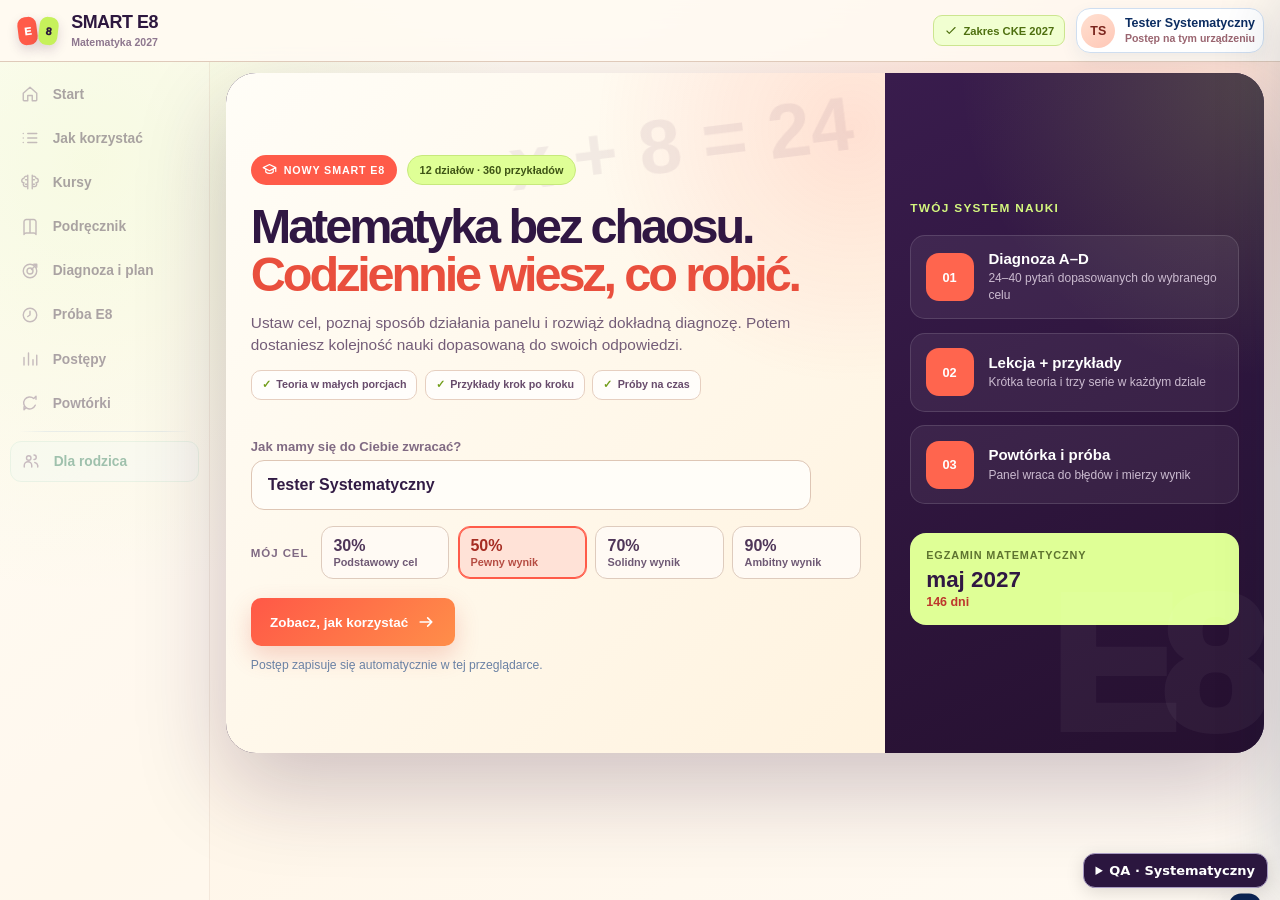
==== commit b69029d2: "Fix #68: hide exam answer maps before submission" ====
--- a/docs/student/index.html
+++ b/docs/student/index.html
@@ -112,7 +112,7 @@
   <script src="./e8-experience.js?v=2"></script>
   <script src="./e8-solution-examples.js?v=1"></script>
   <script src="./e8-solution-player.js?v=2"></script>
-  <script src="./sync.js?v=e8-20260930-layout-fix"></script>
+  <script src="./sync.js?v=e8-qa-20261026-issue68-v1"></script>
 
 </body>
 </html>
